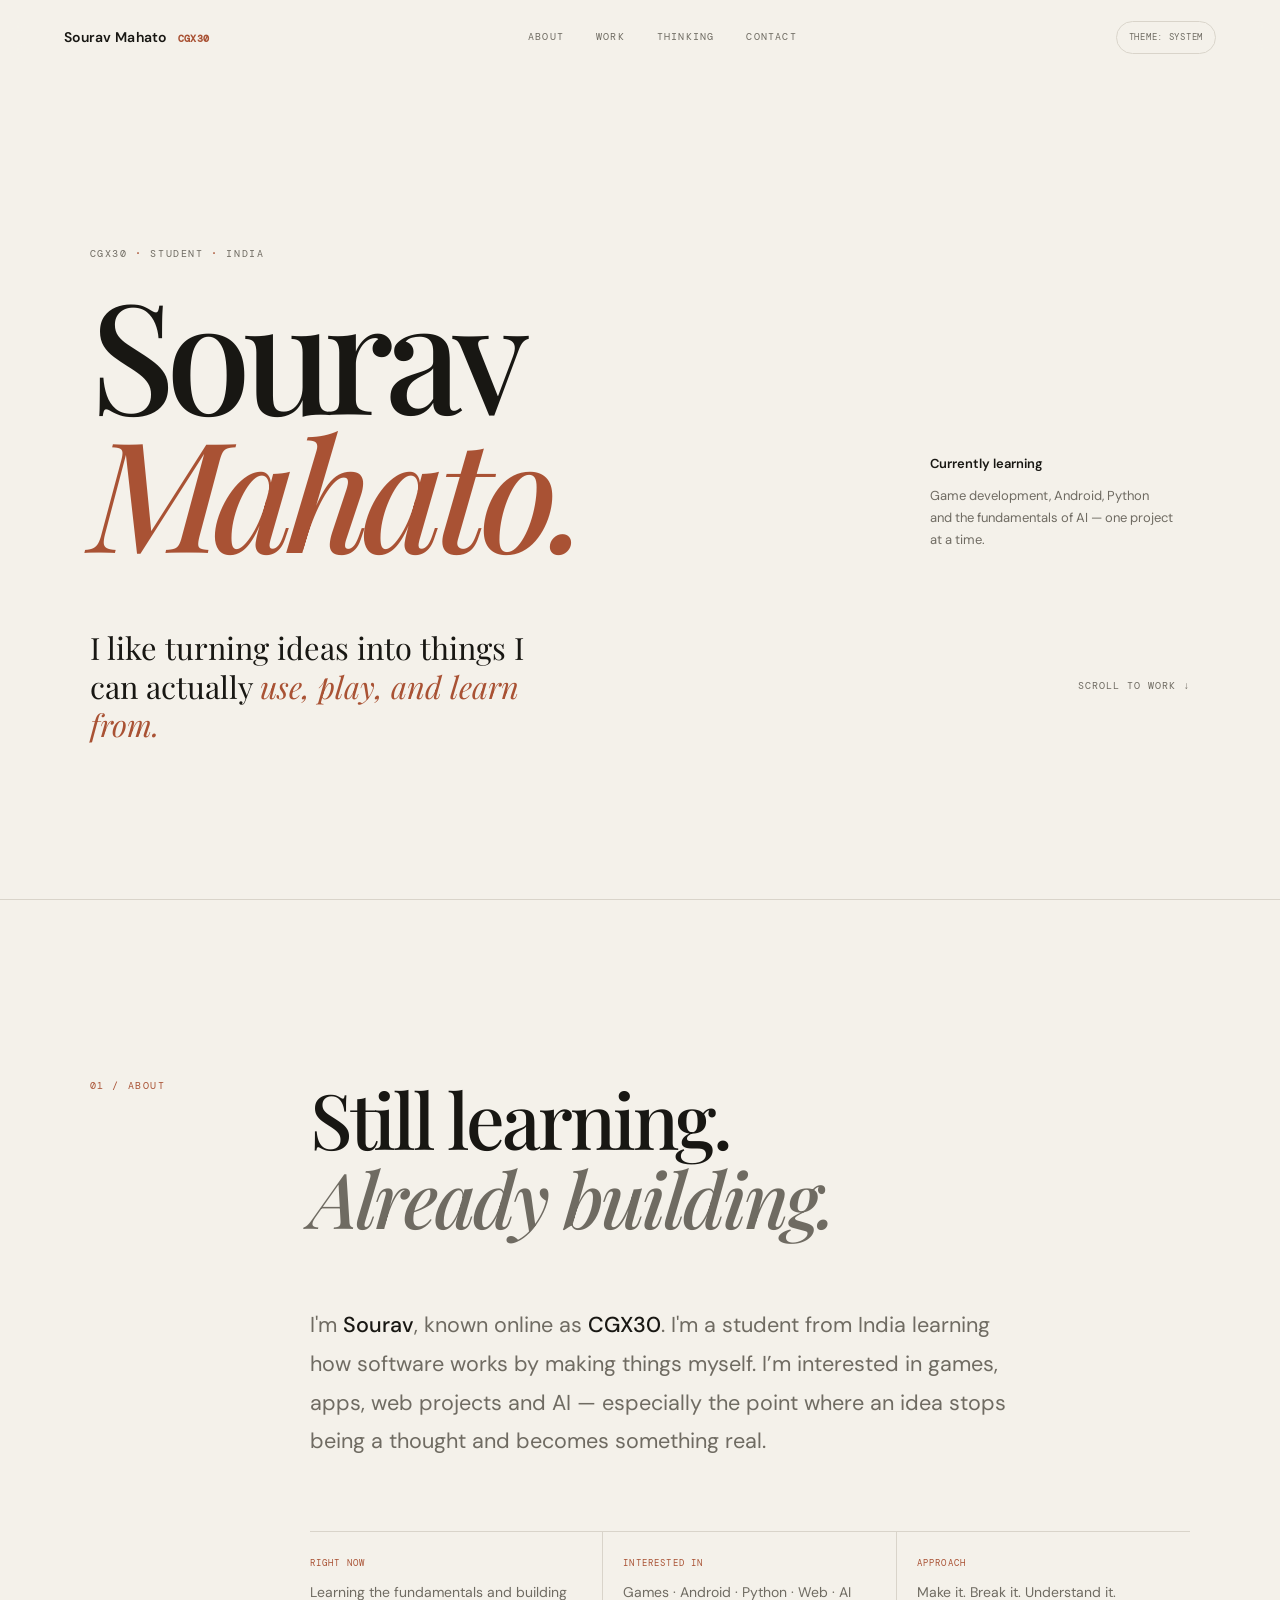
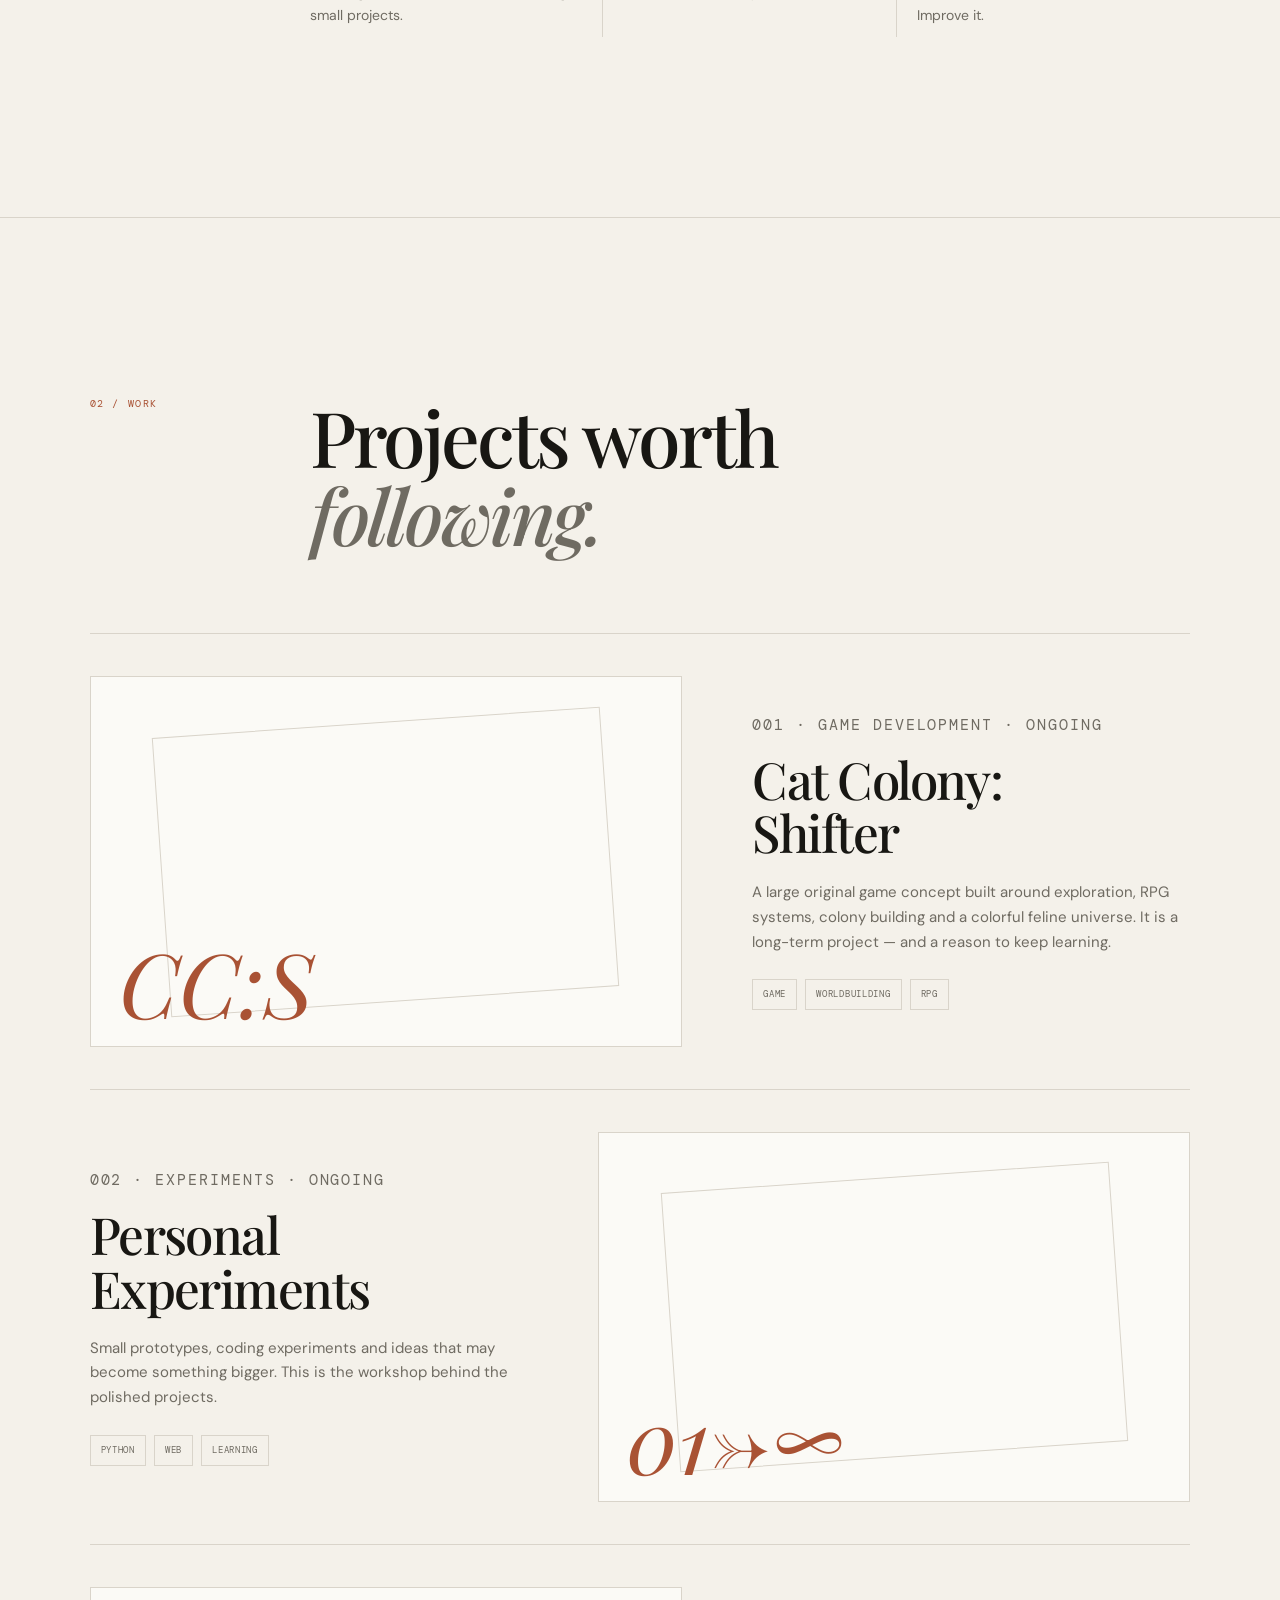
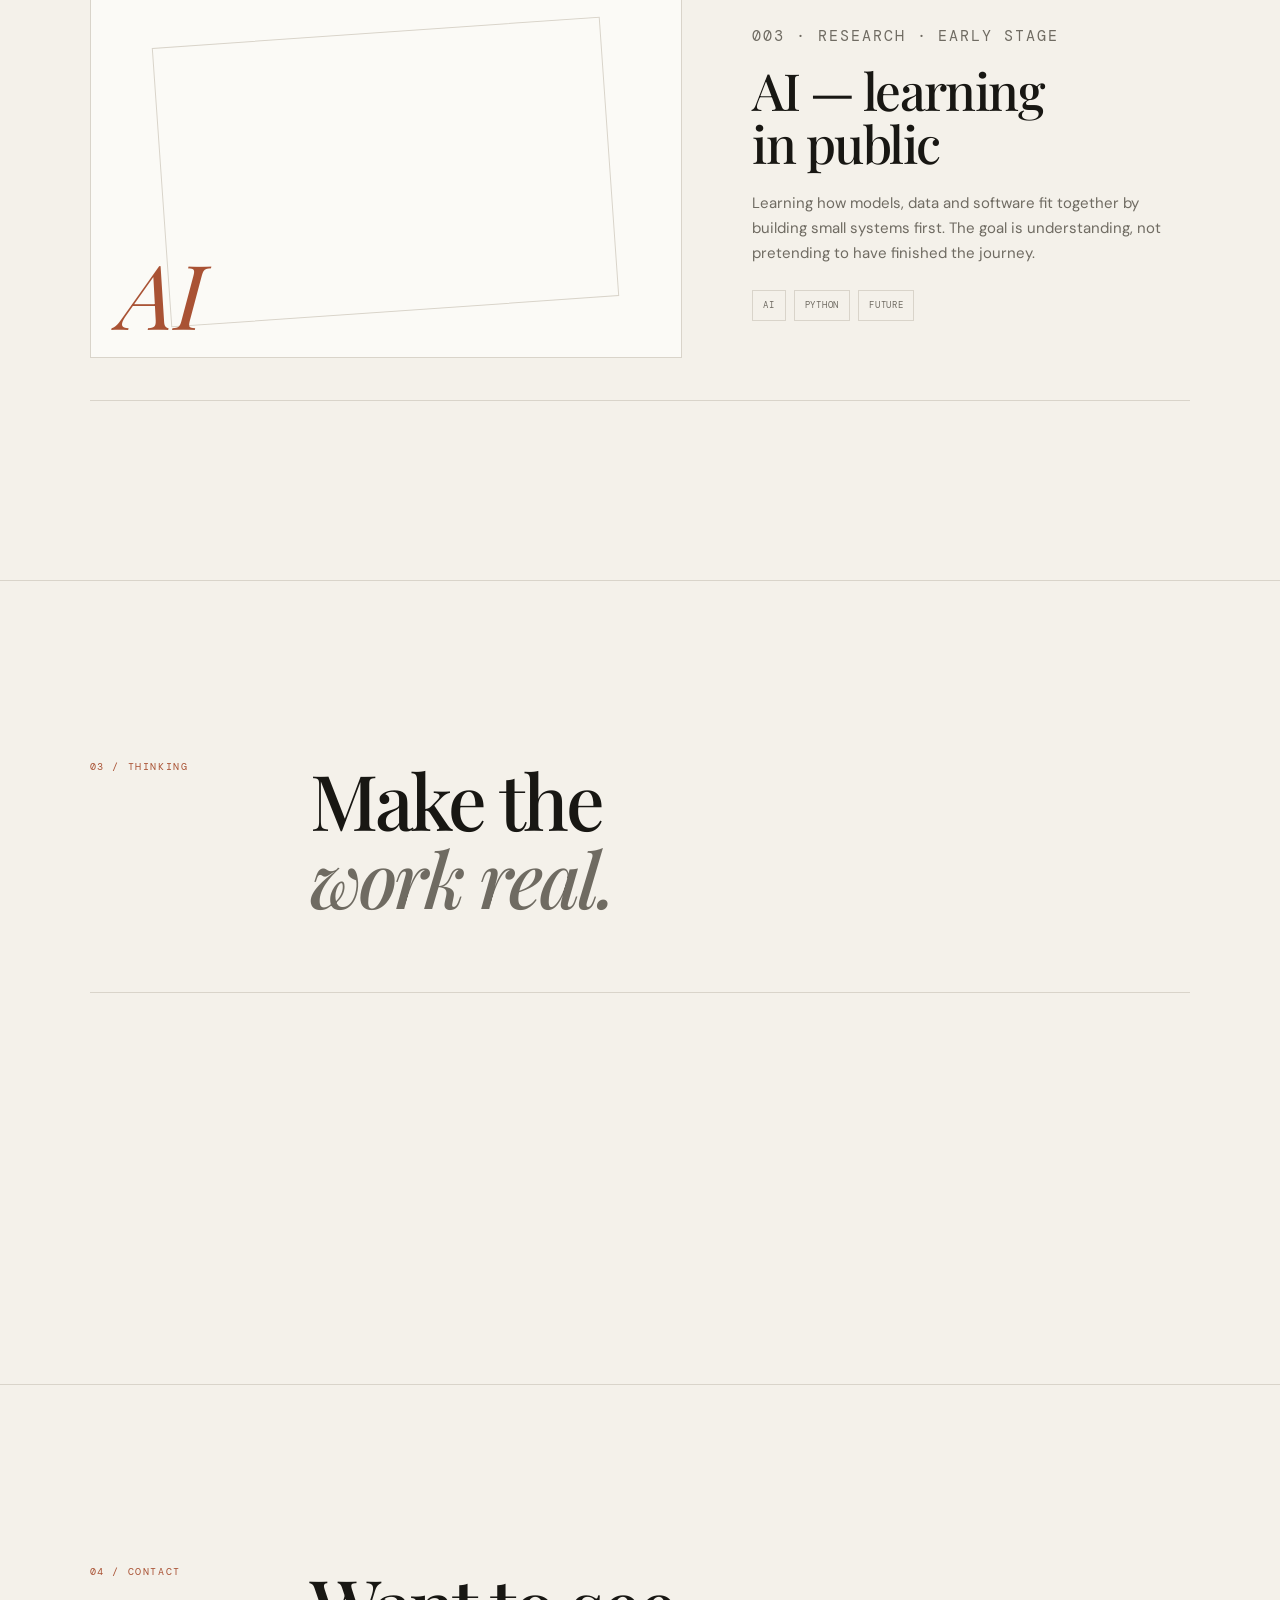
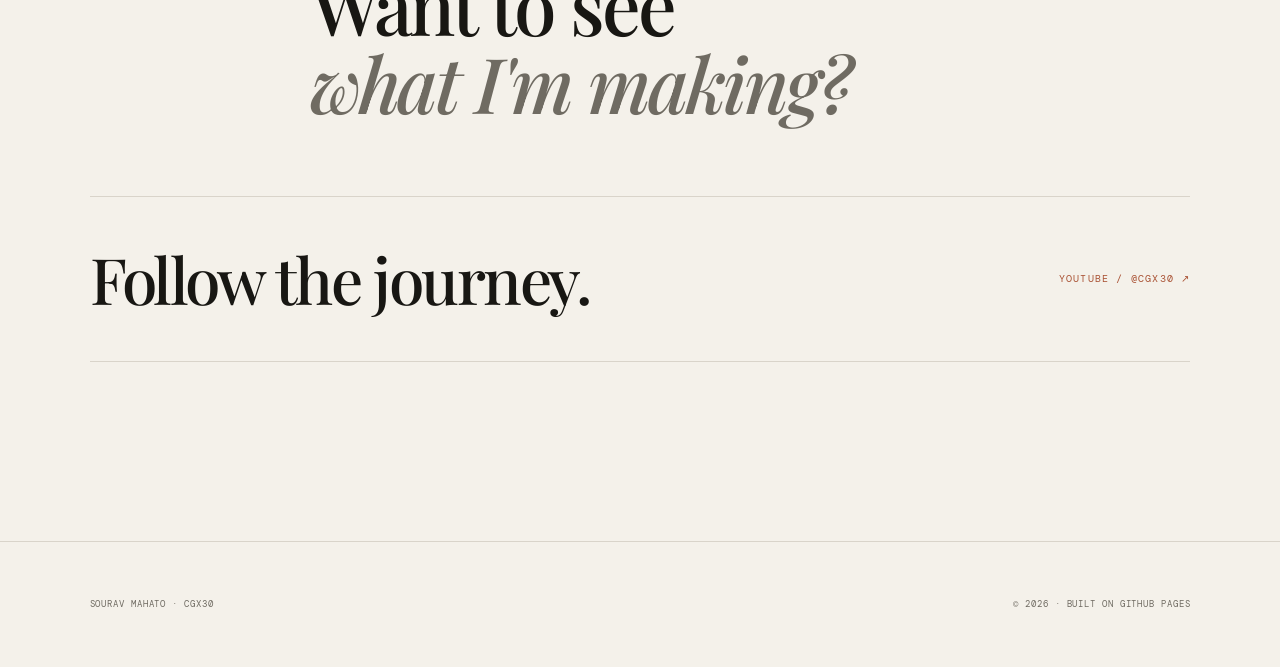
==== index.html @ 987eaf53 "Redesign portfolio with a premium editorial layout" ====
<!doctype html>
<html lang="en">
<head>
<meta charset="utf-8">
<meta name="viewport" content="width=device-width,initial-scale=1,viewport-fit=cover">
<title>Sourav Mahato — CGX30</title>
<meta name="description" content="Sourav Mahato — CGX30. Student from India building games, apps and experiments while learning software development and AI.">
<meta name="author" content="Sourav Mahato">
<meta name="robots" content="index,follow">
<link rel="canonical" href="https://souravmahato2011371.github.io/My_Portfolio/">
<meta property="og:type" content="website">
<meta property="og:title" content="Sourav Mahato — CGX30">
<meta property="og:description" content="Student from India building games, apps and experiments while learning software development and AI.">
<meta property="og:url" content="https://souravmahato2011371.github.io/My_Portfolio/">
<meta name="twitter:card" content="summary">
<meta name="twitter:title" content="Sourav Mahato — CGX30">
<meta name="twitter:description" content="Student from India building games, apps and experiments while learning software development and AI.">
<script type="application/ld+json">
{"@context":"https://schema.org","@type":"Person","name":"Sourav Mahato","alternateName":"CGX30","url":"https://souravmahato2011371.github.io/My_Portfolio/","nationality":"India","sameAs":["https://youtube.com/@cgx30"],"description":"Student from India learning software development, game development, Android and AI."}
</script>
<script>
(()=>{const p=localStorage.getItem("sm-theme")||"system";document.documentElement.dataset.pref=p;document.documentElement.dataset.theme=p==="system"?(matchMedia("(prefers-color-scheme:dark)").matches?"dark":"light"):p})()
</script>
<link rel="preconnect" href="https://fonts.googleapis.com">
<link rel="preconnect" href="https://fonts.gstatic.com" crossorigin>
<link href="https://fonts.googleapis.com/css2?family=DM+Mono:wght@400;500&family=DM+Sans:wght@400;500;600;700&family=Playfair+Display:ital,wght@0,500;0,600;1,500;1,600&display=swap" rel="stylesheet">
<style>
:root{--sans:"DM Sans",system-ui,sans-serif;--mono:"DM Mono",monospace;--serif:"Playfair Display",Georgia,serif;--ease:cubic-bezier(.22,1,.36,1)}
html[data-theme=dark]{--bg:#11110f;--surface:#181815;--ink:#f4f0e8;--muted:#aaa59b;--line:#34322d;--accent:#c96f4a;--accent-soft:rgba(201,111,74,.12);--header:rgba(17,17,15,.82);color-scheme:dark}
html[data-theme=light]{--bg:#f4f1ea;--surface:#fbfaf6;--ink:#181713;--muted:#6f6b62;--line:#d9d4ca;--accent:#a95234;--accent-soft:rgba(169,82,52,.09);--header:rgba(244,241,234,.86);color-scheme:light}
*{box-sizing:border-box;margin:0;padding:0}
html{scroll-behavior:smooth}
body{background:var(--bg);color:var(--ink);font-family:var(--sans);line-height:1.65;-webkit-font-smoothing:antialiased;overflow-x:hidden}
a{color:inherit;text-decoration:none}
::selection{background:var(--accent);color:#fff}
button{font:inherit}
:focus-visible{outline:2px solid var(--accent);outline-offset:4px}
.site-head{position:fixed;z-index:20;top:0;left:0;right:0;height:76px;display:flex;align-items:center;justify-content:space-between;padding:0 clamp(20px,5vw,72px);border-bottom:1px solid transparent;background:var(--header);backdrop-filter:blur(14px);-webkit-backdrop-filter:blur(14px)}
.wordmark{font-size:14px;font-weight:600;letter-spacing:.02em}
.wordmark span{font-family:var(--mono);font-size:10px;color:var(--accent);margin-left:8px}
.nav{display:flex;align-items:center;gap:clamp(16px,2.5vw,34px)}
.nav a{font-family:var(--mono);font-size:10px;text-transform:uppercase;letter-spacing:.12em;color:var(--muted);transition:color .25s}
.nav a:hover{color:var(--ink)}
#theme-btn{border:1px solid var(--line);background:transparent;color:var(--muted);border-radius:999px;padding:8px 12px;cursor:pointer;font-family:var(--mono);font-size:9px;letter-spacing:.08em;text-transform:uppercase;transition:.25s}
#theme-btn:hover{color:var(--ink);border-color:var(--accent)}
main{max-width:1440px;margin:auto}
.hero{min-height:100svh;padding:clamp(120px,18vh,180px) clamp(20px,7vw,100px) 70px;display:grid;grid-template-columns:minmax(0,1fr) 260px;align-content:center;gap:40px;border-bottom:1px solid var(--line)}
.kicker,.eyebrow{font-family:var(--mono);font-size:10px;line-height:1.4;letter-spacing:.16em;text-transform:uppercase;color:var(--muted)}
.kicker b{color:var(--accent);font-weight:500}
.hero h1{font-family:var(--serif);font-weight:500;font-size:clamp(4.4rem,12vw,11.5rem);line-height:.9;letter-spacing:-.055em;margin-top:22px}
.hero h1 em{font-weight:500;color:var(--accent)}
.hero-note{align-self:end;color:var(--muted);font-size:13px;line-height:1.7;max-width:27ch;padding-bottom:8px}
.hero-note strong{display:block;color:var(--ink);font-weight:600;margin-bottom:10px}
.hero-bottom{grid-column:1/-1;display:flex;align-items:center;justify-content:space-between;margin-top:30px}
.hero-statement{font-family:var(--serif);font-size:clamp(1.25rem,2.4vw,2.1rem);line-height:1.25;max-width:26ch}
.hero-statement em{color:var(--accent)}
.arrow{font-family:var(--mono);font-size:10px;letter-spacing:.1em;text-transform:uppercase;color:var(--muted)}
.section{padding:clamp(100px,14vw,190px) clamp(20px,7vw,100px);border-bottom:1px solid var(--line)}
.section-head{display:grid;grid-template-columns:180px minmax(0,1fr);gap:40px}
.eyebrow{color:var(--accent)}
.section h2{font-family:var(--serif);font-size:clamp(2.5rem,6vw,6rem);font-weight:500;line-height:1.02;letter-spacing:-.04em;max-width:12ch}
.section h2 em{color:var(--muted)}
.about-copy{margin:70px 0 0 220px;max-width:700px;font-size:clamp(1.05rem,1.7vw,1.35rem);color:var(--muted);line-height:1.8}
.about-copy b{color:var(--ink);font-weight:500}
.facts{margin:70px 0 0 220px;display:grid;grid-template-columns:repeat(3,1fr);border-top:1px solid var(--line)}
.fact{padding:24px 20px 10px 0;border-right:1px solid var(--line)}
.fact:not(:first-child){padding-left:20px}
.fact:last-child{border-right:0}
.fact small{display:block;font-family:var(--mono);font-size:9px;text-transform:uppercase;letter-spacing:.13em;color:var(--accent);margin-bottom:10px}
.fact p{font-size:14px;color:var(--muted)}
.projects{margin-top:80px}
.project{display:grid;grid-template-columns:minmax(0,1.15fr) minmax(280px,.85fr);min-height:390px;border-top:1px solid var(--line);padding:42px 0;gap:70px;align-items:center}
.project:last-child{border-bottom:1px solid var(--line)}
.project:nth-child(even){grid-template-columns:minmax(280px,.85fr) minmax(0,1.15fr)}
.project:nth-child(even) .project-art{order:2}
.project-art{aspect-ratio:16/10;background:var(--surface);border:1px solid var(--line);position:relative;overflow:hidden;display:flex;align-items:flex-end;padding:28px;transition:transform .5s var(--ease),border-color .3s}
.project:hover .project-art{transform:translateY(-5px);border-color:var(--accent)}
.project-art:before{content:"";position:absolute;inset:12%;border:1px solid var(--line);transform:rotate(-4deg);transition:transform .7s var(--ease)}
.project:hover .project-art:before{transform:rotate(0) scale(1.05)}
.project-mark{position:relative;font-family:var(--serif);font-size:clamp(3rem,7vw,7rem);line-height:.8;font-style:italic;color:var(--accent)}
.project-meta{font-family:var(--mono);font-size:9px;letter-spacing:.13em;text-transform:uppercase;color:var(--accent);margin-bottom:15px}
.project h3{font-family:var(--serif);font-size:clamp(2rem,4vw,4rem);font-weight:500;line-height:1.05;letter-spacing:-.03em;margin-bottom:20px}
.project p{max-width:45ch;color:var(--muted);font-size:15px}
.tags{display:flex;gap:8px;flex-wrap:wrap;margin-top:25px}
.tag{font-family:var(--mono);font-size:9px;letter-spacing:.08em;text-transform:uppercase;padding:7px 10px;border:1px solid var(--line);color:var(--muted)}
.thinking{margin-top:75px;display:grid;grid-template-columns:repeat(3,1fr);border-top:1px solid var(--line)}
.principle{padding:28px 30px 10px 0;border-right:1px solid var(--line)}
.principle:not(:first-child){padding-left:30px}
.principle:last-child{border-right:0}
.principle span{font-family:var(--mono);font-size:10px;color:var(--accent)}
.principle h3{font-family:var(--serif);font-size:1.7rem;font-weight:500;margin:45px 0 12px}
.principle p{color:var(--muted);font-size:14px;max-width:30ch}
.contact-box{margin-top:75px;padding:50px 0;border-top:1px solid var(--line);border-bottom:1px solid var(--line);display:flex;align-items:center;justify-content:space-between;gap:30px}
.contact-box h3{font-family:var(--serif);font-size:clamp(2rem,5vw,5rem);font-weight:500;letter-spacing:-.04em;line-height:1}
.contact-link{font-family:var(--mono);font-size:10px;text-transform:uppercase;letter-spacing:.12em;color:var(--accent);white-space:nowrap}
.footer{padding:55px clamp(20px,7vw,100px);display:flex;justify-content:space-between;gap:20px;color:var(--muted);font-family:var(--mono);font-size:9px;letter-spacing:.1em;text-transform:uppercase}
.reveal{opacity:0;transform:translateY(18px);transition:opacity .8s var(--ease),transform .8s var(--ease)}
.reveal.in{opacity:1;transform:none}
@media(max-width:800px){
.site-head{height:64px}.nav{display:none}
.hero{grid-template-columns:1fr;padding-top:120px}
.hero-note{align-self:auto}.hero-bottom{align-items:flex-start;flex-direction:column}
.section-head{grid-template-columns:1fr;gap:18px}.section h2{max-width:13ch}
.about-copy,.facts{margin-left:0}.about-copy{margin-top:45px}.facts{margin-top:50px}
.project,.project:nth-child(even){grid-template-columns:1fr;gap:30px}.project:nth-child(even) .project-art{order:0}
.thinking{grid-template-columns:1fr}.principle,.principle:not(:first-child){border-right:0;border-bottom:1px solid var(--line);padding:25px 0}
.principle:last-child{border-bottom:0}.principle h3{margin-top:25px}
.contact-box{align-items:flex-start;flex-direction:column}
}
@media(max-width:520px){.hero h1{font-size:clamp(4rem,21vw,7rem)}.facts{grid-template-columns:1fr}.fact,.fact:not(:first-child){border-right:0;border-bottom:1px solid var(--line);padding:20px 0}.fact:last-child{border-bottom:0}.section{padding-top:90px;padding-bottom:90px}}
@media(prefers-reduced-motion:reduce){html{scroll-behavior:auto}.reveal{opacity:1;transform:none;transition:none}.project-art{transition:none}}
</style>
</head>
<body>
<header class="site-head">
<a class="wordmark" href="#top">Sourav Mahato <span>CGX30</span></a>
<nav class="nav" aria-label="Primary"><a href="#about">About</a><a href="#work">Work</a><a href="#thinking">Thinking</a><a href="#contact">Contact</a></nav>
<button id="theme-btn" type="button" aria-label="Change theme">Theme: System</button>
</header>
<main id="top">
<section class="hero">
<div>
<p class="kicker">CGX30 <b>·</b> Student <b>·</b> India</p>
<h1>Sourav<br><em>Mahato.</em></h1>
</div>
<aside class="hero-note"><strong>Currently learning</strong>Game development, Android, Python and the fundamentals of AI — one project at a time.</aside>
<div class="hero-bottom">
<p class="hero-statement">I like turning ideas into things I can actually <em>use, play, and learn from.</em></p>
<a class="arrow" href="#work">Scroll to work ↓</a>
</div>
</section>

<section id="about" class="section">
<div class="section-head"><p class="eyebrow">01 / About</p><h2>Still learning.<br><em>Already building.</em></h2></div>
<p class="about-copy">I'm <b>Sourav</b>, known online as <b>CGX30</b>. I'm a student from India learning how software works by making things myself. I’m interested in games, apps, web projects and AI — especially the point where an idea stops being a thought and becomes something real.</p>
<div class="facts">
<div class="fact"><small>Right now</small><p>Learning the fundamentals and building small projects.</p></div>
<div class="fact"><small>Interested in</small><p>Games · Android · Python · Web · AI</p></div>
<div class="fact"><small>Approach</small><p>Make it. Break it. Understand it. Improve it.</p></div>
</div>
</section>

<section id="work" class="section">
<div class="section-head"><p class="eyebrow">02 / Work</p><h2>Projects worth<br><em>following.</em></h2></div>
<div class="projects">
<article class="project reveal">
<div class="project-art" aria-hidden="true"><span class="project-mark">CC:S</span></div>
<div><p class="project-meta">001 · Game development · Ongoing</p><h3>Cat Colony:<br>Shifter</h3><p>A large original game concept built around exploration, RPG systems, colony building and a colorful feline universe. It is a long-term project — and a reason to keep learning.</p><div class="tags"><span class="tag">Game</span><span class="tag">Worldbuilding</span><span class="tag">RPG</span></div></div>
</article>
<article class="project reveal">
<div class="project-art" aria-hidden="true"><span class="project-mark">01→∞</span></div>
<div><p class="project-meta">002 · Experiments · Ongoing</p><h3>Personal<br>Experiments</h3><p>Small prototypes, coding experiments and ideas that may become something bigger. This is the workshop behind the polished projects.</p><div class="tags"><span class="tag">Python</span><span class="tag">Web</span><span class="tag">Learning</span></div></div>
</article>
<article class="project reveal">
<div class="project-art" aria-hidden="true"><span class="project-mark">AI</span></div>
<div><p class="project-meta">003 · Research · Early stage</p><h3>AI — learning<br>in public</h3><p>Learning how models, data and software fit together by building small systems first. The goal is understanding, not pretending to have finished the journey.</p><div class="tags"><span class="tag">AI</span><span class="tag">Python</span><span class="tag">Future</span></div></div>
</article>
</div>
</section>

<section id="thinking" class="section">
<div class="section-head"><p class="eyebrow">03 / Thinking</p><h2>Make the<br><em>work real.</em></h2></div>
<div class="thinking">
<article class="principle reveal"><span>01</span><h3>Learn by making.</h3><p>Tutorials help. Building something that can actually fail teaches more.</p></article>
<article class="principle reveal"><span>02</span><h3>Keep the weird ideas.</h3><p>The unusual project is often the one that makes you learn a completely new skill.</p></article>
<article class="principle reveal"><span>03</span><h3>Improve in public.</h3><p>This portfolio is a snapshot of the journey, not a claim that the journey is finished.</p></article>
</div>
</section>

<section id="contact" class="section">
<div class="section-head"><p class="eyebrow">04 / Contact</p><h2>Want to see<br><em>what I'm making?</em></h2></div>
<div class="contact-box">
<h3>Follow the journey.</h3>
<a class="contact-link" href="https://youtube.com/@cgx30" target="_blank" rel="noopener noreferrer">YouTube / @cgx30 ↗</a>
</div>
</section>
</main>
<footer class="footer"><span>Sourav Mahato · CGX30</span><span>© 2026 · Built on GitHub Pages</span></footer>
<script>
"use strict";
const root=document.documentElement,themeBtn=document.getElementById("theme-btn"),mq=matchMedia("(prefers-color-scheme:dark)");
function theme(){const p=root.dataset.pref||"system",t=p==="system"?(mq.matches?"dark":"light"):p;root.dataset.theme=t;themeBtn.textContent="Theme: "+p[0].toUpperCase()+p.slice(1)}
themeBtn.addEventListener("click",()=>{const p=root.dataset.pref||"system",n={system:"light",light:"dark",dark:"system"}[p];root.dataset.pref=n;localStorage.setItem("sm-theme",n);theme()});
mq.addEventListener("change",()=>{if((root.dataset.pref||"system")==="system")theme()});theme();
const io=new IntersectionObserver(es=>es.forEach(e=>{if(e.isIntersecting){e.target.classList.add("in");io.unobserve(e.target)}}),{threshold:.12});
document.querySelectorAll(".reveal").forEach(e=>io.observe(e));
</script>
</body>
</html>
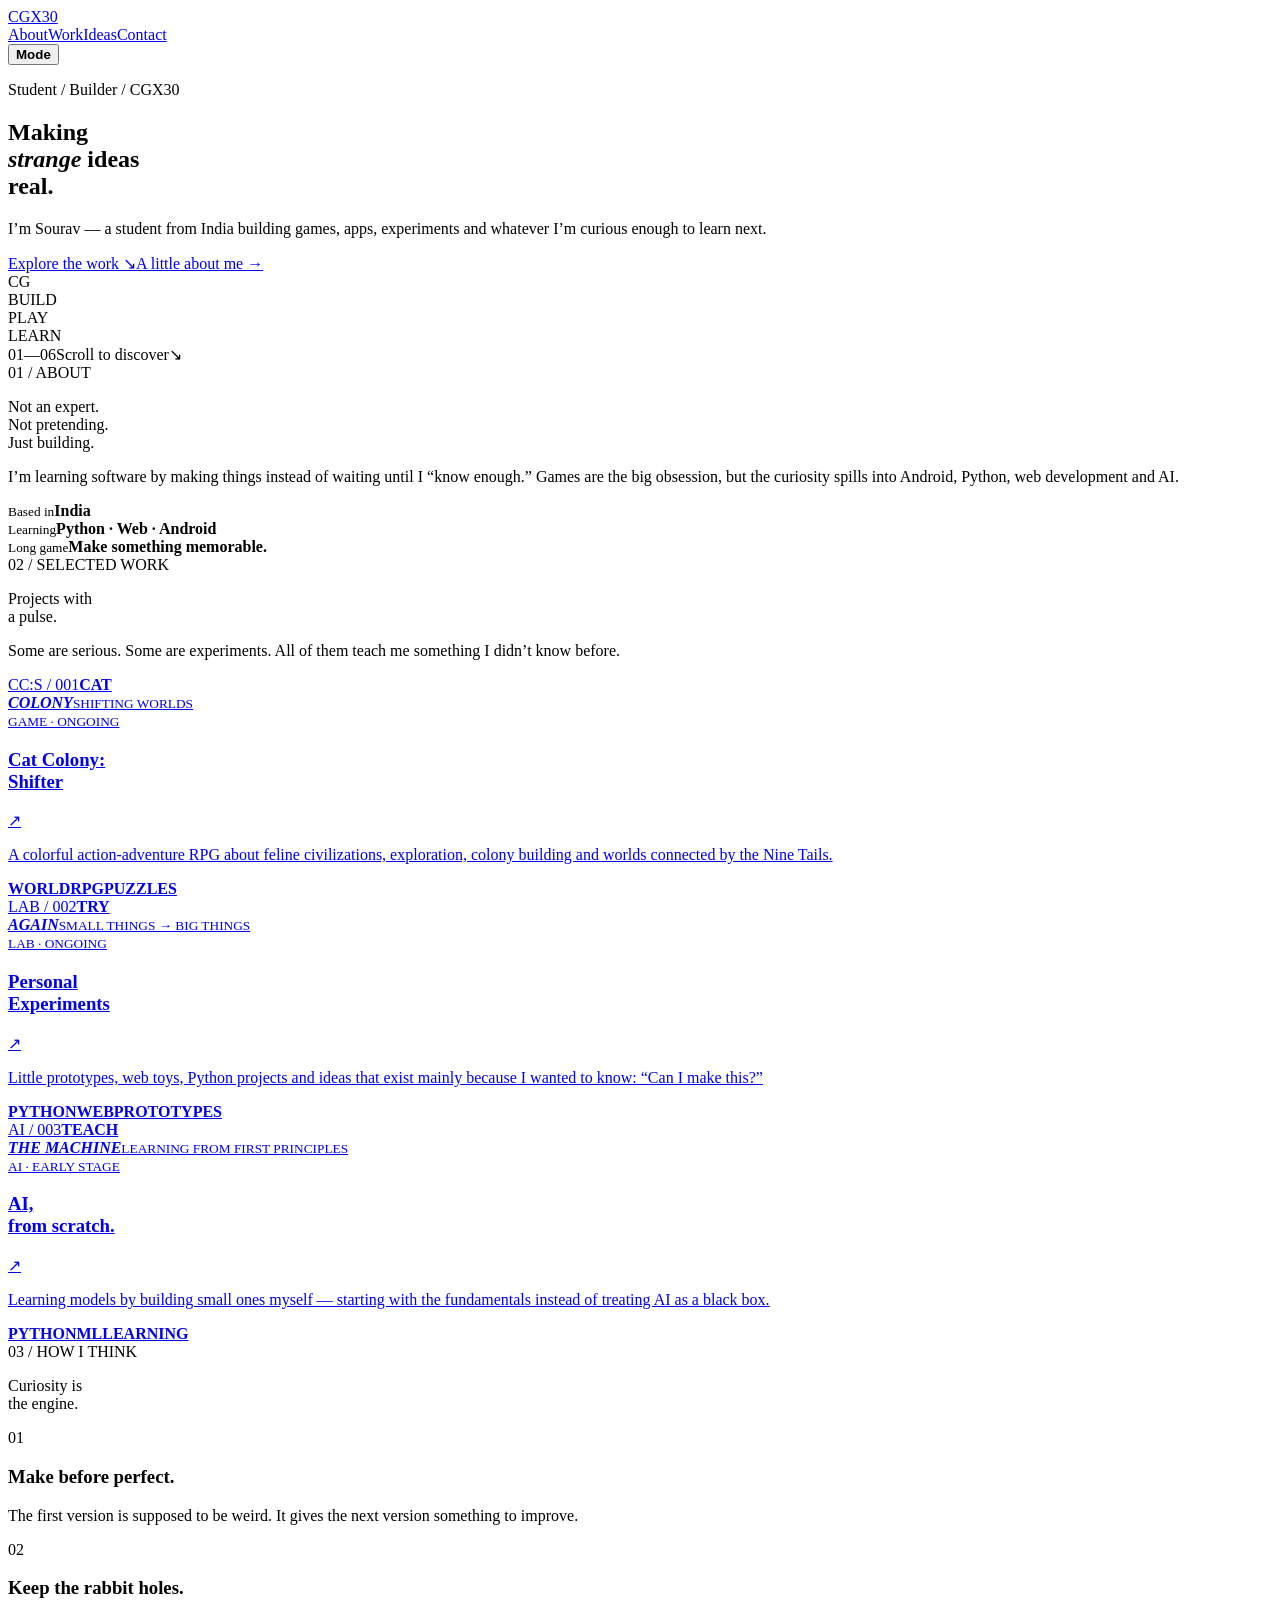
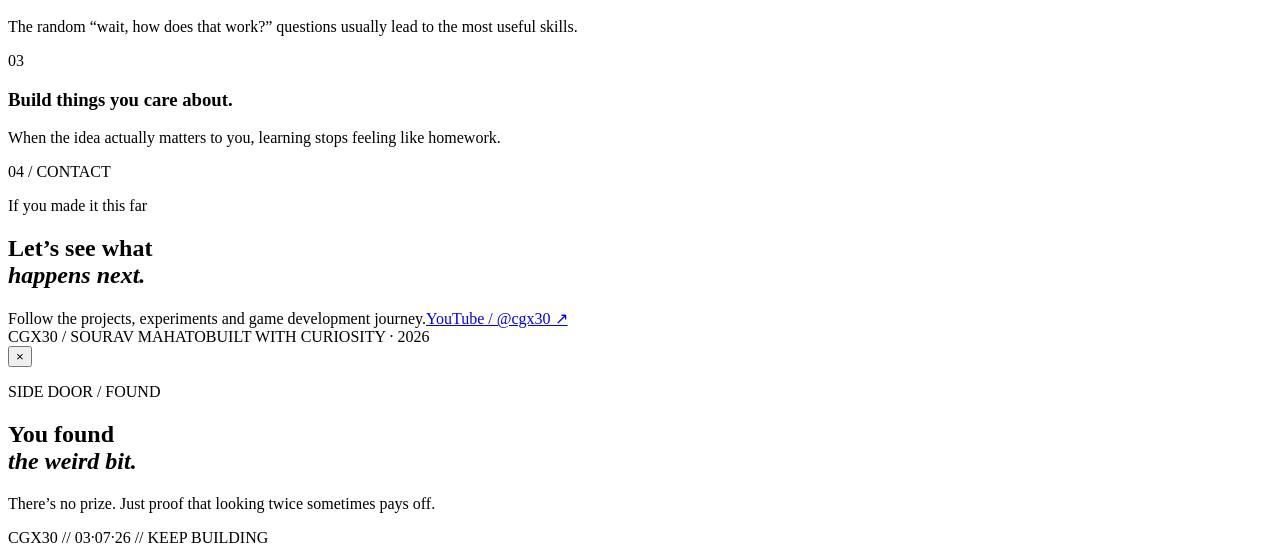
==== commit 6185e9a6: "Rebuild portfolio visual system and interactions" ====
--- a/index.html
+++ b/index.html
@@ -4,186 +4,124 @@
 <meta charset="utf-8">
 <meta name="viewport" content="width=device-width,initial-scale=1,viewport-fit=cover">
 <title>Sourav Mahato — CGX30</title>
-<meta name="description" content="Sourav Mahato — CGX30. Student from India building games, apps and experiments while learning software development and AI.">
+<meta name="description" content="Sourav Mahato — CGX30. A student building games, software and experiments from India.">
 <meta name="author" content="Sourav Mahato">
-<meta name="robots" content="index,follow">
+<meta name="theme-color" content="#090b10">
 <link rel="canonical" href="https://souravmahato2011371.github.io/My_Portfolio/">
 <meta property="og:type" content="website">
 <meta property="og:title" content="Sourav Mahato — CGX30">
-<meta property="og:description" content="Student from India building games, apps and experiments while learning software development and AI.">
+<meta property="og:description" content="Games, software and experiments by Sourav Mahato.">
 <meta property="og:url" content="https://souravmahato2011371.github.io/My_Portfolio/">
 <meta name="twitter:card" content="summary">
-<meta name="twitter:title" content="Sourav Mahato — CGX30">
-<meta name="twitter:description" content="Student from India building games, apps and experiments while learning software development and AI.">
-<script type="application/ld+json">
-{"@context":"https://schema.org","@type":"Person","name":"Sourav Mahato","alternateName":"CGX30","url":"https://souravmahato2011371.github.io/My_Portfolio/","nationality":"India","sameAs":["https://youtube.com/@cgx30"],"description":"Student from India learning software development, game development, Android and AI."}
-</script>
-<script>
-(()=>{const p=localStorage.getItem("sm-theme")||"system";document.documentElement.dataset.pref=p;document.documentElement.dataset.theme=p==="system"?(matchMedia("(prefers-color-scheme:dark)").matches?"dark":"light"):p})()
-</script>
+<link rel="icon" href="data:image/svg+xml,%3Csvg xmlns='http://www.w3.org/2000/svg' viewBox='0 0 100 100'%3E%3Crect width='100' height='100' rx='24' fill='%23090b10'/%3E%3Cpath d='M24 68 43 27l13 24 10-16 12 33' fill='none' stroke='%23d7ff4f' stroke-width='8' stroke-linecap='round' stroke-linejoin='round'/%3E%3C/svg%3E">
+<script type="application/ld+json">{"@context":"https://schema.org","@type":"Person","name":"Sourav Mahato","alternateName":"CGX30","url":"https://souravmahato2011371.github.io/My_Portfolio/","nationality":"India","sameAs":["https://youtube.com/@cgx30"]}</script>
 <link rel="preconnect" href="https://fonts.googleapis.com">
 <link rel="preconnect" href="https://fonts.gstatic.com" crossorigin>
-<link href="https://fonts.googleapis.com/css2?family=DM+Mono:wght@400;500&family=DM+Sans:wght@400;500;600;700&family=Playfair+Display:ital,wght@0,500;0,600;1,500;1,600&display=swap" rel="stylesheet">
-<style>
-:root{--sans:"DM Sans",system-ui,sans-serif;--mono:"DM Mono",monospace;--serif:"Playfair Display",Georgia,serif;--ease:cubic-bezier(.22,1,.36,1)}
-html[data-theme=dark]{--bg:#11110f;--surface:#181815;--ink:#f4f0e8;--muted:#aaa59b;--line:#34322d;--accent:#c96f4a;--accent-soft:rgba(201,111,74,.12);--header:rgba(17,17,15,.82);color-scheme:dark}
-html[data-theme=light]{--bg:#f4f1ea;--surface:#fbfaf6;--ink:#181713;--muted:#6f6b62;--line:#d9d4ca;--accent:#a95234;--accent-soft:rgba(169,82,52,.09);--header:rgba(244,241,234,.86);color-scheme:light}
-*{box-sizing:border-box;margin:0;padding:0}
-html{scroll-behavior:smooth}
-body{background:var(--bg);color:var(--ink);font-family:var(--sans);line-height:1.65;-webkit-font-smoothing:antialiased;overflow-x:hidden}
-a{color:inherit;text-decoration:none}
-::selection{background:var(--accent);color:#fff}
-button{font:inherit}
-:focus-visible{outline:2px solid var(--accent);outline-offset:4px}
-.site-head{position:fixed;z-index:20;top:0;left:0;right:0;height:76px;display:flex;align-items:center;justify-content:space-between;padding:0 clamp(20px,5vw,72px);border-bottom:1px solid transparent;background:var(--header);backdrop-filter:blur(14px);-webkit-backdrop-filter:blur(14px)}
-.wordmark{font-size:14px;font-weight:600;letter-spacing:.02em}
-.wordmark span{font-family:var(--mono);font-size:10px;color:var(--accent);margin-left:8px}
-.nav{display:flex;align-items:center;gap:clamp(16px,2.5vw,34px)}
-.nav a{font-family:var(--mono);font-size:10px;text-transform:uppercase;letter-spacing:.12em;color:var(--muted);transition:color .25s}
-.nav a:hover{color:var(--ink)}
-#theme-btn{border:1px solid var(--line);background:transparent;color:var(--muted);border-radius:999px;padding:8px 12px;cursor:pointer;font-family:var(--mono);font-size:9px;letter-spacing:.08em;text-transform:uppercase;transition:.25s}
-#theme-btn:hover{color:var(--ink);border-color:var(--accent)}
-main{max-width:1440px;margin:auto}
-.hero{min-height:100svh;padding:clamp(120px,18vh,180px) clamp(20px,7vw,100px) 70px;display:grid;grid-template-columns:minmax(0,1fr) 260px;align-content:center;gap:40px;border-bottom:1px solid var(--line)}
-.kicker,.eyebrow{font-family:var(--mono);font-size:10px;line-height:1.4;letter-spacing:.16em;text-transform:uppercase;color:var(--muted)}
-.kicker b{color:var(--accent);font-weight:500}
-.hero h1{font-family:var(--serif);font-weight:500;font-size:clamp(4.4rem,12vw,11.5rem);line-height:.9;letter-spacing:-.055em;margin-top:22px}
-.hero h1 em{font-weight:500;color:var(--accent)}
-.hero-note{align-self:end;color:var(--muted);font-size:13px;line-height:1.7;max-width:27ch;padding-bottom:8px}
-.hero-note strong{display:block;color:var(--ink);font-weight:600;margin-bottom:10px}
-.hero-bottom{grid-column:1/-1;display:flex;align-items:center;justify-content:space-between;margin-top:30px}
-.hero-statement{font-family:var(--serif);font-size:clamp(1.25rem,2.4vw,2.1rem);line-height:1.25;max-width:26ch}
-.hero-statement em{color:var(--accent)}
-.arrow{font-family:var(--mono);font-size:10px;letter-spacing:.1em;text-transform:uppercase;color:var(--muted)}
-.section{padding:clamp(100px,14vw,190px) clamp(20px,7vw,100px);border-bottom:1px solid var(--line)}
-.section-head{display:grid;grid-template-columns:180px minmax(0,1fr);gap:40px}
-.eyebrow{color:var(--accent)}
-.section h2{font-family:var(--serif);font-size:clamp(2.5rem,6vw,6rem);font-weight:500;line-height:1.02;letter-spacing:-.04em;max-width:12ch}
-.section h2 em{color:var(--muted)}
-.about-copy{margin:70px 0 0 220px;max-width:700px;font-size:clamp(1.05rem,1.7vw,1.35rem);color:var(--muted);line-height:1.8}
-.about-copy b{color:var(--ink);font-weight:500}
-.facts{margin:70px 0 0 220px;display:grid;grid-template-columns:repeat(3,1fr);border-top:1px solid var(--line)}
-.fact{padding:24px 20px 10px 0;border-right:1px solid var(--line)}
-.fact:not(:first-child){padding-left:20px}
-.fact:last-child{border-right:0}
-.fact small{display:block;font-family:var(--mono);font-size:9px;text-transform:uppercase;letter-spacing:.13em;color:var(--accent);margin-bottom:10px}
-.fact p{font-size:14px;color:var(--muted)}
-.projects{margin-top:80px}
-.project{display:grid;grid-template-columns:minmax(0,1.15fr) minmax(280px,.85fr);min-height:390px;border-top:1px solid var(--line);padding:42px 0;gap:70px;align-items:center}
-.project:last-child{border-bottom:1px solid var(--line)}
-.project:nth-child(even){grid-template-columns:minmax(280px,.85fr) minmax(0,1.15fr)}
-.project:nth-child(even) .project-art{order:2}
-.project-art{aspect-ratio:16/10;background:var(--surface);border:1px solid var(--line);position:relative;overflow:hidden;display:flex;align-items:flex-end;padding:28px;transition:transform .5s var(--ease),border-color .3s}
-.project:hover .project-art{transform:translateY(-5px);border-color:var(--accent)}
-.project-art:before{content:"";position:absolute;inset:12%;border:1px solid var(--line);transform:rotate(-4deg);transition:transform .7s var(--ease)}
-.project:hover .project-art:before{transform:rotate(0) scale(1.05)}
-.project-mark{position:relative;font-family:var(--serif);font-size:clamp(3rem,7vw,7rem);line-height:.8;font-style:italic;color:var(--accent)}
-.project-meta{font-family:var(--mono);font-size:9px;letter-spacing:.13em;text-transform:uppercase;color:var(--accent);margin-bottom:15px}
-.project h3{font-family:var(--serif);font-size:clamp(2rem,4vw,4rem);font-weight:500;line-height:1.05;letter-spacing:-.03em;margin-bottom:20px}
-.project p{max-width:45ch;color:var(--muted);font-size:15px}
-.tags{display:flex;gap:8px;flex-wrap:wrap;margin-top:25px}
-.tag{font-family:var(--mono);font-size:9px;letter-spacing:.08em;text-transform:uppercase;padding:7px 10px;border:1px solid var(--line);color:var(--muted)}
-.thinking{margin-top:75px;display:grid;grid-template-columns:repeat(3,1fr);border-top:1px solid var(--line)}
-.principle{padding:28px 30px 10px 0;border-right:1px solid var(--line)}
-.principle:not(:first-child){padding-left:30px}
-.principle:last-child{border-right:0}
-.principle span{font-family:var(--mono);font-size:10px;color:var(--accent)}
-.principle h3{font-family:var(--serif);font-size:1.7rem;font-weight:500;margin:45px 0 12px}
-.principle p{color:var(--muted);font-size:14px;max-width:30ch}
-.contact-box{margin-top:75px;padding:50px 0;border-top:1px solid var(--line);border-bottom:1px solid var(--line);display:flex;align-items:center;justify-content:space-between;gap:30px}
-.contact-box h3{font-family:var(--serif);font-size:clamp(2rem,5vw,5rem);font-weight:500;letter-spacing:-.04em;line-height:1}
-.contact-link{font-family:var(--mono);font-size:10px;text-transform:uppercase;letter-spacing:.12em;color:var(--accent);white-space:nowrap}
-.footer{padding:55px clamp(20px,7vw,100px);display:flex;justify-content:space-between;gap:20px;color:var(--muted);font-family:var(--mono);font-size:9px;letter-spacing:.1em;text-transform:uppercase}
-.reveal{opacity:0;transform:translateY(18px);transition:opacity .8s var(--ease),transform .8s var(--ease)}
-.reveal.in{opacity:1;transform:none}
-@media(max-width:800px){
-.site-head{height:64px}.nav{display:none}
-.hero{grid-template-columns:1fr;padding-top:120px}
-.hero-note{align-self:auto}.hero-bottom{align-items:flex-start;flex-direction:column}
-.section-head{grid-template-columns:1fr;gap:18px}.section h2{max-width:13ch}
-.about-copy,.facts{margin-left:0}.about-copy{margin-top:45px}.facts{margin-top:50px}
-.project,.project:nth-child(even){grid-template-columns:1fr;gap:30px}.project:nth-child(even) .project-art{order:0}
-.thinking{grid-template-columns:1fr}.principle,.principle:not(:first-child){border-right:0;border-bottom:1px solid var(--line);padding:25px 0}
-.principle:last-child{border-bottom:0}.principle h3{margin-top:25px}
-.contact-box{align-items:flex-start;flex-direction:column}
-}
-@media(max-width:520px){.hero h1{font-size:clamp(4rem,21vw,7rem)}.facts{grid-template-columns:1fr}.fact,.fact:not(:first-child){border-right:0;border-bottom:1px solid var(--line);padding:20px 0}.fact:last-child{border-bottom:0}.section{padding-top:90px;padding-bottom:90px}}
-@media(prefers-reduced-motion:reduce){html{scroll-behavior:auto}.reveal{opacity:1;transform:none;transition:none}.project-art{transition:none}}
-</style>
+<link href="https://fonts.googleapis.com/css2?family=DM+Mono:wght@400;500&family=Manrope:wght@400;500;600;700;800&family=Space+Grotesk:wght@500;600;700&display=swap" rel="stylesheet">
+<link rel="stylesheet" href="styles.css">
 </head>
 <body>
-<header class="site-head">
-<a class="wordmark" href="#top">Sourav Mahato <span>CGX30</span></a>
-<nav class="nav" aria-label="Primary"><a href="#about">About</a><a href="#work">Work</a><a href="#thinking">Thinking</a><a href="#contact">Contact</a></nav>
-<button id="theme-btn" type="button" aria-label="Change theme">Theme: System</button>
+<div class="noise" aria-hidden="true"></div>
+<div class="spotlight" aria-hidden="true"></div>
+<div class="progress" aria-hidden="true"><i></i></div>
+
+<header class="topbar">
+  <a class="brand secret-trigger" href="#top" aria-label="Sourav Mahato home">
+    <span class="brand-mark"><i></i><i></i><i></i></span><span>CGX30</span>
+  </a>
+  <nav aria-label="Primary navigation">
+    <a href="#about">About</a><a href="#work">Work</a><a href="#ideas">Ideas</a><a href="#contact">Contact</a>
+  </nav>
+  <button class="theme" id="theme" type="button" aria-label="Toggle color theme"><span></span><b>Mode</b></button>
 </header>
+
 <main id="top">
 <section class="hero">
-<div>
-<p class="kicker">CGX30 <b>·</b> Student <b>·</b> India</p>
-<h1>Sourav<br><em>Mahato.</em></h1>
-</div>
-<aside class="hero-note"><strong>Currently learning</strong>Game development, Android, Python and the fundamentals of AI — one project at a time.</aside>
-<div class="hero-bottom">
-<p class="hero-statement">I like turning ideas into things I can actually <em>use, play, and learn from.</em></p>
-<a class="arrow" href="#work">Scroll to work ↓</a>
-</div>
+  <div class="hero-grid" aria-hidden="true"></div>
+  <div class="hero-copy">
+    <p class="eyebrow"><span class="pulse"></span> Student / Builder / CGX30</p>
+    <h1><span>Making</span><br><em>strange</em> <span>ideas</span><br><span>real.</span></h1>
+    <p class="lede">I’m Sourav — a student from India building games, apps, experiments and whatever I’m curious enough to learn next.</p>
+    <div class="hero-actions"><a class="btn primary magnetic" href="#work">Explore the work <span>↘</span></a><a class="text-link" href="#about">A little about me <span>→</span></a></div>
+  </div>
+  <div class="hero-orbit" aria-hidden="true">
+    <div class="orbit o1"></div><div class="orbit o2"></div><div class="orbit o3"></div>
+    <div class="core"><span>CG</span></div>
+    <div class="orbit-label l1">BUILD</div><div class="orbit-label l2">PLAY</div><div class="orbit-label l3">LEARN</div>
+  </div>
+  <div class="hero-meta"><span>01—06</span><span>Scroll to discover</span><span>↘</span></div>
 </section>
 
-<section id="about" class="section">
-<div class="section-head"><p class="eyebrow">01 / About</p><h2>Still learning.<br><em>Already building.</em></h2></div>
-<p class="about-copy">I'm <b>Sourav</b>, known online as <b>CGX30</b>. I'm a student from India learning how software works by making things myself. I’m interested in games, apps, web projects and AI — especially the point where an idea stops being a thought and becomes something real.</p>
-<div class="facts">
-<div class="fact"><small>Right now</small><p>Learning the fundamentals and building small projects.</p></div>
-<div class="fact"><small>Interested in</small><p>Games · Android · Python · Web · AI</p></div>
-<div class="fact"><small>Approach</small><p>Make it. Break it. Understand it. Improve it.</p></div>
-</div>
+<section id="about" class="section about">
+  <div class="section-label">01 / ABOUT</div>
+  <div class="section-content">
+    <p class="display reveal">Not an expert.<br><span>Not pretending.</span><br>Just building.</p>
+    <div class="split">
+      <p class="body-copy reveal">I’m learning software by making things instead of waiting until I “know enough.” Games are the big obsession, but the curiosity spills into Android, Python, web development and AI.</p>
+      <div class="stats reveal">
+        <div><small>Based in</small><strong>India</strong></div>
+        <div><small>Learning</small><strong>Python · Web · Android</strong></div>
+        <div><small>Long game</small><strong>Make something memorable.</strong></div>
+      </div>
+    </div>
+  </div>
 </section>
 
-<section id="work" class="section">
-<div class="section-head"><p class="eyebrow">02 / Work</p><h2>Projects worth<br><em>following.</em></h2></div>
-<div class="projects">
-<article class="project reveal">
-<div class="project-art" aria-hidden="true"><span class="project-mark">CC:S</span></div>
-<div><p class="project-meta">001 · Game development · Ongoing</p><h3>Cat Colony:<br>Shifter</h3><p>A large original game concept built around exploration, RPG systems, colony building and a colorful feline universe. It is a long-term project — and a reason to keep learning.</p><div class="tags"><span class="tag">Game</span><span class="tag">Worldbuilding</span><span class="tag">RPG</span></div></div>
-</article>
-<article class="project reveal">
-<div class="project-art" aria-hidden="true"><span class="project-mark">01→∞</span></div>
-<div><p class="project-meta">002 · Experiments · Ongoing</p><h3>Personal<br>Experiments</h3><p>Small prototypes, coding experiments and ideas that may become something bigger. This is the workshop behind the polished projects.</p><div class="tags"><span class="tag">Python</span><span class="tag">Web</span><span class="tag">Learning</span></div></div>
-</article>
-<article class="project reveal">
-<div class="project-art" aria-hidden="true"><span class="project-mark">AI</span></div>
-<div><p class="project-meta">003 · Research · Early stage</p><h3>AI — learning<br>in public</h3><p>Learning how models, data and software fit together by building small systems first. The goal is understanding, not pretending to have finished the journey.</p><div class="tags"><span class="tag">AI</span><span class="tag">Python</span><span class="tag">Future</span></div></div>
-</article>
-</div>
+<section id="work" class="section work">
+  <div class="section-label">02 / SELECTED WORK</div>
+  <div class="section-content">
+    <div class="work-intro"><p class="display reveal">Projects with<br><span>a pulse.</span></p><p class="body-copy reveal">Some are serious. Some are experiments. All of them teach me something I didn’t know before.</p></div>
+    <div class="project-list">
+      <a class="project-card magnetic-card reveal" href="#cat-colony">
+        <div class="project-visual cat"><div class="scan"></div><span class="visual-code">CC:S / 001</span><strong>CAT<br><i>COLONY</i></strong><small>SHIFTING WORLDS</small></div>
+        <div class="project-info"><div><small>GAME · ONGOING</small><h3>Cat Colony:<br>Shifter</h3></div><span class="round-arrow">↗</span><p>A colorful action-adventure RPG about feline civilizations, exploration, colony building and worlds connected by the Nine Tails.</p><div class="tags"><b>WORLD</b><b>RPG</b><b>PUZZLES</b></div></div>
+      </a>
+      <a class="project-card magnetic-card reveal" href="#experiments">
+        <div class="project-visual lab"><div class="gridlines"></div><span class="visual-code">LAB / 002</span><strong>TRY<br><i>AGAIN</i></strong><small>SMALL THINGS → BIG THINGS</small></div>
+        <div class="project-info"><div><small>LAB · ONGOING</small><h3>Personal<br>Experiments</h3></div><span class="round-arrow">↗</span><p>Little prototypes, web toys, Python projects and ideas that exist mainly because I wanted to know: “Can I make this?”</p><div class="tags"><b>PYTHON</b><b>WEB</b><b>PROTOTYPES</b></div></div>
+      </a>
+      <a class="project-card magnetic-card reveal" href="#ai">
+        <div class="project-visual ai"><div class="neural"></div><span class="visual-code">AI / 003</span><strong>TEACH<br><i>THE MACHINE</i></strong><small>LEARNING FROM FIRST PRINCIPLES</small></div>
+        <div class="project-info"><div><small>AI · EARLY STAGE</small><h3>AI,<br>from scratch.</h3></div><span class="round-arrow">↗</span><p>Learning models by building small ones myself — starting with the fundamentals instead of treating AI as a black box.</p><div class="tags"><b>PYTHON</b><b>ML</b><b>LEARNING</b></div></div>
+      </a>
+    </div>
+  </div>
 </section>
 
-<section id="thinking" class="section">
-<div class="section-head"><p class="eyebrow">03 / Thinking</p><h2>Make the<br><em>work real.</em></h2></div>
-<div class="thinking">
-<article class="principle reveal"><span>01</span><h3>Learn by making.</h3><p>Tutorials help. Building something that can actually fail teaches more.</p></article>
-<article class="principle reveal"><span>02</span><h3>Keep the weird ideas.</h3><p>The unusual project is often the one that makes you learn a completely new skill.</p></article>
-<article class="principle reveal"><span>03</span><h3>Improve in public.</h3><p>This portfolio is a snapshot of the journey, not a claim that the journey is finished.</p></article>
-</div>
+<section id="ideas" class="section ideas">
+  <div class="section-label">03 / HOW I THINK</div>
+  <div class="section-content">
+    <p class="display reveal">Curiosity is<br><span>the engine.</span></p>
+    <div class="idea-grid">
+      <article class="idea reveal"><span>01</span><h3>Make before perfect.</h3><p>The first version is supposed to be weird. It gives the next version something to improve.</p></article>
+      <article class="idea reveal"><span>02</span><h3>Keep the rabbit holes.</h3><p>The random “wait, how does that work?” questions usually lead to the most useful skills.</p></article>
+      <article class="idea reveal"><span>03</span><h3>Build things you care about.</h3><p>When the idea actually matters to you, learning stops feeling like homework.</p></article>
+    </div>
+  </div>
 </section>
 
-<section id="contact" class="section">
-<div class="section-head"><p class="eyebrow">04 / Contact</p><h2>Want to see<br><em>what I'm making?</em></h2></div>
-<div class="contact-box">
-<h3>Follow the journey.</h3>
-<a class="contact-link" href="https://youtube.com/@cgx30" target="_blank" rel="noopener noreferrer">YouTube / @cgx30 ↗</a>
-</div>
+<section id="contact" class="section contact">
+  <div class="section-label">04 / CONTACT</div>
+  <div class="section-content">
+    <p class="eyebrow reveal">If you made it this far</p>
+    <h2 class="contact-title reveal">Let’s see what<br><em>happens next.</em></h2>
+    <div class="contact-row reveal"><span>Follow the projects, experiments and game development journey.</span><a class="btn primary magnetic" href="https://youtube.com/@cgx30" target="_blank" rel="noopener noreferrer">YouTube / @cgx30 ↗</a></div>
+  </div>
 </section>
 </main>
-<footer class="footer"><span>Sourav Mahato · CGX30</span><span>© 2026 · Built on GitHub Pages</span></footer>
-<script>
-"use strict";
-const root=document.documentElement,themeBtn=document.getElementById("theme-btn"),mq=matchMedia("(prefers-color-scheme:dark)");
-function theme(){const p=root.dataset.pref||"system",t=p==="system"?(mq.matches?"dark":"light"):p;root.dataset.theme=t;themeBtn.textContent="Theme: "+p[0].toUpperCase()+p.slice(1)}
-themeBtn.addEventListener("click",()=>{const p=root.dataset.pref||"system",n={system:"light",light:"dark",dark:"system"}[p];root.dataset.pref=n;localStorage.setItem("sm-theme",n);theme()});
-mq.addEventListener("change",()=>{if((root.dataset.pref||"system")==="system")theme()});theme();
-const io=new IntersectionObserver(es=>es.forEach(e=>{if(e.isIntersecting){e.target.classList.add("in");io.unobserve(e.target)}}),{threshold:.12});
-document.querySelectorAll(".reveal").forEach(e=>io.observe(e));
-</script>
+
+<footer><span>CGX30 / SOURAV MAHATO</span><span>BUILT WITH CURIOSITY · 2026</span></footer>
+
+<div class="secret" id="secret" aria-hidden="true">
+  <button class="secret-close" id="secretClose" aria-label="Close secret">×</button>
+  <div class="secret-stars"></div>
+  <div class="secret-panel">
+    <p class="eyebrow">SIDE DOOR / FOUND</p>
+    <h2>You found<br><em>the weird bit.</em></h2>
+    <p>There’s no prize. Just proof that looking twice sometimes pays off.</p>
+    <span class="secret-code">CGX30 // 03·07·26 // KEEP BUILDING</span>
+  </div>
+</div>
+<script src="script.js"></script>
 </body>
 </html>
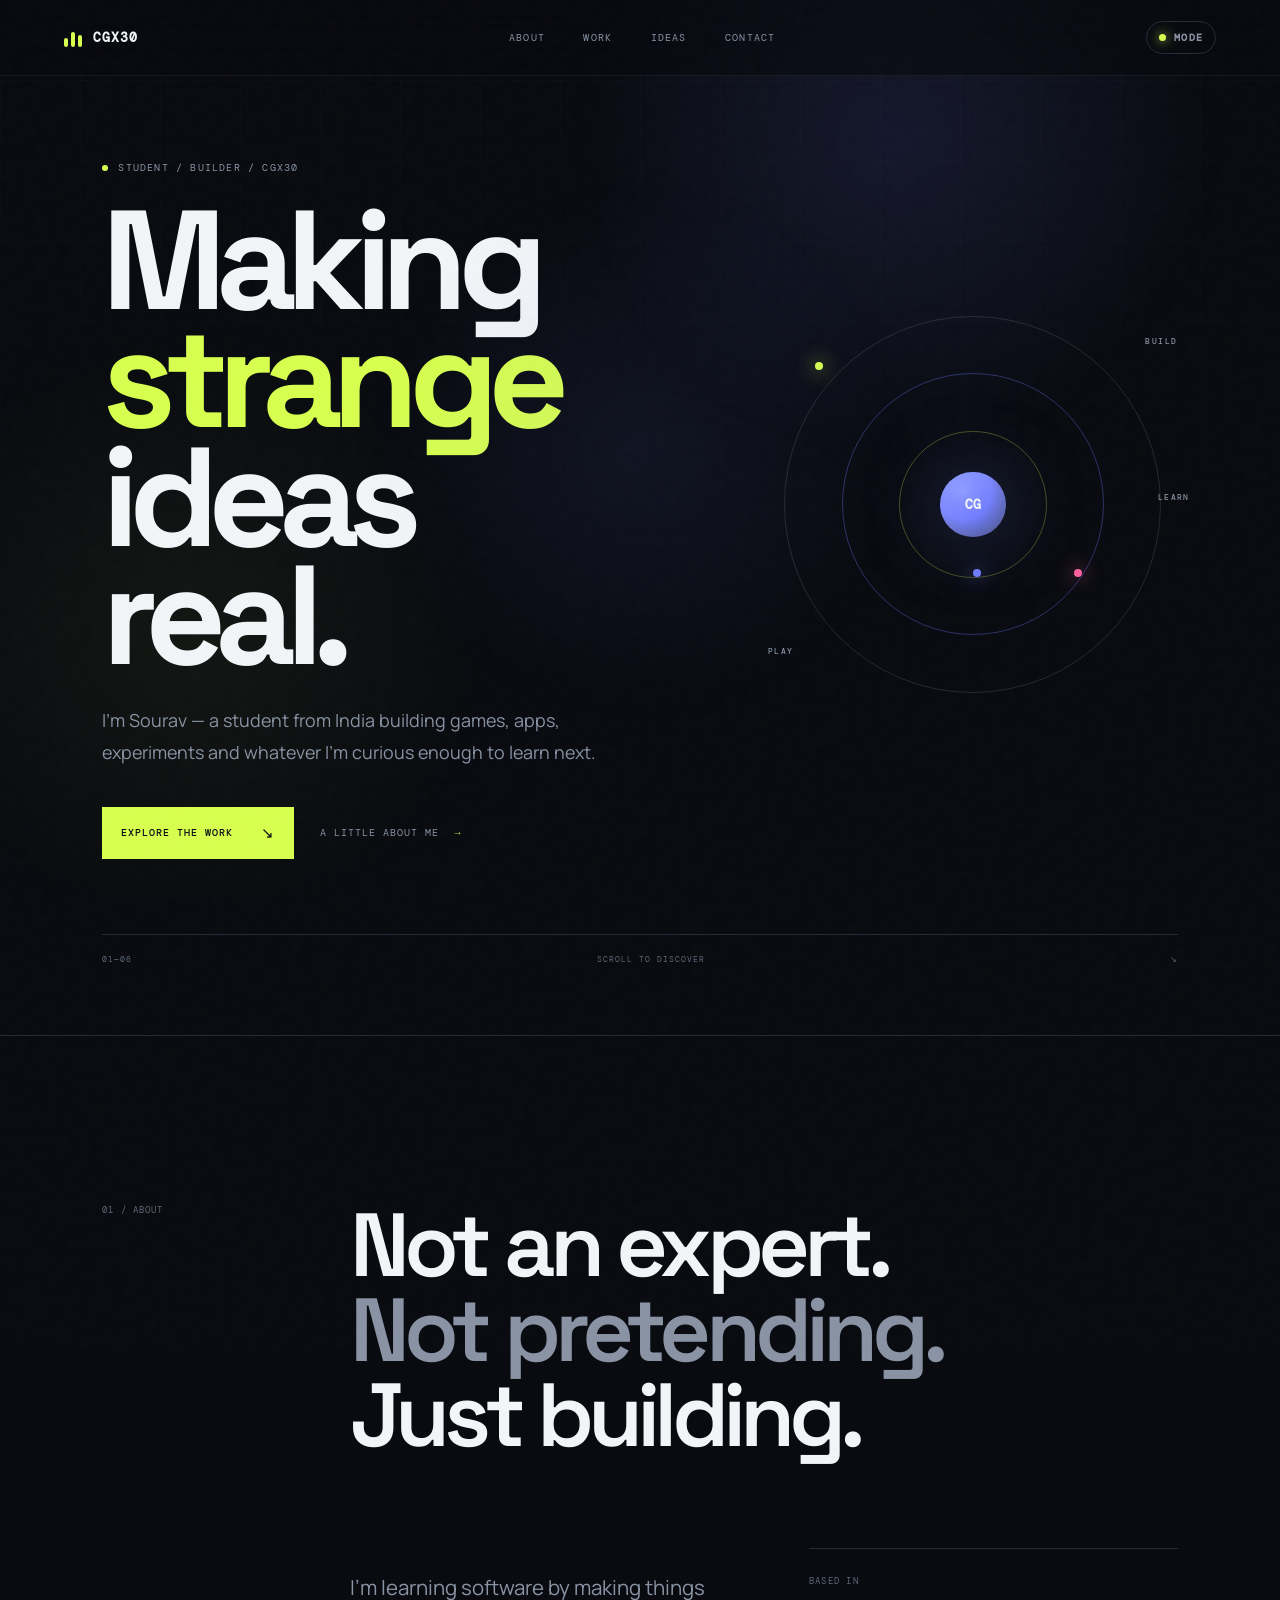
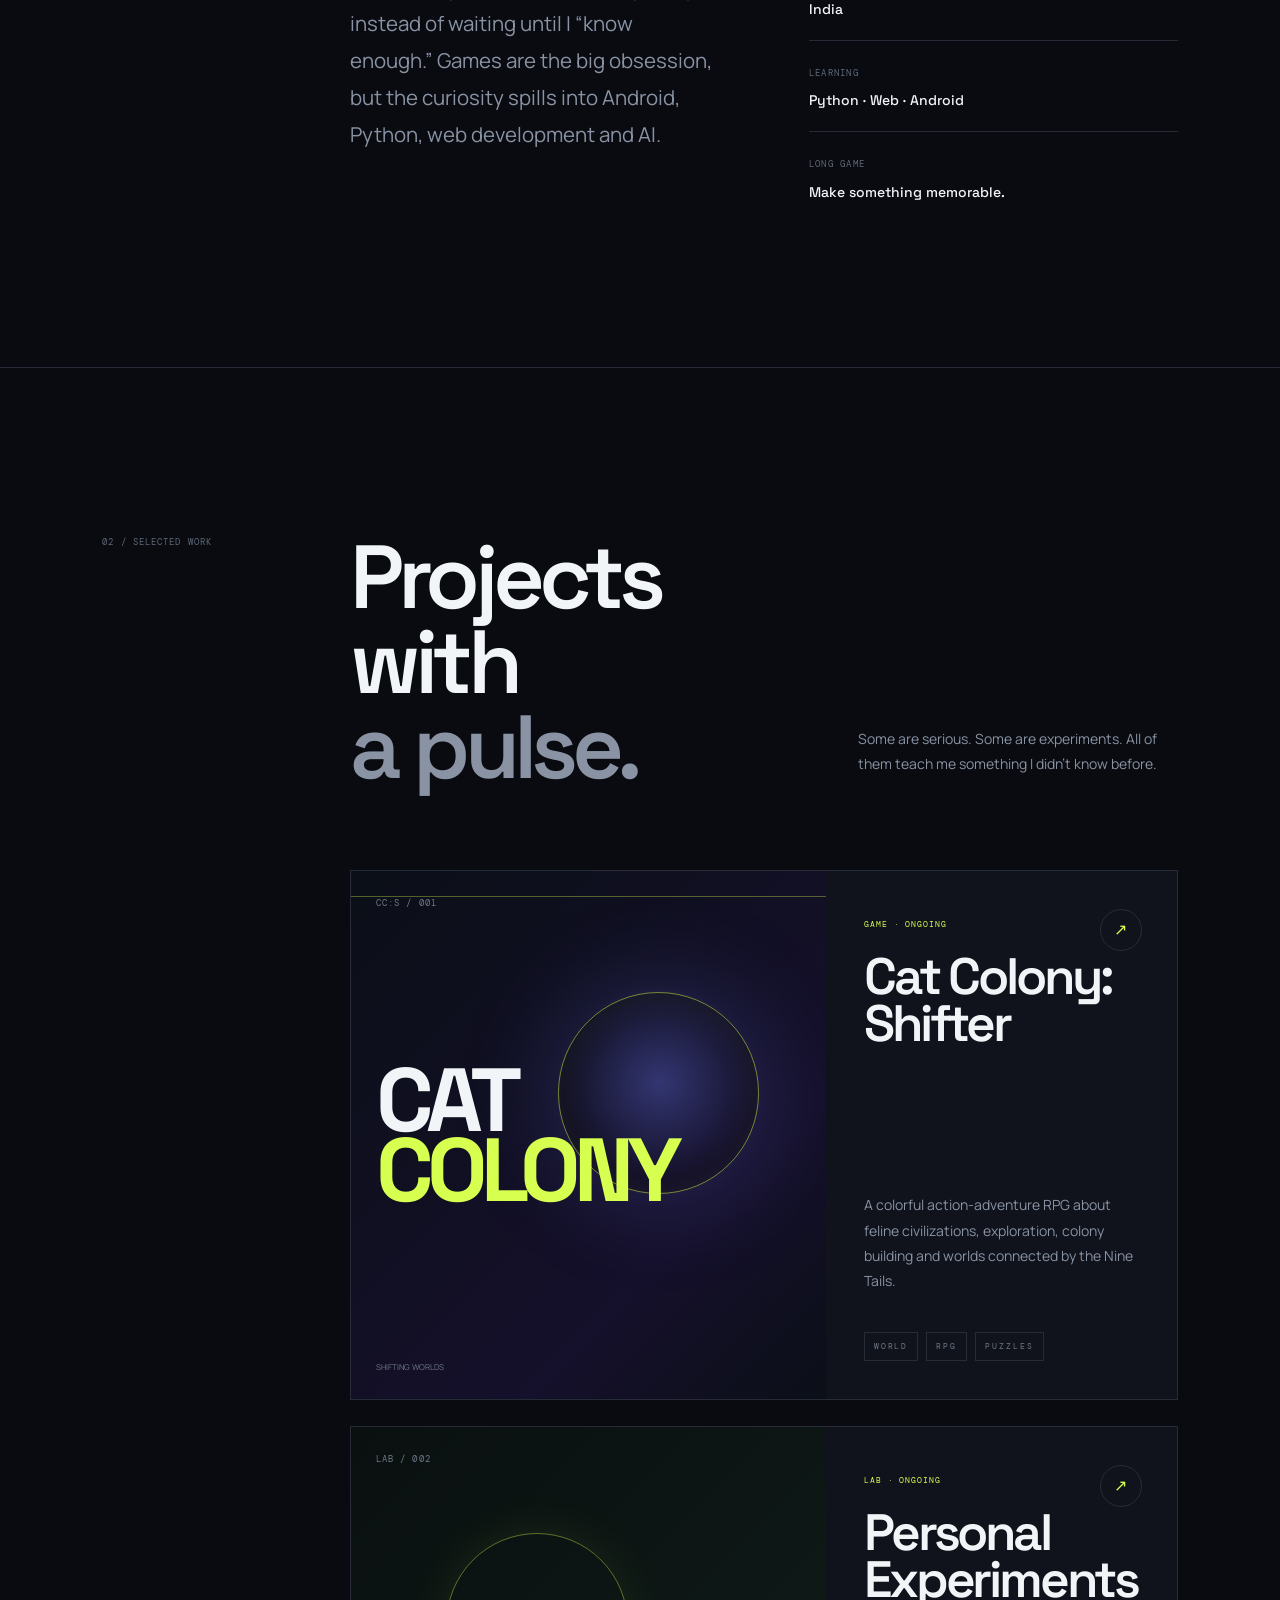
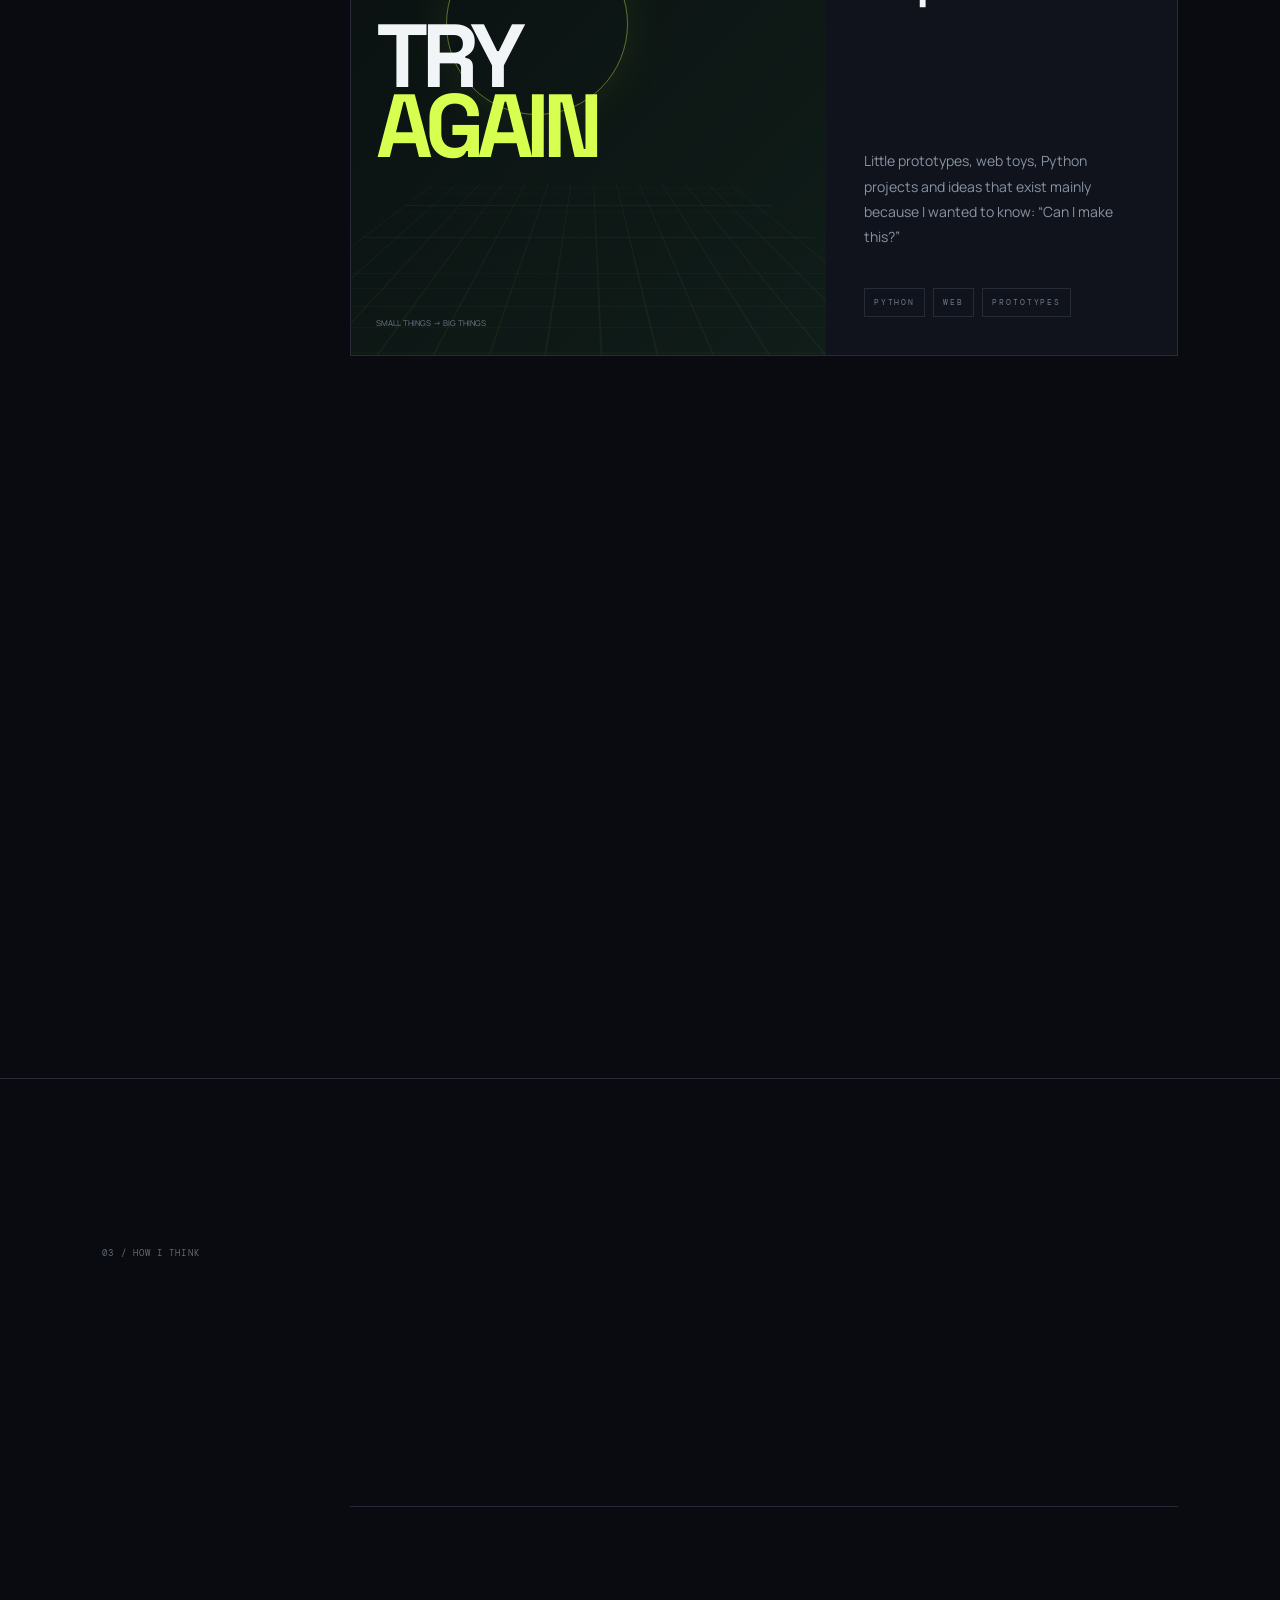
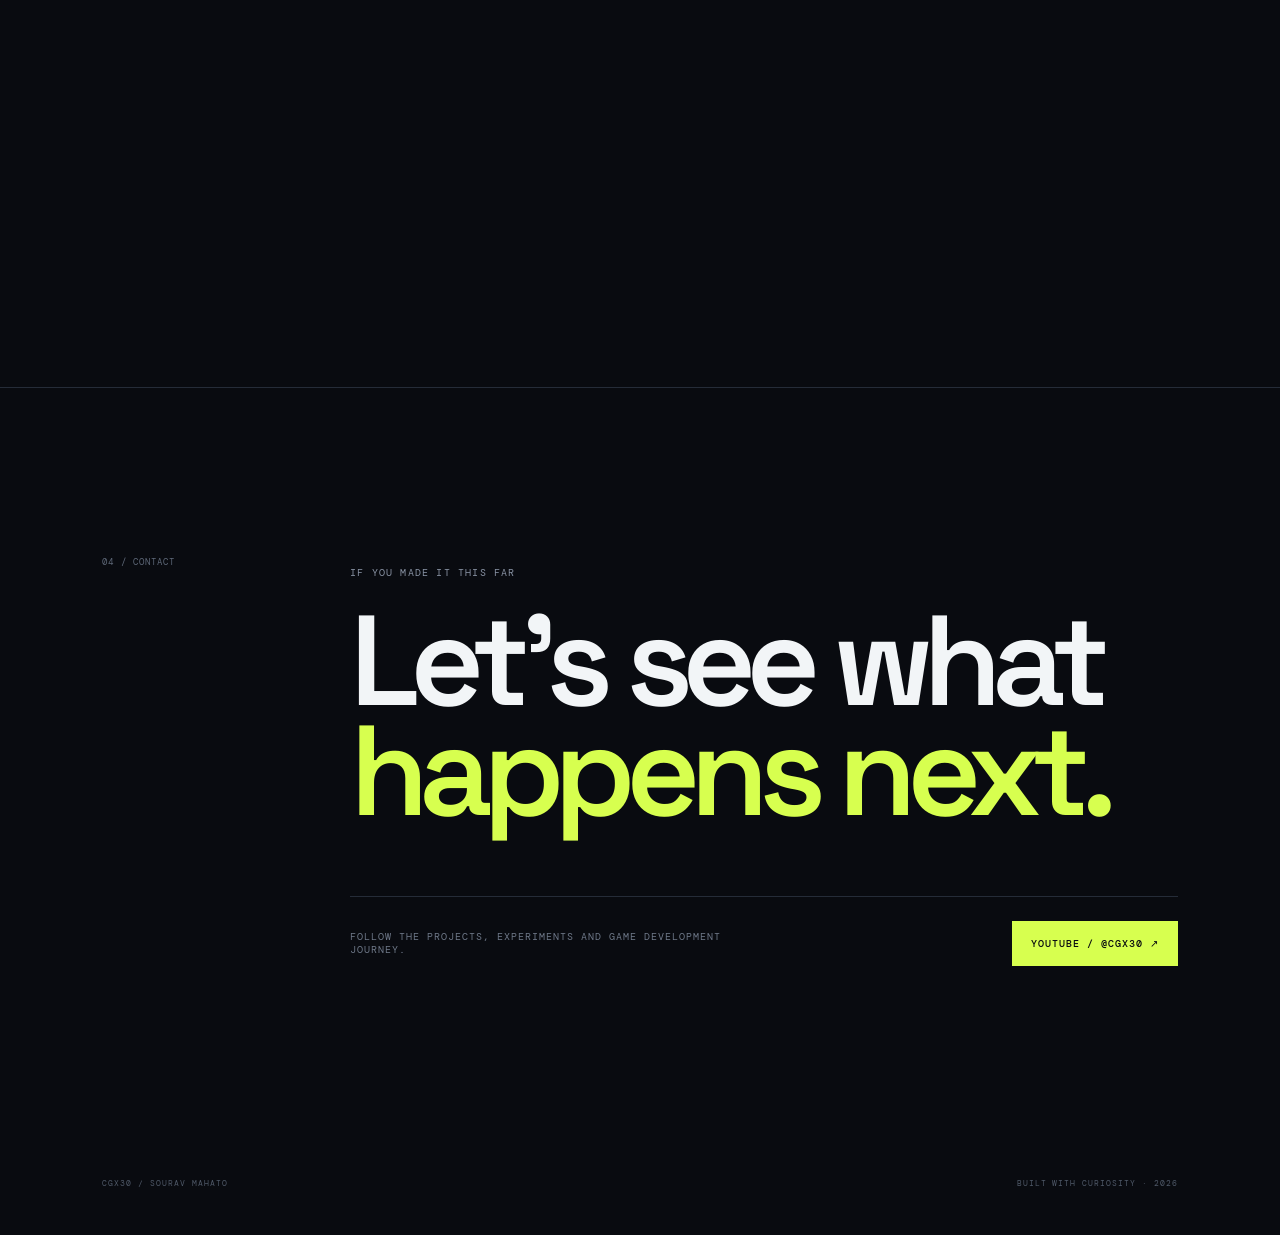
==== commit bda58017: "Polish theme fallback and project anchors" ====
--- a/index.html
+++ b/index.html
@@ -72,15 +72,15 @@
   <div class="section-content">
     <div class="work-intro"><p class="display reveal">Projects with<br><span>a pulse.</span></p><p class="body-copy reveal">Some are serious. Some are experiments. All of them teach me something I didn’t know before.</p></div>
     <div class="project-list">
-      <a class="project-card magnetic-card reveal" href="#cat-colony">
+      <a id="cat-colony" class="project-card magnetic-card reveal" href="#cat-colony">
         <div class="project-visual cat"><div class="scan"></div><span class="visual-code">CC:S / 001</span><strong>CAT<br><i>COLONY</i></strong><small>SHIFTING WORLDS</small></div>
         <div class="project-info"><div><small>GAME · ONGOING</small><h3>Cat Colony:<br>Shifter</h3></div><span class="round-arrow">↗</span><p>A colorful action-adventure RPG about feline civilizations, exploration, colony building and worlds connected by the Nine Tails.</p><div class="tags"><b>WORLD</b><b>RPG</b><b>PUZZLES</b></div></div>
       </a>
-      <a class="project-card magnetic-card reveal" href="#experiments">
+      <a id="experiments" class="project-card magnetic-card reveal" href="#experiments">
         <div class="project-visual lab"><div class="gridlines"></div><span class="visual-code">LAB / 002</span><strong>TRY<br><i>AGAIN</i></strong><small>SMALL THINGS → BIG THINGS</small></div>
         <div class="project-info"><div><small>LAB · ONGOING</small><h3>Personal<br>Experiments</h3></div><span class="round-arrow">↗</span><p>Little prototypes, web toys, Python projects and ideas that exist mainly because I wanted to know: “Can I make this?”</p><div class="tags"><b>PYTHON</b><b>WEB</b><b>PROTOTYPES</b></div></div>
       </a>
-      <a class="project-card magnetic-card reveal" href="#ai">
+      <a id="ai" class="project-card magnetic-card reveal" href="#ai">
         <div class="project-visual ai"><div class="neural"></div><span class="visual-code">AI / 003</span><strong>TEACH<br><i>THE MACHINE</i></strong><small>LEARNING FROM FIRST PRINCIPLES</small></div>
         <div class="project-info"><div><small>AI · EARLY STAGE</small><h3>AI,<br>from scratch.</h3></div><span class="round-arrow">↗</span><p>Learning models by building small ones myself — starting with the fundamentals instead of treating AI as a black box.</p><div class="tags"><b>PYTHON</b><b>ML</b><b>LEARNING</b></div></div>
       </a>
--- a/styles.css
+++ b/styles.css
@@ -0,0 +1,18 @@
+html.light{--bg:#f4f6f2;--surface:#ffffff;--surface2:#edf1eb;--ink:#111510;--muted:#566158;--line:#d7ddd6;--blue:#4d5ee8;--lime:#789900;--pink:#d83f78}html.light .topbar{background:rgba(244,246,242,.72);border-bottom-color:rgba(17,21,16,.08)}html.light body:before{background:radial-gradient(circle at 70% 15%,rgba(77,94,232,.10),transparent 28%),radial-gradient(circle at 15% 70%,rgba(120,153,0,.06),transparent 25%)}
+:root{--bg:#090b10;--surface:#10131b;--surface2:#151a25;--ink:#f2f5f7;--muted:#8993a4;--line:#252c38;--blue:#6f7cff;--lime:#d7ff4f;--pink:#ff5f9e;--mono:"DM Mono",monospace;--sans:"Manrope",system-ui,sans-serif;--display:"Space Grotesk",system-ui,sans-serif;--ease:cubic-bezier(.2,.8,.2,1)}
+*{box-sizing:border-box}html{scroll-behavior:smooth}body{margin:0;background:var(--bg);color:var(--ink);font-family:var(--sans);line-height:1.6;overflow-x:hidden}body:before{content:"";position:fixed;inset:0;z-index:-3;background:radial-gradient(circle at 70% 15%,rgba(111,124,255,.12),transparent 28%),radial-gradient(circle at 15% 70%,rgba(215,255,79,.05),transparent 25%)}a{color:inherit;text-decoration:none}button{font:inherit}::selection{background:var(--lime);color:#090b10}:focus-visible{outline:2px solid var(--lime);outline-offset:5px}
+.noise{position:fixed;inset:-50%;z-index:50;pointer-events:none;opacity:.035;background-image:url("data:image/svg+xml,%3Csvg viewBox='0 0 180 180' xmlns='http://www.w3.org/2000/svg'%3E%3Cfilter id='n'%3E%3CfeTurbulence type='fractalNoise' baseFrequency='.9' numOctaves='4' stitchTiles='stitch'/%3E%3C/filter%3E%3Crect width='100%25' height='100%25' filter='url(%23n)' opacity='.5'/%3E%3C/svg%3E");animation:noise .18s steps(2) infinite}.spotlight{position:fixed;inset:0;z-index:1;pointer-events:none;background:radial-gradient(500px circle at var(--mx,50%) var(--my,50%),rgba(111,124,255,.08),transparent 55%)}.progress{position:fixed;top:0;left:0;width:100%;height:2px;z-index:100;background:transparent}.progress i{display:block;height:100%;width:100%;transform:scaleX(0);transform-origin:left;background:linear-gradient(90deg,var(--lime),var(--blue),var(--pink))}
+.topbar{height:76px;position:fixed;top:0;left:0;right:0;z-index:40;display:flex;align-items:center;justify-content:space-between;padding:0 clamp(20px,5vw,76px);border-bottom:1px solid rgba(255,255,255,.06);background:rgba(9,11,16,.62);backdrop-filter:blur(18px);-webkit-backdrop-filter:blur(18px)}.brand{display:flex;align-items:center;gap:11px;font:700 13px var(--mono);letter-spacing:.08em}.brand-mark{display:flex;gap:3px;height:18px;align-items:flex-end}.brand-mark i{display:block;width:4px;background:var(--lime);border-radius:2px}.brand-mark i:nth-child(1){height:9px}.brand-mark i:nth-child(2){height:15px}.brand-mark i:nth-child(3){height:12px}.topbar nav{display:flex;gap:clamp(18px,3vw,42px)}.topbar nav a,.theme{font:400 10px var(--mono);text-transform:uppercase;letter-spacing:.12em;color:var(--muted);transition:.25s}.topbar nav a:hover{color:var(--ink)}.theme{border:1px solid var(--line);background:transparent;border-radius:100px;padding:9px 12px;cursor:pointer;display:flex;align-items:center;gap:8px}.theme span{width:7px;height:7px;border-radius:50%;background:var(--lime);box-shadow:0 0 12px var(--lime)}.theme:hover{border-color:var(--lime);color:var(--ink)}
+main{max-width:1600px;margin:auto}.hero{min-height:100svh;position:relative;padding:150px clamp(20px,8vw,130px) 70px;display:grid;grid-template-columns:minmax(0,1fr) minmax(280px,420px);align-items:center;gap:40px;overflow:hidden}.hero-grid{position:absolute;inset:0;opacity:.5;background-image:linear-gradient(rgba(255,255,255,.035) 1px,transparent 1px),linear-gradient(90deg,rgba(255,255,255,.035) 1px,transparent 1px);background-size:80px 80px;mask-image:linear-gradient(to bottom,black,transparent 80%);animation:gridshift 18s linear infinite}.eyebrow,.section-label,.visual-code,.project-info small,.tags,.hero-meta,footer,.secret-code{font-family:var(--mono);text-transform:uppercase;letter-spacing:.12em}.eyebrow{font-size:10px;color:var(--muted);display:flex;align-items:center;gap:10px}.pulse{width:6px;height:6px;border-radius:50%;background:var(--lime);box-shadow:0 0 0 0 rgba(215,255,79,.5);animation:pulse 2s infinite}.hero h1{font:700 clamp(4.5rem,11vw,10.8rem)/.84 var(--display);letter-spacing:-.075em;margin:25px 0 30px;max-width:900px}.hero h1 em,.display span,.contact-title em{font-style:normal;color:var(--lime)}.lede{font-size:clamp(1rem,1.4vw,1.2rem);color:var(--muted);max-width:560px;line-height:1.8}.hero-actions{display:flex;align-items:center;gap:26px;margin-top:38px}.btn{display:inline-flex;align-items:center;gap:28px;padding:15px 18px;border:1px solid var(--line);font:500 10px var(--mono);text-transform:uppercase;letter-spacing:.1em;transition:transform .4s var(--ease),border-color .3s,background .3s}.btn.primary{background:var(--lime);color:#090b10;border-color:var(--lime)}.btn.primary:hover{background:#e4ff7b}.btn span{font-size:15px}.text-link{font:400 10px var(--mono);text-transform:uppercase;letter-spacing:.1em;color:var(--muted)}.text-link span{color:var(--lime);margin-left:8px;transition:transform .3s;display:inline-block}.text-link:hover span{transform:translateX(5px)}
+.hero-orbit{width:min(32vw,420px);aspect-ratio:1;position:relative;justify-self:end;animation:float 7s ease-in-out infinite}.orbit{position:absolute;border:1px solid rgba(255,255,255,.12);border-radius:50%;inset:4%;animation:spin 22s linear infinite}.o2{inset:18%;border-color:rgba(111,124,255,.35);animation-duration:14s;animation-direction:reverse}.o3{inset:32%;border-color:rgba(215,255,79,.28);animation-duration:9s}.core{position:absolute;inset:42%;border-radius:50%;display:grid;place-items:center;background:radial-gradient(circle at 35% 30%,#8c98ff,var(--blue) 45%,#28305d);box-shadow:0 0 80px rgba(111,124,255,.35),inset 0 0 30px rgba(255,255,255,.2);font:700 13px var(--mono)}.orbit:after{content:"";position:absolute;width:8px;height:8px;border-radius:50%;background:var(--lime);top:12%;left:8%;box-shadow:0 0 20px var(--lime)}.o2:after{background:var(--pink);left:auto;right:8%;top:75%;box-shadow:0 0 20px var(--pink)}.o3:after{background:var(--blue);top:auto;bottom:0;left:50%;box-shadow:0 0 20px var(--blue)}.orbit-label{position:absolute;font:500 8px var(--mono);color:var(--muted);letter-spacing:.18em}.l1{top:9%;right:0}.l2{bottom:13%;left:0}.l3{top:47%;right:-3%}.hero-meta{grid-column:1/-1;display:flex;justify-content:space-between;color:#5e6878;font-size:8px;border-top:1px solid var(--line);padding-top:18px;margin-top:35px}
+.section{display:grid;grid-template-columns:clamp(120px,17vw,250px) minmax(0,1fr);gap:30px;padding:clamp(100px,13vw,190px) clamp(20px,8vw,130px);border-top:1px solid var(--line)}.section-label{font-size:9px;color:#5e6878}.section-content{min-width:0}.display{font:600 clamp(3rem,7vw,7rem)/.95 var(--display);letter-spacing:-.065em;margin:0;max-width:900px}.display span{color:var(--muted)}.split{display:grid;grid-template-columns:1fr 1fr;gap:90px;margin-top:90px}.body-copy{font-size:clamp(1.05rem,1.6vw,1.35rem);line-height:1.8;color:var(--muted);max-width:620px}.stats{display:grid;gap:22px}.stats div{padding-top:17px;border-top:1px solid var(--line)}.stats small{font:9px var(--mono);color:#5e6878;text-transform:uppercase;letter-spacing:.14em}.stats strong{display:block;font:500 14px var(--display);margin-top:8px}
+.work-intro{display:flex;align-items:flex-end;justify-content:space-between;gap:40px;margin-bottom:80px}.work-intro .body-copy{max-width:320px;font-size:14px}.project-list{display:grid;gap:26px}.project-card{display:grid;grid-template-columns:1.15fr .85fr;min-height:530px;border:1px solid var(--line);background:var(--surface);overflow:hidden;transition:border-color .4s,transform .5s var(--ease)}.project-card:hover{border-color:#46516a}.project-visual{position:relative;overflow:hidden;min-height:400px;background:#0b0f17;display:flex;flex-direction:column;justify-content:space-between;padding:25px}.project-visual:after{content:"";position:absolute;inset:0;background:linear-gradient(125deg,transparent 40%,rgba(255,255,255,.04) 50%,transparent 60%);transform:translateX(-100%);transition:transform .8s}.project-card:hover .project-visual:after{transform:translateX(100%)}.visual-code{font-size:9px;color:#6e7888;position:relative;z-index:2}.project-visual strong{font:700 clamp(3.5rem,7vw,8rem)/.78 var(--display);letter-spacing:-.08em;position:relative;z-index:2}.project-visual strong i{font-style:normal;color:var(--lime)}.project-visual small{font-size:8px;color:#6e7888;position:relative;z-index:2}.cat{background:radial-gradient(circle at 65% 40%,rgba(111,124,255,.35),transparent 22%),linear-gradient(135deg,#0b0f17,#15102b 70%,#0b0f17)}.cat:before{content:"";position:absolute;width:42%;aspect-ratio:1;border:1px solid rgba(215,255,79,.5);border-radius:50%;right:14%;top:23%;box-shadow:0 0 100px rgba(111,124,255,.25),inset 0 0 40px rgba(215,255,79,.05)}.cat .scan{position:absolute;left:0;right:0;height:1px;background:var(--lime);opacity:.35;animation:scan 4s ease-in-out infinite}.lab{background:linear-gradient(135deg,#0a1010,#101d19)}.gridlines{position:absolute;inset:0;background-image:linear-gradient(rgba(215,255,79,.09) 1px,transparent 1px),linear-gradient(90deg,rgba(215,255,79,.09) 1px,transparent 1px);background-size:35px 35px;transform:perspective(500px) rotateX(60deg) scale(1.6);transform-origin:bottom;opacity:.5}.lab:before{content:"";position:absolute;width:180px;height:180px;border-radius:50%;border:1px solid rgba(215,255,79,.4);left:20%;top:20%;box-shadow:0 0 50px rgba(215,255,79,.08)}.ai{background:radial-gradient(circle at 50% 50%,rgba(255,95,158,.18),transparent 25%),#0e0c16}.neural{position:absolute;inset:10%;background-image:radial-gradient(circle,#ff5f9e 1px,transparent 2px);background-size:32px 32px;mask-image:radial-gradient(circle,black,transparent 70%);animation:neural 8s linear infinite}.ai:before,.ai:after{content:"";position:absolute;width:160px;height:160px;border:1px solid rgba(255,95,158,.35);border-radius:50%;left:50%;top:50%;transform:translate(-50%,-50%)}.ai:after{width:280px;height:280px;border-color:rgba(111,124,255,.22);transform:translate(-50%,-50%) rotate(45deg) scaleY(.5)}.project-info{padding:38px;display:flex;flex-direction:column;position:relative}.project-info small{font-size:8px;color:var(--lime)}.project-info h3{font:600 clamp(2.2rem,4vw,4.2rem)/.92 var(--display);letter-spacing:-.06em;margin:18px 0 30px}.round-arrow{position:absolute;right:35px;top:38px;width:42px;height:42px;border:1px solid var(--line);border-radius:50%;display:grid;place-items:center;color:var(--lime);transition:.4s}.project-card:hover .round-arrow{transform:rotate(45deg);background:var(--lime);color:#090b10}.project-info p{color:var(--muted);font-size:14px;line-height:1.8;max-width:430px;margin-top:auto}.tags{display:flex;gap:8px;flex-wrap:wrap;margin-top:25px}.tags b{font-size:8px;font-weight:400;color:#6e7888;border:1px solid var(--line);padding:7px 9px}
+.idea-grid{display:grid;grid-template-columns:repeat(3,1fr);margin-top:90px;border-top:1px solid var(--line)}.idea{padding:28px 30px 0 0;border-right:1px solid var(--line)}.idea:not(:first-child){padding-left:30px}.idea:last-child{border-right:0}.idea>span{font:10px var(--mono);color:var(--lime)}.idea h3{font:600 clamp(1.6rem,2.5vw,2.4rem)/1 var(--display);letter-spacing:-.04em;margin:65px 0 18px}.idea p{color:var(--muted);font-size:14px;max-width:30ch}
+.contact-title{font:600 clamp(4rem,10vw,10rem)/.86 var(--display);letter-spacing:-.08em;margin:25px 0 70px}.contact-row{display:flex;align-items:center;justify-content:space-between;gap:30px;border-top:1px solid var(--line);padding-top:24px}.contact-row>span{font:10px var(--mono);color:#6e7888;text-transform:uppercase;letter-spacing:.1em;max-width:430px}
+footer{display:flex;justify-content:space-between;padding:45px clamp(20px,8vw,130px);color:#4f5968;font-size:8px}
+.reveal{opacity:0;transform:translateY(28px);transition:opacity .9s var(--ease),transform .9s var(--ease)}.reveal.in{opacity:1;transform:none}.reveal:nth-child(2){transition-delay:.08s}.reveal:nth-child(3){transition-delay:.16s}
+.secret{position:fixed;inset:0;z-index:200;background:rgba(5,7,11,.96);display:grid;place-items:center;opacity:0;pointer-events:none;transition:opacity .45s}.secret.open{opacity:1;pointer-events:auto}.secret-panel{position:relative;z-index:2;width:min(600px,calc(100% - 40px));padding:45px;border:1px solid #303949;background:#0d1119;box-shadow:0 30px 100px rgba(0,0,0,.6)}.secret-panel h2{font:600 clamp(3rem,8vw,6rem)/.9 var(--display);letter-spacing:-.07em;margin:20px 0}.secret-panel h2 em{font-style:normal;color:var(--lime)}.secret-panel>p:not(.eyebrow){color:var(--muted);max-width:400px}.secret-code{display:block;color:#5e6878;font-size:8px;margin-top:45px}.secret-close{position:absolute;z-index:3;right:28px;top:22px;border:0;background:transparent;color:#8993a4;font-size:30px;cursor:pointer}.secret-stars{position:absolute;inset:0;background-image:radial-gradient(circle,rgba(255,255,255,.65) 1px,transparent 1.5px);background-size:73px 61px;opacity:.18;animation:stars 12s linear infinite}
+@keyframes pulse{70%{box-shadow:0 0 0 8px transparent}100%{box-shadow:0 0 0 0 transparent}}@keyframes float{50%{transform:translateY(-14px) rotate(2deg)}}@keyframes spin{to{transform:rotate(360deg)}}@keyframes gridshift{to{background-position:80px 80px}}@keyframes scan{0%,100%{top:10%}50%{top:90%}}@keyframes neural{to{transform:translate(18px,-18px)}}@keyframes stars{to{background-position:73px 61px}}@keyframes noise{0%{transform:translate(0)}25%{transform:translate(2%,-1%)}50%{transform:translate(-1%,2%)}75%{transform:translate(1%,1%)}100%{transform:translate(-2%,-2%)}}
+@media(max-width:900px){.topbar nav{display:none}.hero{grid-template-columns:1fr;padding-top:130px}.hero-orbit{position:absolute;width:310px;right:-90px;top:150px;opacity:.65}.hero-copy{position:relative;z-index:2}.hero-meta{margin-top:70px}.section{grid-template-columns:1fr;gap:22px}.split{grid-template-columns:1fr;gap:55px}.project-card{grid-template-columns:1fr}.project-visual{min-height:360px}.project-info{min-height:390px}.work-intro{display:block}.work-intro .body-copy{margin-top:30px}.idea-grid{grid-template-columns:1fr}.idea,.idea:not(:first-child){border-right:0;border-bottom:1px solid var(--line);padding:28px 0}.idea:last-child{border-bottom:0}.idea h3{margin-top:30px}}
+@media(max-width:600px){.topbar{height:64px}.hero{padding-top:110px}.hero h1{font-size:clamp(4rem,20vw,7rem)}.hero-orbit{width:230px;right:-100px;top:160px;opacity:.38}.hero-actions{flex-direction:column;align-items:flex-start}.hero-meta span:nth-child(2){display:none}.section{padding-top:95px;padding-bottom:95px}.display{font-size:clamp(3rem,15vw,5rem)}.project-visual{min-height:300px}.project-visual strong{font-size:clamp(3.2rem,17vw,6rem)}.project-info{padding:28px;min-height:430px}.contact-title{font-size:clamp(4rem,19vw,7rem)}.contact-row{align-items:flex-start;flex-direction:column}footer{flex-direction:column;gap:12px}.secret-panel{padding:30px}}
+@media(prefers-reduced-motion:reduce){*,*:before,*:after{animation-duration:.001ms!important;animation-iteration-count:1!important;scroll-behavior:auto!important;transition-duration:.001ms!important}.reveal{opacity:1;transform:none}}
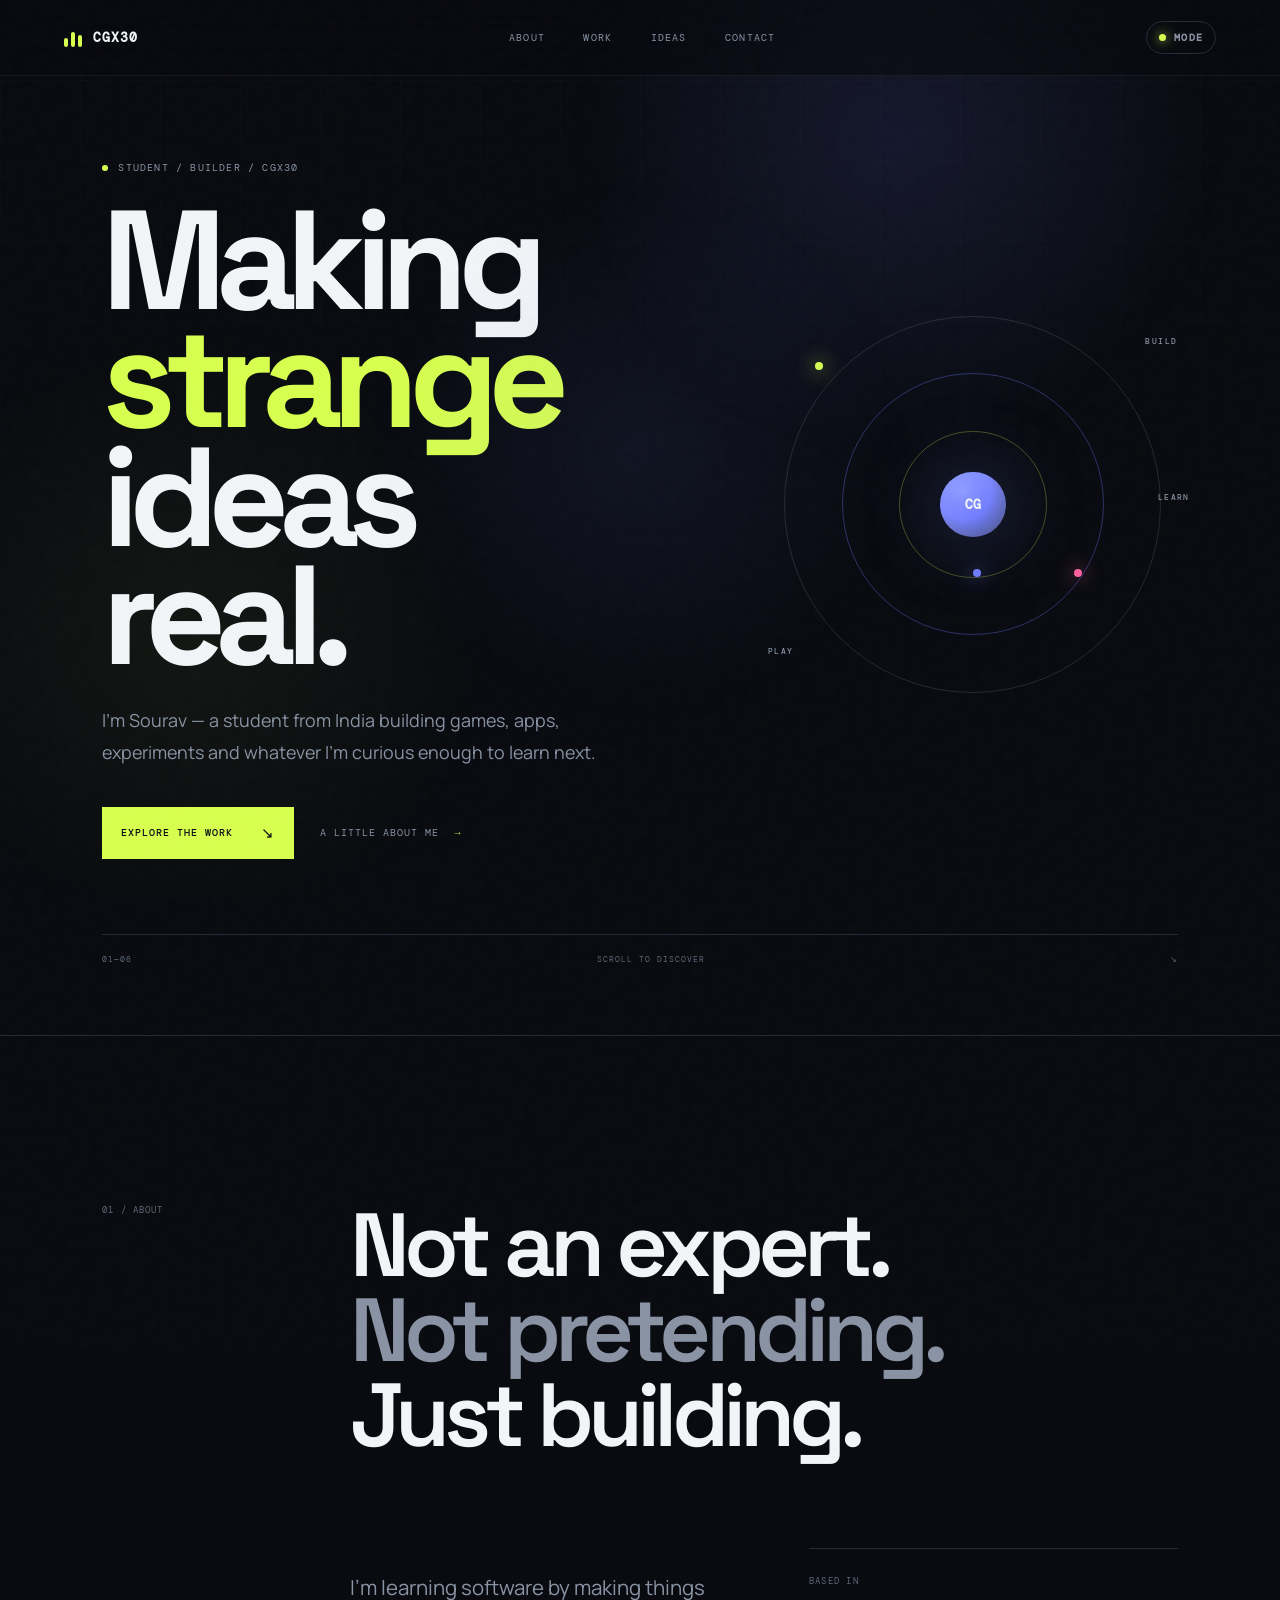
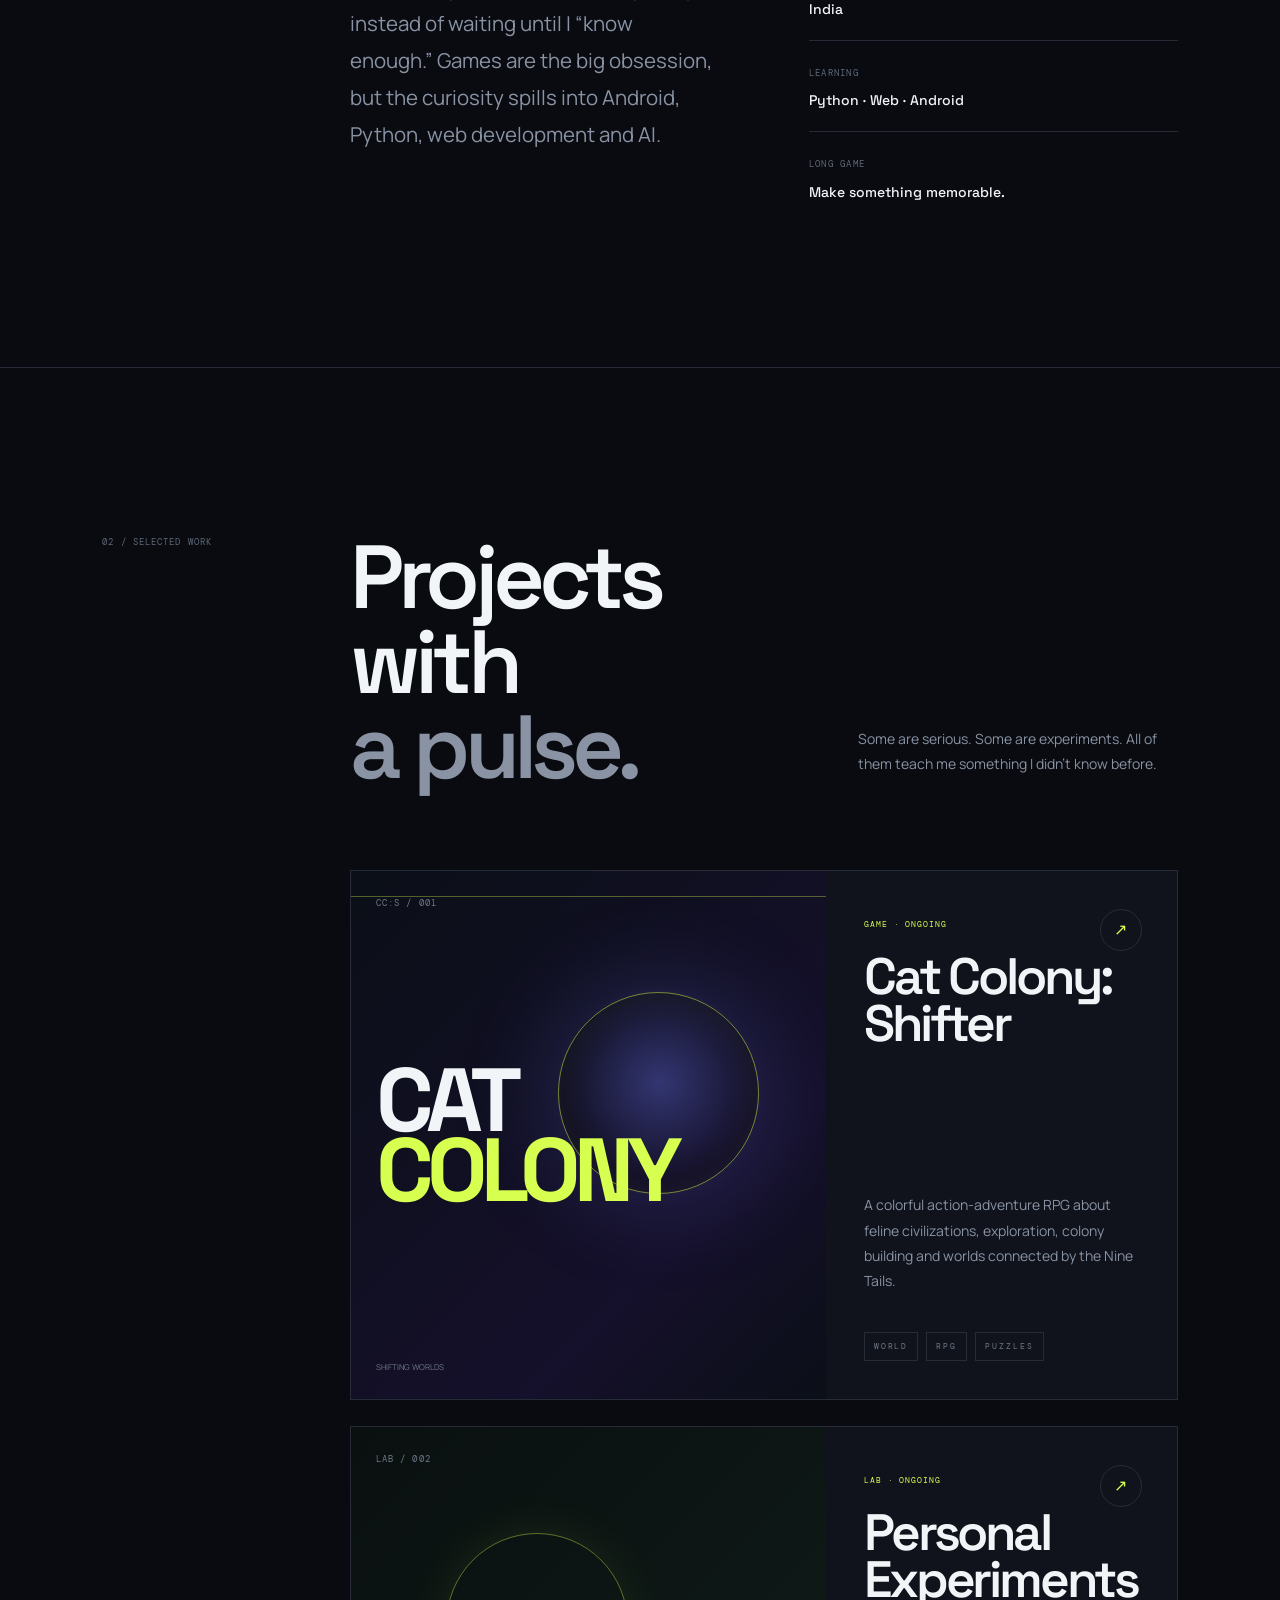
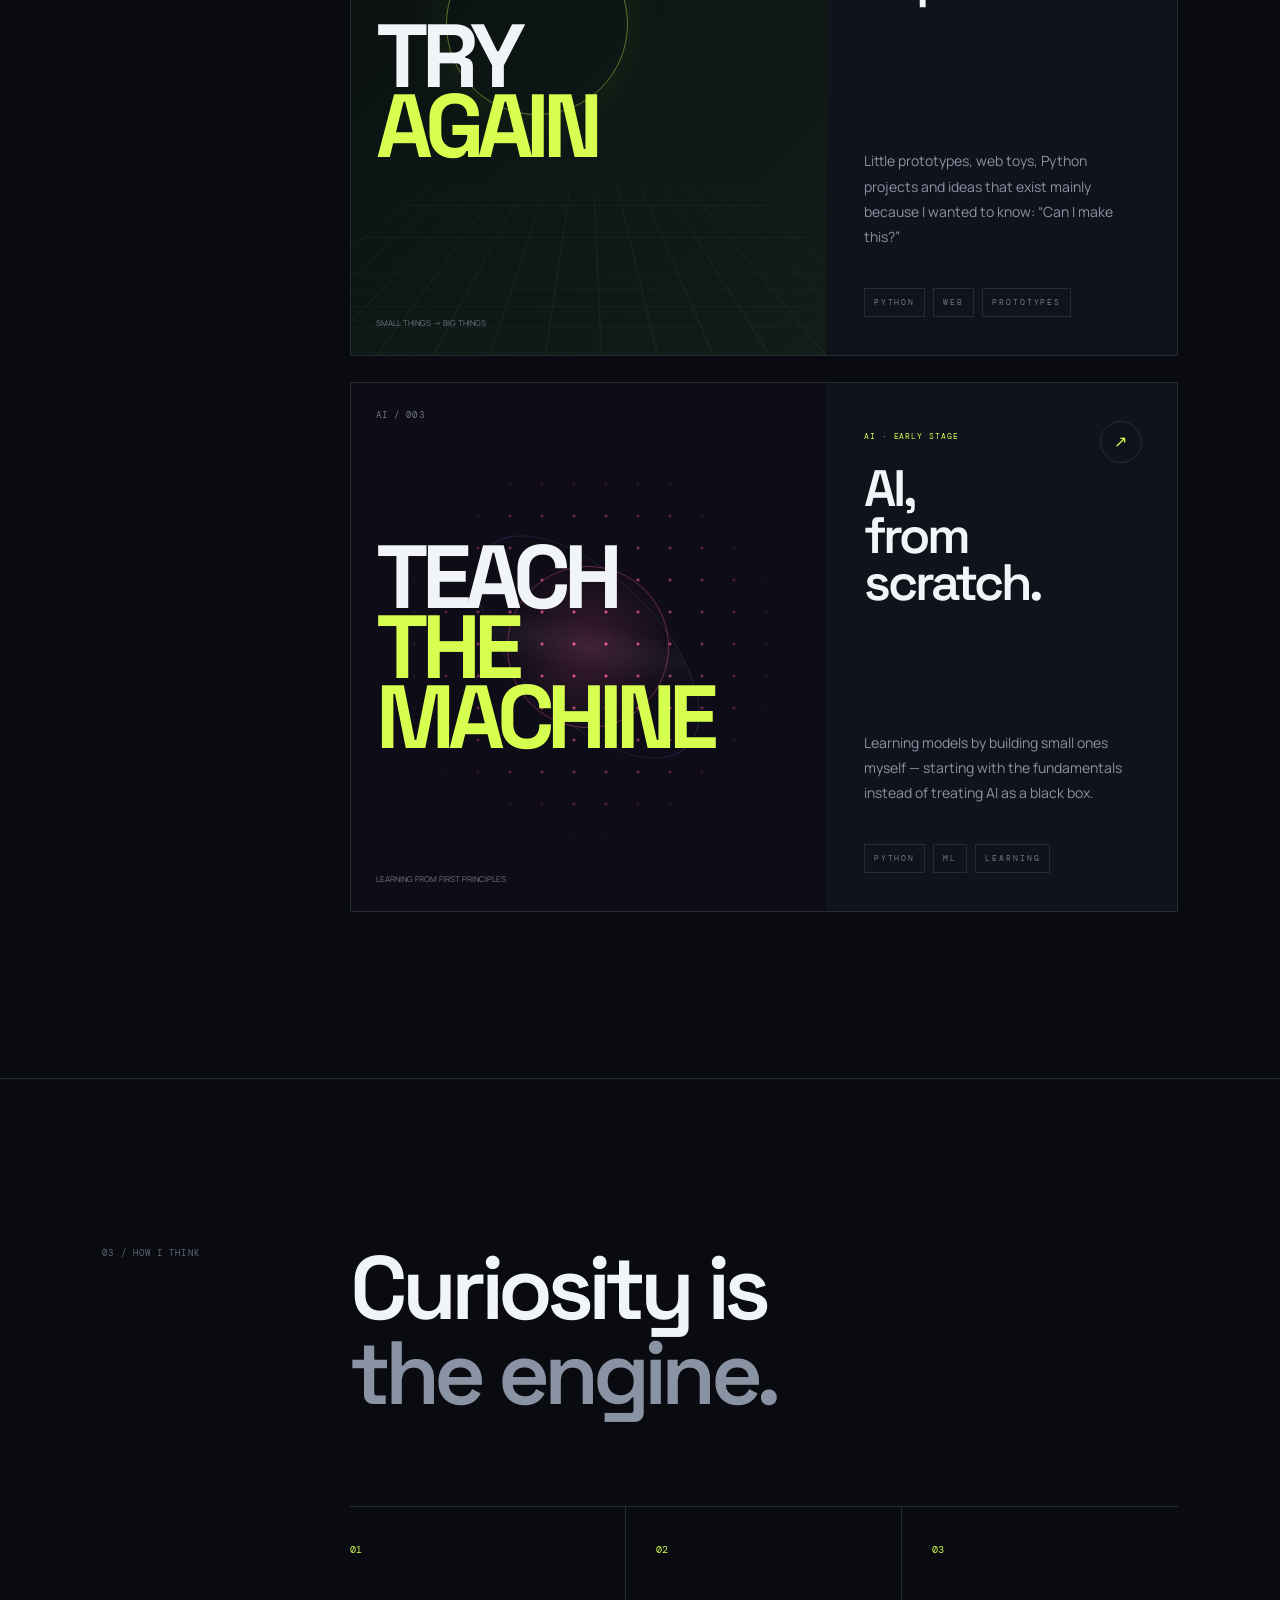
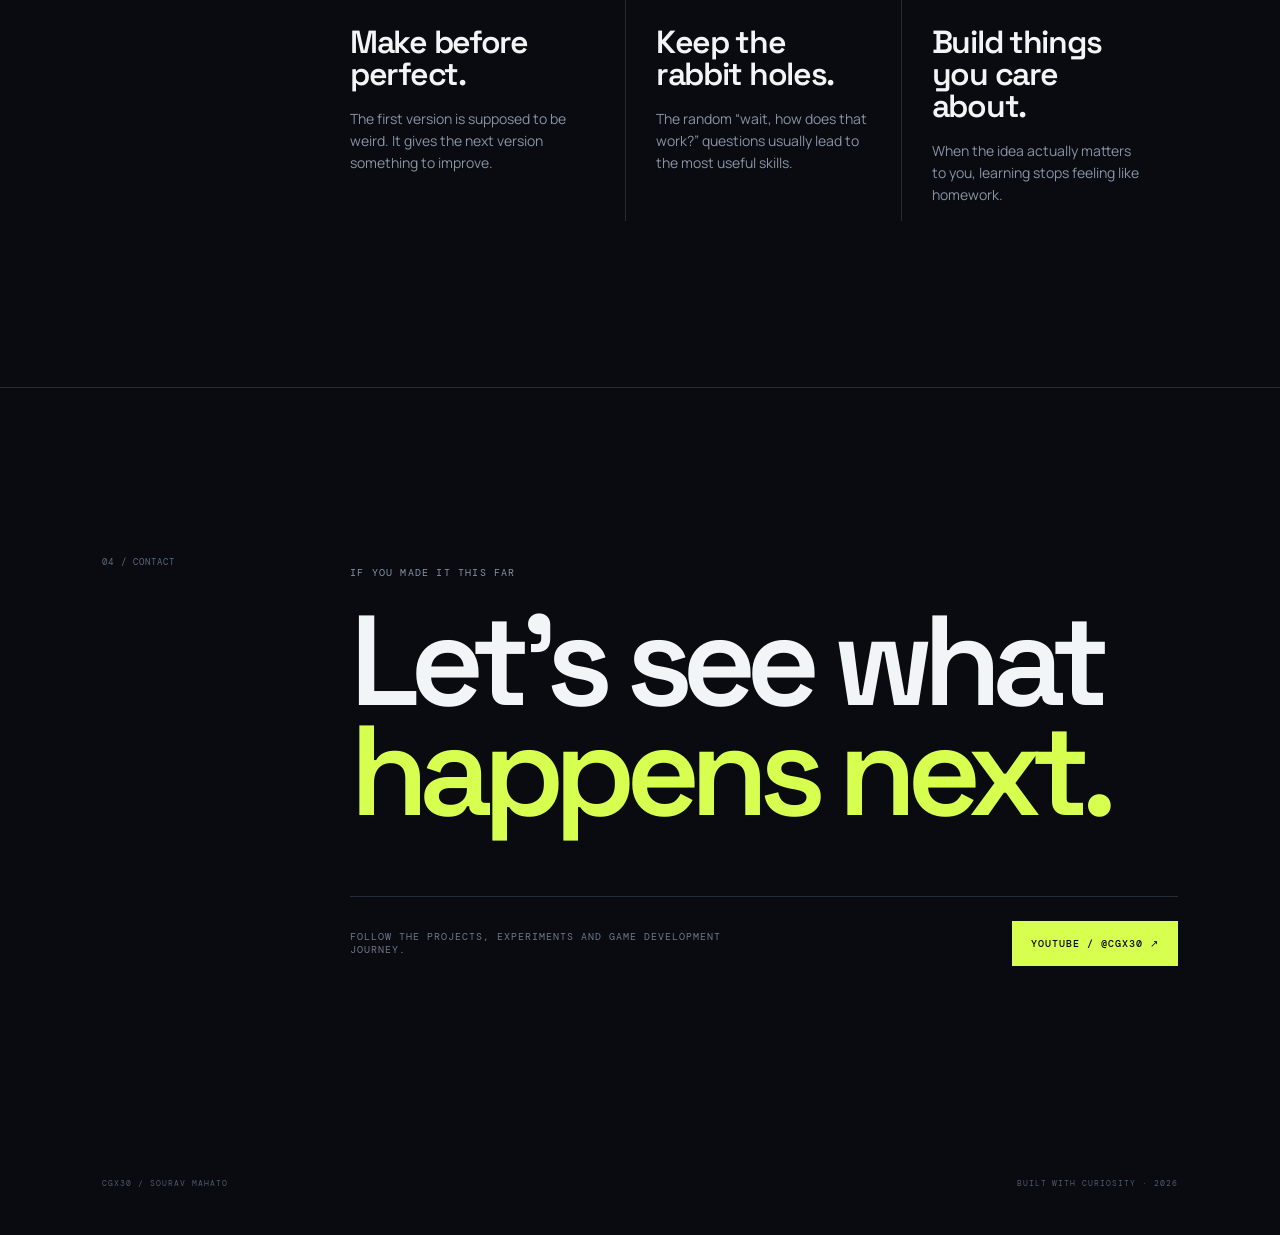
==== commit e091bce3: "Remove easter egg and fix orbit point markup" ====
--- a/index.html
+++ b/index.html
@@ -26,7 +26,7 @@
 <div class="progress" aria-hidden="true"><i></i></div>
 
 <header class="topbar">
-  <a class="brand secret-trigger" href="#top" aria-label="Sourav Mahato home">
+  <a class="brand" href="#top" aria-label="Sourav Mahato home">
     <span class="brand-mark"><i></i><i></i><i></i></span><span>CGX30</span>
   </a>
   <nav aria-label="Primary navigation">
@@ -45,7 +45,7 @@
     <div class="hero-actions"><a class="btn primary magnetic" href="#work">Explore the work <span>↘</span></a><a class="text-link" href="#about">A little about me <span>→</span></a></div>
   </div>
   <div class="hero-orbit" aria-hidden="true">
-    <div class="orbit o1"></div><div class="orbit o2"></div><div class="orbit o3"></div>
+    <div class="orbit o1"><i class="orbit-dot"></i></div><div class="orbit o2"><i class="orbit-dot"></i></div><div class="orbit o3"><i class="orbit-dot"></i></div>
     <div class="core"><span>CG</span></div>
     <div class="orbit-label l1">BUILD</div><div class="orbit-label l2">PLAY</div><div class="orbit-label l3">LEARN</div>
   </div>
@@ -112,16 +112,6 @@
 
 <footer><span>CGX30 / SOURAV MAHATO</span><span>BUILT WITH CURIOSITY · 2026</span></footer>
 
-<div class="secret" id="secret" aria-hidden="true">
-  <button class="secret-close" id="secretClose" aria-label="Close secret">×</button>
-  <div class="secret-stars"></div>
-  <div class="secret-panel">
-    <p class="eyebrow">SIDE DOOR / FOUND</p>
-    <h2>You found<br><em>the weird bit.</em></h2>
-    <p>There’s no prize. Just proof that looking twice sometimes pays off.</p>
-    <span class="secret-code">CGX30 // 03·07·26 // KEEP BUILDING</span>
-  </div>
-</div>
 <script src="script.js"></script>
 </body>
 </html>
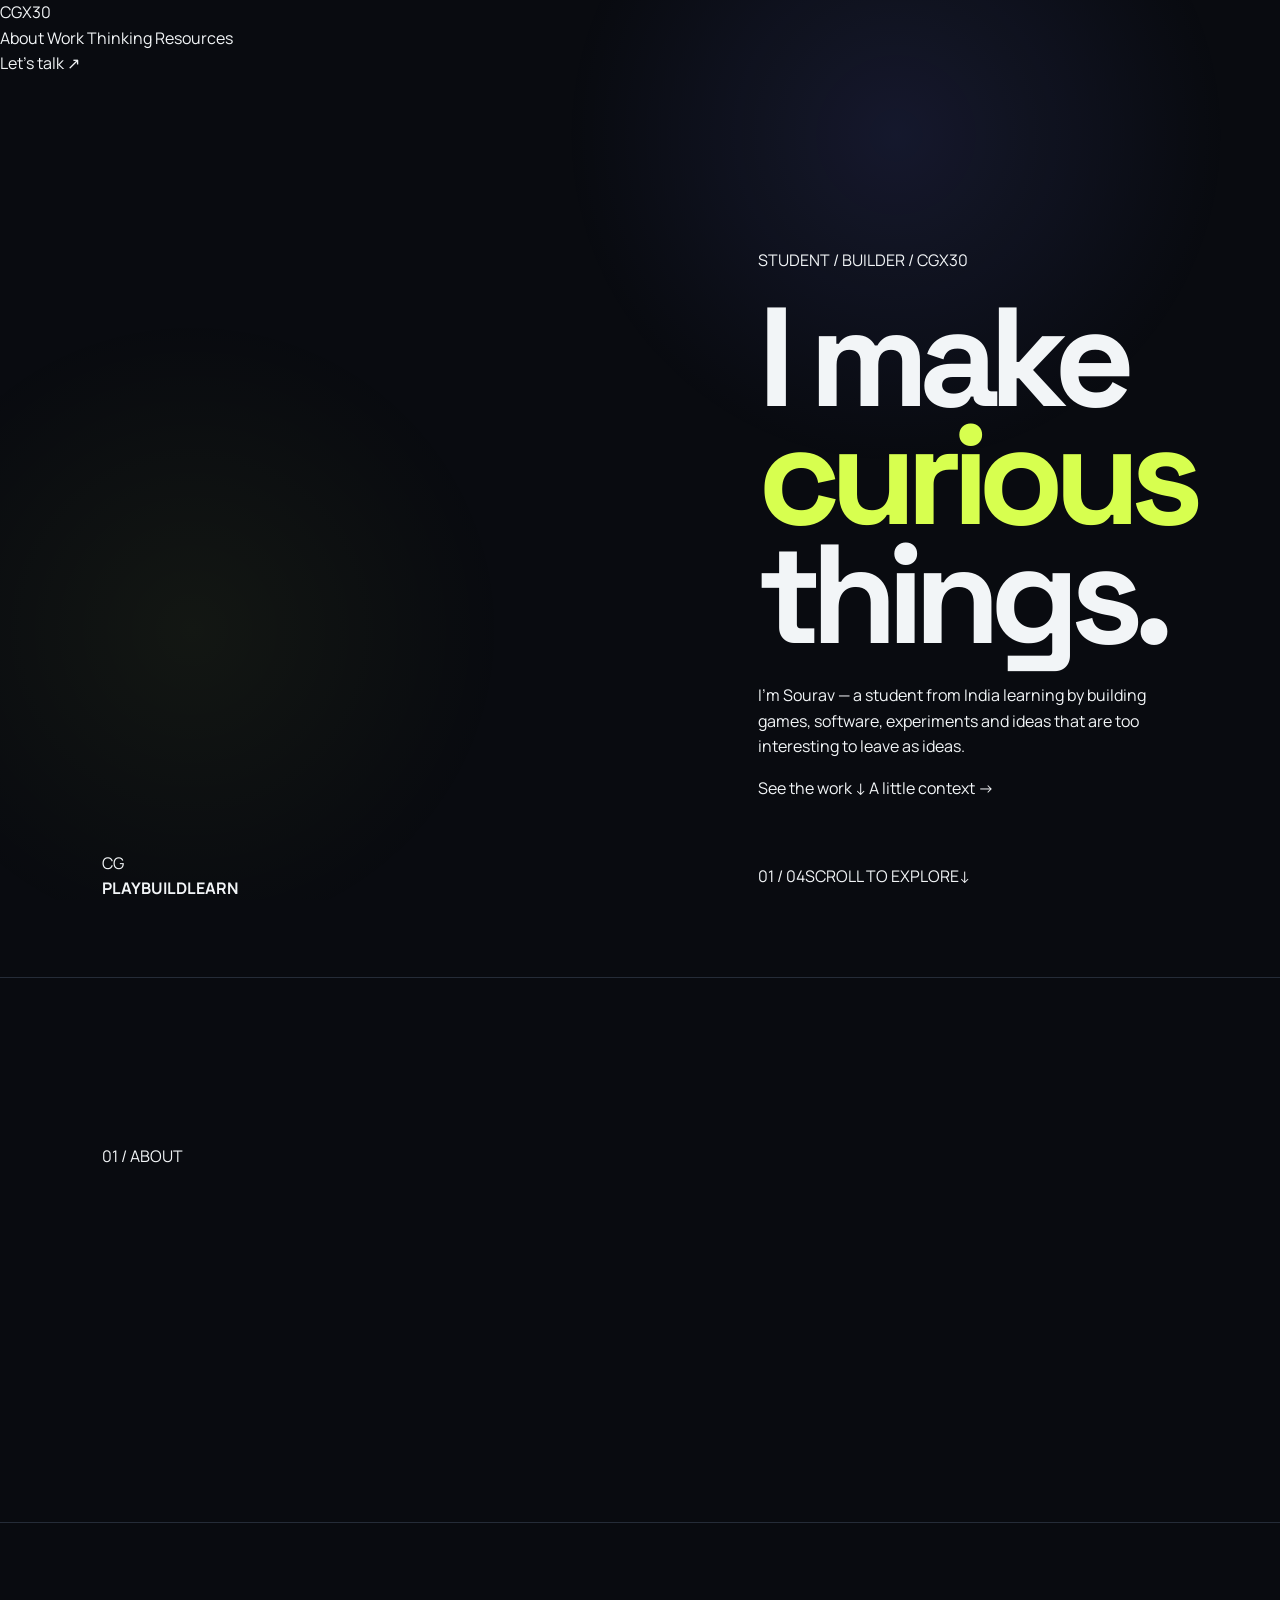
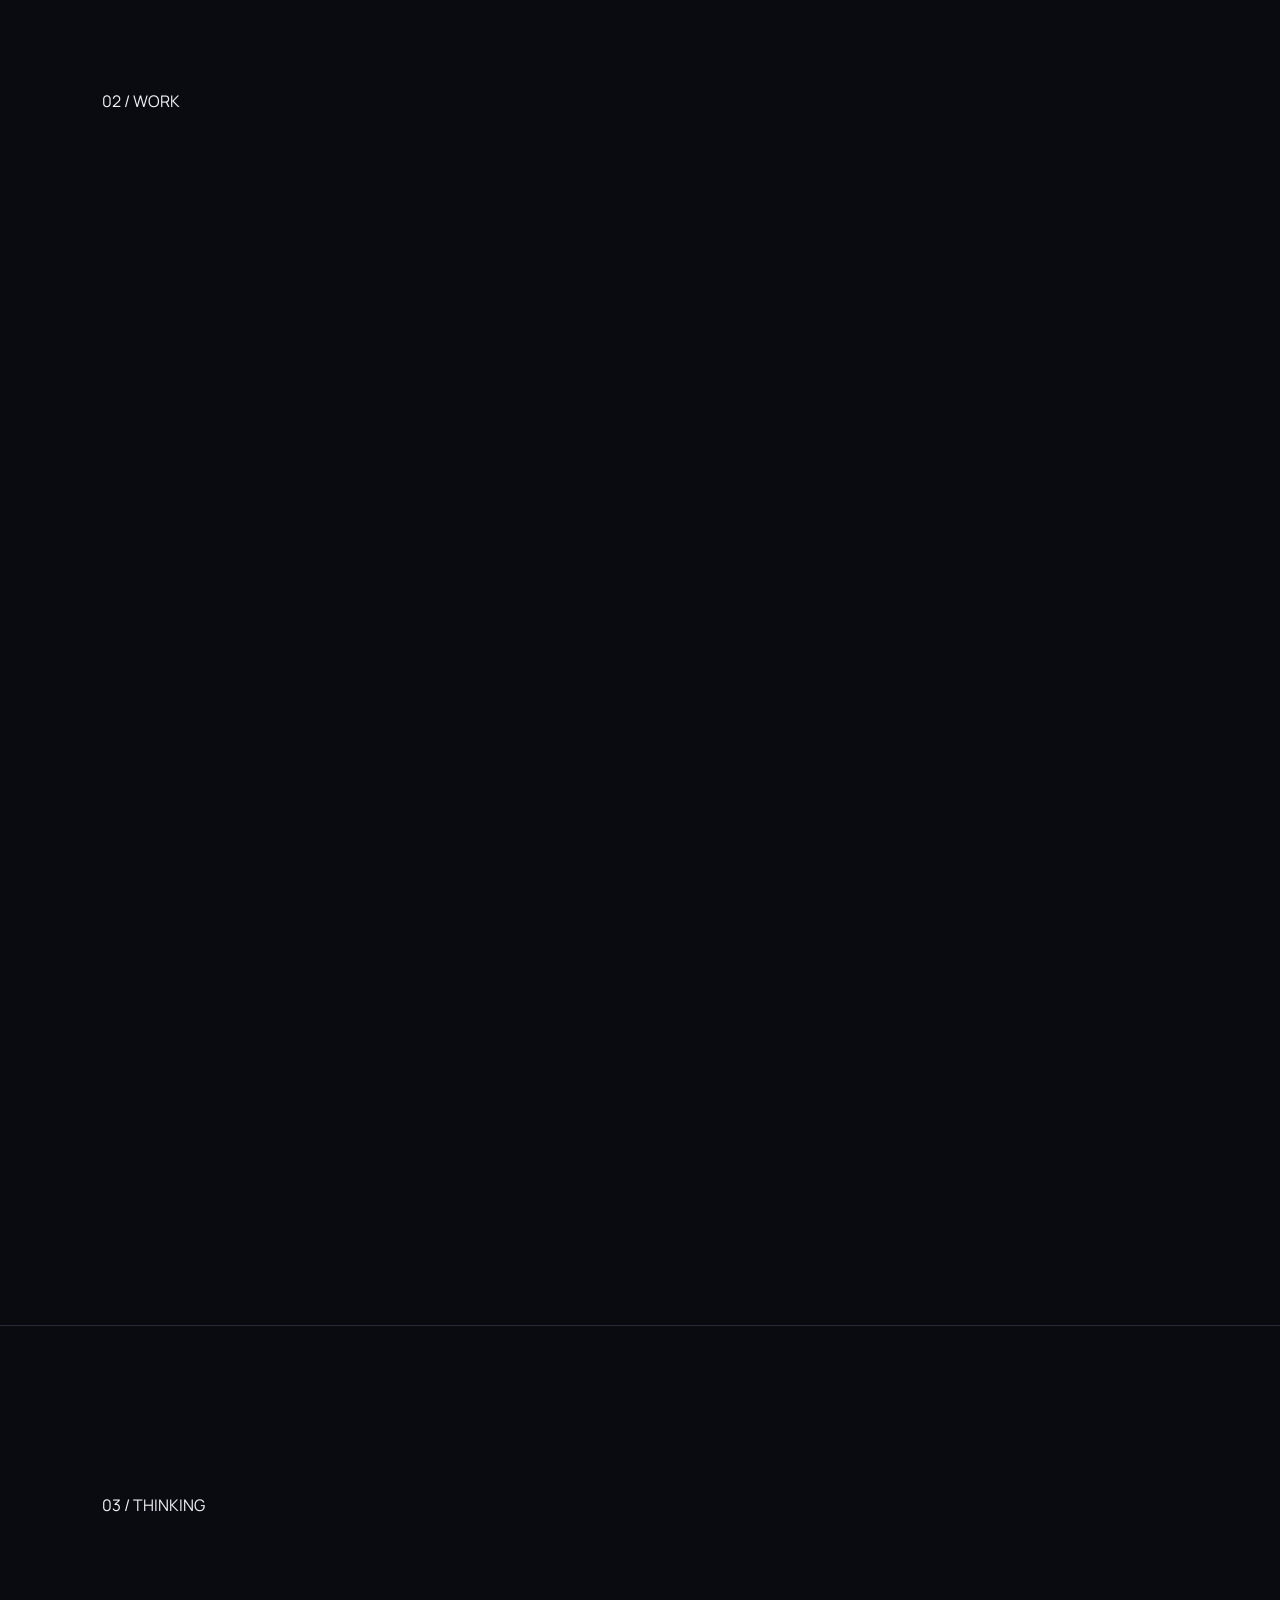
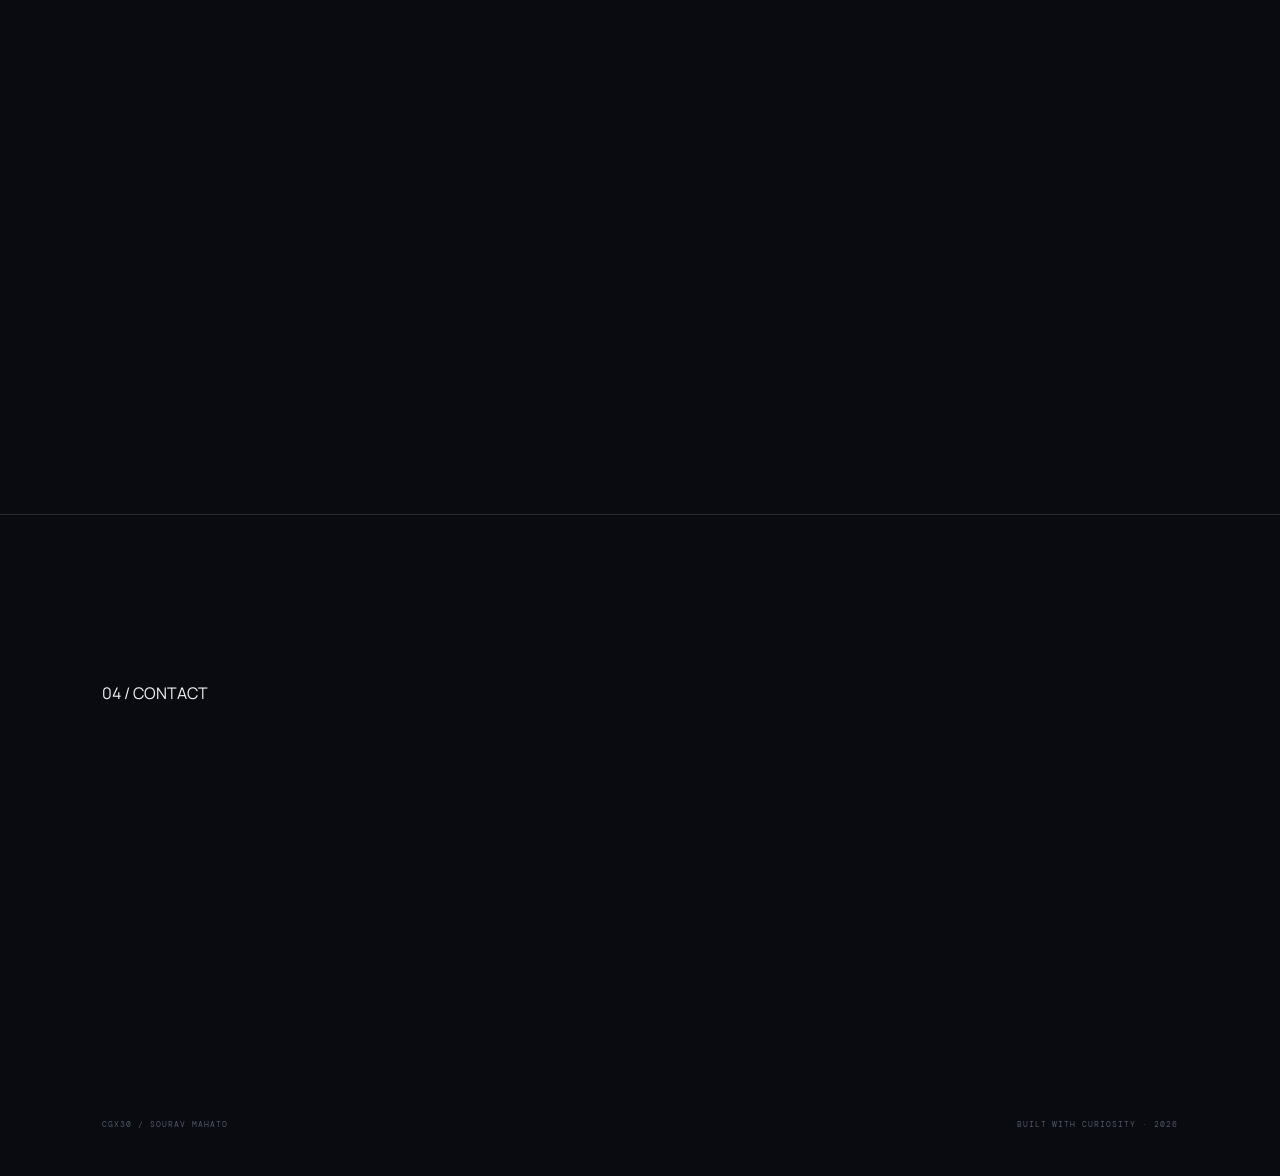
==== commit e3fe88f8: "rebuild portfolio homepage" ====
--- a/index.html
+++ b/index.html
@@ -4,114 +4,147 @@
 <meta charset="utf-8">
 <meta name="viewport" content="width=device-width,initial-scale=1,viewport-fit=cover">
 <title>Sourav Mahato — CGX30</title>
-<meta name="description" content="Sourav Mahato — CGX30. A student building games, software and experiments from India.">
-<meta name="author" content="Sourav Mahato">
-<meta name="theme-color" content="#090b10">
+<meta name="description" content="Sourav Mahato — CGX30. Student, game creator and curious builder from India.">
+<meta name="theme-color" content="#08090c">
 <link rel="canonical" href="https://souravmahato2011371.github.io/My_Portfolio/">
-<meta property="og:type" content="website">
-<meta property="og:title" content="Sourav Mahato — CGX30">
-<meta property="og:description" content="Games, software and experiments by Sourav Mahato.">
-<meta property="og:url" content="https://souravmahato2011371.github.io/My_Portfolio/">
-<meta name="twitter:card" content="summary">
-<link rel="icon" href="data:image/svg+xml,%3Csvg xmlns='http://www.w3.org/2000/svg' viewBox='0 0 100 100'%3E%3Crect width='100' height='100' rx='24' fill='%23090b10'/%3E%3Cpath d='M24 68 43 27l13 24 10-16 12 33' fill='none' stroke='%23d7ff4f' stroke-width='8' stroke-linecap='round' stroke-linejoin='round'/%3E%3C/svg%3E">
-<script type="application/ld+json">{"@context":"https://schema.org","@type":"Person","name":"Sourav Mahato","alternateName":"CGX30","url":"https://souravmahato2011371.github.io/My_Portfolio/","nationality":"India","sameAs":["https://youtube.com/@cgx30"]}</script>
 <link rel="preconnect" href="https://fonts.googleapis.com">
 <link rel="preconnect" href="https://fonts.gstatic.com" crossorigin>
-<link href="https://fonts.googleapis.com/css2?family=DM+Mono:wght@400;500&family=Manrope:wght@400;500;600;700;800&family=Space+Grotesk:wght@500;600;700&display=swap" rel="stylesheet">
+<link href="https://fonts.googleapis.com/css2?family=DM+Mono:wght@400;500&family=Manrope:wght@400;600;700;800&family=Space+Grotesk:wght@500;600;700&display=swap" rel="stylesheet">
 <link rel="stylesheet" href="styles.css">
 </head>
 <body>
-<div class="noise" aria-hidden="true"></div>
-<div class="spotlight" aria-hidden="true"></div>
-<div class="progress" aria-hidden="true"><i></i></div>
+<div class="grain" aria-hidden="true"></div>
+<div class="cursor-glow" aria-hidden="true"></div>
+<div class="scroll-line" aria-hidden="true"><span></span></div>
 
-<header class="topbar">
-  <a class="brand" href="#top" aria-label="Sourav Mahato home">
-    <span class="brand-mark"><i></i><i></i><i></i></span><span>CGX30</span>
-  </a>
-  <nav aria-label="Primary navigation">
-    <a href="#about">About</a><a href="#work">Work</a><a href="#ideas">Ideas</a><a href="#contact">Contact</a>
+<header class="nav">
+  <a class="logo" href="#top" aria-label="CGX30 home"><span class="logo-bars"><i></i><i></i><i></i></span>CGX30</a>
+  <nav>
+    <a href="#about">About</a>
+    <a href="#work">Work</a>
+    <a href="#thinking">Thinking</a>
+    <a href="resources.html">Resources</a>
   </nav>
-  <button class="theme" id="theme" type="button" aria-label="Toggle color theme"><span></span><b>Mode</b></button>
+  <a class="nav-cta" href="#contact">Let's talk <span>↗</span></a>
 </header>
 
 <main id="top">
 <section class="hero">
-  <div class="hero-grid" aria-hidden="true"></div>
+  <div class="hero-bg" aria-hidden="true"></div>
   <div class="hero-copy">
-    <p class="eyebrow"><span class="pulse"></span> Student / Builder / CGX30</p>
-    <h1><span>Making</span><br><em>strange</em> <span>ideas</span><br><span>real.</span></h1>
-    <p class="lede">I’m Sourav — a student from India building games, apps, experiments and whatever I’m curious enough to learn next.</p>
-    <div class="hero-actions"><a class="btn primary magnetic" href="#work">Explore the work <span>↘</span></a><a class="text-link" href="#about">A little about me <span>→</span></a></div>
+    <p class="kicker"><span></span> STUDENT / BUILDER / CGX30</p>
+    <h1>I make<br><em>curious</em><br>things.</h1>
+    <p class="hero-text">I’m Sourav — a student from India learning by building games, software, experiments and ideas that are too interesting to leave as ideas.</p>
+    <div class="actions">
+      <a class="button button-fill" href="#work">See the work <span>↓</span></a>
+      <a class="underlink" href="#about">A little context <span>→</span></a>
+    </div>
   </div>
-  <div class="hero-orbit" aria-hidden="true">
-    <div class="orbit o1"><i class="orbit-dot"></i></div><div class="orbit o2"><i class="orbit-dot"></i></div><div class="orbit o3"><i class="orbit-dot"></i></div>
-    <div class="core"><span>CG</span></div>
-    <div class="orbit-label l1">BUILD</div><div class="orbit-label l2">PLAY</div><div class="orbit-label l3">LEARN</div>
+  <div class="hero-art" aria-hidden="true">
+    <div class="art-ring ring-a"><i></i></div>
+    <div class="art-ring ring-b"><i></i></div>
+    <div class="art-ring ring-c"><i></i></div>
+    <div class="art-core"><span>CG</span></div>
+    <b class="art-word word-a">PLAY</b><b class="art-word word-b">BUILD</b><b class="art-word word-c">LEARN</b>
   </div>
-  <div class="hero-meta"><span>01—06</span><span>Scroll to discover</span><span>↘</span></div>
+  <div class="hero-footer"><span>01 / 04</span><span>SCROLL TO EXPLORE</span><span>↓</span></div>
 </section>
 
-<section id="about" class="section about">
-  <div class="section-label">01 / ABOUT</div>
-  <div class="section-content">
-    <p class="display reveal">Not an expert.<br><span>Not pretending.</span><br>Just building.</p>
-    <div class="split">
-      <p class="body-copy reveal">I’m learning software by making things instead of waiting until I “know enough.” Games are the big obsession, but the curiosity spills into Android, Python, web development and AI.</p>
-      <div class="stats reveal">
-        <div><small>Based in</small><strong>India</strong></div>
-        <div><small>Learning</small><strong>Python · Web · Android</strong></div>
-        <div><small>Long game</small><strong>Make something memorable.</strong></div>
+<section id="about" class="section">
+  <div class="section-index">01 / ABOUT</div>
+  <div class="section-main">
+    <div class="section-heading reveal">I’m learning by<br><em>making.</em></div>
+    <div class="about-grid">
+      <p class="large-copy reveal">No polished “expert” story here. I’m still learning, and that’s the point. Every project is a way to understand something by actually putting it together.</p>
+      <div class="facts reveal">
+        <div><small>BASED IN</small><strong>India</strong></div>
+        <div><small>CURRENTLY LEARNING</small><strong>Python · Web · Android · AI</strong></div>
+        <div><small>BIGGEST PROJECT</small><strong>Cat Colony: Shifter</strong></div>
       </div>
     </div>
   </div>
 </section>
 
 <section id="work" class="section work">
-  <div class="section-label">02 / SELECTED WORK</div>
-  <div class="section-content">
-    <div class="work-intro"><p class="display reveal">Projects with<br><span>a pulse.</span></p><p class="body-copy reveal">Some are serious. Some are experiments. All of them teach me something I didn’t know before.</p></div>
-    <div class="project-list">
-      <a id="cat-colony" class="project-card magnetic-card reveal" href="#cat-colony">
-        <div class="project-visual cat"><div class="scan"></div><span class="visual-code">CC:S / 001</span><strong>CAT<br><i>COLONY</i></strong><small>SHIFTING WORLDS</small></div>
-        <div class="project-info"><div><small>GAME · ONGOING</small><h3>Cat Colony:<br>Shifter</h3></div><span class="round-arrow">↗</span><p>A colorful action-adventure RPG about feline civilizations, exploration, colony building and worlds connected by the Nine Tails.</p><div class="tags"><b>WORLD</b><b>RPG</b><b>PUZZLES</b></div></div>
+  <div class="section-index">02 / WORK</div>
+  <div class="section-main">
+    <div class="work-heading">
+      <div class="section-heading reveal">Things I’m<br><em>building.</em></div>
+      <p class="muted reveal">A few projects, prototypes and rabbit holes. Some are early. Some are growing. None are here just to fill a portfolio.</p>
+    </div>
+    <div class="projects">
+      <a class="project project-feature reveal" href="#cat-colony" id="cat-colony">
+        <div class="project-art cat-art">
+          <span class="art-id">GAME / 001</span>
+          <div class="planet"></div>
+          <div class="project-word">CAT<br><em>COLONY</em></div>
+          <span class="art-note">SHIFTING WORLDS</span>
+        </div>
+        <div class="project-copy">
+          <div class="project-top"><span>GAME · ONGOING</span><b>↗</b></div>
+          <h2>Cat Colony:<br>Shifter</h2>
+          <p>A colorful action-adventure RPG about feline civilizations, exploration, colony building, puzzles and worlds connected by the Nine Tails.</p>
+          <div class="chips"><i>WORLD</i><i>RPG</i><i>PUZZLES</i></div>
+        </div>
       </a>
-      <a id="experiments" class="project-card magnetic-card reveal" href="#experiments">
-        <div class="project-visual lab"><div class="gridlines"></div><span class="visual-code">LAB / 002</span><strong>TRY<br><i>AGAIN</i></strong><small>SMALL THINGS → BIG THINGS</small></div>
-        <div class="project-info"><div><small>LAB · ONGOING</small><h3>Personal<br>Experiments</h3></div><span class="round-arrow">↗</span><p>Little prototypes, web toys, Python projects and ideas that exist mainly because I wanted to know: “Can I make this?”</p><div class="tags"><b>PYTHON</b><b>WEB</b><b>PROTOTYPES</b></div></div>
+      <a class="project reveal" href="#experiments" id="experiments">
+        <div class="project-art lab-art">
+          <span class="art-id">LAB / 002</span>
+          <div class="lab-grid"></div>
+          <div class="project-word">TRY<br><em>AGAIN</em></div>
+          <span class="art-note">SMALL THINGS → BIG THINGS</span>
+        </div>
+        <div class="project-copy">
+          <div class="project-top"><span>EXPERIMENTS · ONGOING</span><b>↗</b></div>
+          <h2>Personal<br>Experiments</h2>
+          <p>Web toys, Python projects and prototypes made to answer one question: can I build it?</p>
+          <div class="chips"><i>PYTHON</i><i>WEB</i><i>PROTOTYPES</i></div>
+        </div>
       </a>
-      <a id="ai" class="project-card magnetic-card reveal" href="#ai">
-        <div class="project-visual ai"><div class="neural"></div><span class="visual-code">AI / 003</span><strong>TEACH<br><i>THE MACHINE</i></strong><small>LEARNING FROM FIRST PRINCIPLES</small></div>
-        <div class="project-info"><div><small>AI · EARLY STAGE</small><h3>AI,<br>from scratch.</h3></div><span class="round-arrow">↗</span><p>Learning models by building small ones myself — starting with the fundamentals instead of treating AI as a black box.</p><div class="tags"><b>PYTHON</b><b>ML</b><b>LEARNING</b></div></div>
+      <a class="project reveal" href="#ai" id="ai">
+        <div class="project-art ai-art">
+          <span class="art-id">AI / 003</span>
+          <div class="nodes"></div>
+          <div class="project-word">FROM<br><em>SCRATCH</em></div>
+          <span class="art-note">UNDERSTAND THE MACHINE</span>
+        </div>
+        <div class="project-copy">
+          <div class="project-top"><span>AI · LEARNING</span><b>↗</b></div>
+          <h2>AI,<br>from scratch.</h2>
+          <p>Learning machine learning fundamentals by building small models instead of treating AI like a black box.</p>
+          <div class="chips"><i>PYTHON</i><i>ML</i><i>FUNDAMENTALS</i></div>
+        </div>
       </a>
     </div>
   </div>
 </section>
 
-<section id="ideas" class="section ideas">
-  <div class="section-label">03 / HOW I THINK</div>
-  <div class="section-content">
-    <p class="display reveal">Curiosity is<br><span>the engine.</span></p>
-    <div class="idea-grid">
-      <article class="idea reveal"><span>01</span><h3>Make before perfect.</h3><p>The first version is supposed to be weird. It gives the next version something to improve.</p></article>
-      <article class="idea reveal"><span>02</span><h3>Keep the rabbit holes.</h3><p>The random “wait, how does that work?” questions usually lead to the most useful skills.</p></article>
-      <article class="idea reveal"><span>03</span><h3>Build things you care about.</h3><p>When the idea actually matters to you, learning stops feeling like homework.</p></article>
+<section id="thinking" class="section thinking">
+  <div class="section-index">03 / THINKING</div>
+  <div class="section-main">
+    <div class="section-heading reveal">Curiosity is<br><em>the engine.</em></div>
+    <div class="principles">
+      <article class="principle reveal"><span>01</span><h3>Make before perfect.</h3><p>The first version gives the second version something real to improve.</p></article>
+      <article class="principle reveal"><span>02</span><h3>Follow the rabbit hole.</h3><p>“How does that work?” is often a better starting point than a perfect syllabus.</p></article>
+      <article class="principle reveal"><span>03</span><h3>Build what matters.</h3><p>When the idea means something, learning becomes much easier to stick with.</p></article>
     </div>
   </div>
 </section>
 
 <section id="contact" class="section contact">
-  <div class="section-label">04 / CONTACT</div>
-  <div class="section-content">
-    <p class="eyebrow reveal">If you made it this far</p>
-    <h2 class="contact-title reveal">Let’s see what<br><em>happens next.</em></h2>
-    <div class="contact-row reveal"><span>Follow the projects, experiments and game development journey.</span><a class="btn primary magnetic" href="https://youtube.com/@cgx30" target="_blank" rel="noopener noreferrer">YouTube / @cgx30 ↗</a></div>
+  <div class="section-index">04 / CONTACT</div>
+  <div class="section-main">
+    <p class="kicker reveal"><span></span> END OF THE PAGE</p>
+    <h2 class="contact-heading reveal">What should<br><em>we build?</em></h2>
+    <div class="contact-bottom reveal">
+      <p>Follow the projects, experiments and game-development journey.</p>
+      <a class="button button-fill" href="https://youtube.com/@cgx30" target="_blank" rel="noopener noreferrer">YouTube / @cgx30 ↗</a>
+    </div>
   </div>
 </section>
 </main>
 
 <footer><span>CGX30 / SOURAV MAHATO</span><span>BUILT WITH CURIOSITY · 2026</span></footer>
-
 <script src="script.js"></script>
 </body>
 </html>
--- a/styles.css
+++ b/styles.css
@@ -1,18 +1,18 @@
 html.light{--bg:#f4f6f2;--surface:#ffffff;--surface2:#edf1eb;--ink:#111510;--muted:#566158;--line:#d7ddd6;--blue:#4d5ee8;--lime:#789900;--pink:#d83f78}html.light .topbar{background:rgba(244,246,242,.72);border-bottom-color:rgba(17,21,16,.08)}html.light body:before{background:radial-gradient(circle at 70% 15%,rgba(77,94,232,.10),transparent 28%),radial-gradient(circle at 15% 70%,rgba(120,153,0,.06),transparent 25%)}
 :root{--bg:#090b10;--surface:#10131b;--surface2:#151a25;--ink:#f2f5f7;--muted:#8993a4;--line:#252c38;--blue:#6f7cff;--lime:#d7ff4f;--pink:#ff5f9e;--mono:"DM Mono",monospace;--sans:"Manrope",system-ui,sans-serif;--display:"Space Grotesk",system-ui,sans-serif;--ease:cubic-bezier(.2,.8,.2,1)}
 *{box-sizing:border-box}html{scroll-behavior:smooth}body{margin:0;background:var(--bg);color:var(--ink);font-family:var(--sans);line-height:1.6;overflow-x:hidden}body:before{content:"";position:fixed;inset:0;z-index:-3;background:radial-gradient(circle at 70% 15%,rgba(111,124,255,.12),transparent 28%),radial-gradient(circle at 15% 70%,rgba(215,255,79,.05),transparent 25%)}a{color:inherit;text-decoration:none}button{font:inherit}::selection{background:var(--lime);color:#090b10}:focus-visible{outline:2px solid var(--lime);outline-offset:5px}
-.noise{position:fixed;inset:-50%;z-index:50;pointer-events:none;opacity:.035;background-image:url("data:image/svg+xml,%3Csvg viewBox='0 0 180 180' xmlns='http://www.w3.org/2000/svg'%3E%3Cfilter id='n'%3E%3CfeTurbulence type='fractalNoise' baseFrequency='.9' numOctaves='4' stitchTiles='stitch'/%3E%3C/filter%3E%3Crect width='100%25' height='100%25' filter='url(%23n)' opacity='.5'/%3E%3C/svg%3E");animation:noise .18s steps(2) infinite}.spotlight{position:fixed;inset:0;z-index:1;pointer-events:none;background:radial-gradient(500px circle at var(--mx,50%) var(--my,50%),rgba(111,124,255,.08),transparent 55%)}.progress{position:fixed;top:0;left:0;width:100%;height:2px;z-index:100;background:transparent}.progress i{display:block;height:100%;width:100%;transform:scaleX(0);transform-origin:left;background:linear-gradient(90deg,var(--lime),var(--blue),var(--pink))}
+.noise{position:fixed;inset:-50%;z-index:50;pointer-events:none;opacity:.02;background-image:url("data:image/svg+xml,%3Csvg viewBox='0 0 180 180' xmlns='http://www.w3.org/2000/svg'%3E%3Cfilter id='n'%3E%3CfeTurbulence type='fractalNoise' baseFrequency='.9' numOctaves='4' stitchTiles='stitch'/%3E%3C/filter%3E%3Crect width='100%25' height='100%25' filter='url(%23n)' opacity='.5'/%3E%3C/svg%3E");animation:none}.spotlight{position:fixed;inset:0;z-index:1;pointer-events:none;opacity:.55;background:radial-gradient(500px circle at var(--mx,50%) var(--my,50%),rgba(111,124,255,.08),transparent 55%)}.progress{position:fixed;top:0;left:0;width:100%;height:2px;z-index:100;background:transparent}.progress i{display:block;height:100%;width:100%;transform:scaleX(0);transform-origin:left;background:linear-gradient(90deg,var(--lime),var(--blue),var(--pink))}
 .topbar{height:76px;position:fixed;top:0;left:0;right:0;z-index:40;display:flex;align-items:center;justify-content:space-between;padding:0 clamp(20px,5vw,76px);border-bottom:1px solid rgba(255,255,255,.06);background:rgba(9,11,16,.62);backdrop-filter:blur(18px);-webkit-backdrop-filter:blur(18px)}.brand{display:flex;align-items:center;gap:11px;font:700 13px var(--mono);letter-spacing:.08em}.brand-mark{display:flex;gap:3px;height:18px;align-items:flex-end}.brand-mark i{display:block;width:4px;background:var(--lime);border-radius:2px}.brand-mark i:nth-child(1){height:9px}.brand-mark i:nth-child(2){height:15px}.brand-mark i:nth-child(3){height:12px}.topbar nav{display:flex;gap:clamp(18px,3vw,42px)}.topbar nav a,.theme{font:400 10px var(--mono);text-transform:uppercase;letter-spacing:.12em;color:var(--muted);transition:.25s}.topbar nav a:hover{color:var(--ink)}.theme{border:1px solid var(--line);background:transparent;border-radius:100px;padding:9px 12px;cursor:pointer;display:flex;align-items:center;gap:8px}.theme span{width:7px;height:7px;border-radius:50%;background:var(--lime);box-shadow:0 0 12px var(--lime)}.theme:hover{border-color:var(--lime);color:var(--ink)}
 main{max-width:1600px;margin:auto}.hero{min-height:100svh;position:relative;padding:150px clamp(20px,8vw,130px) 70px;display:grid;grid-template-columns:minmax(0,1fr) minmax(280px,420px);align-items:center;gap:40px;overflow:hidden}.hero-grid{position:absolute;inset:0;opacity:.5;background-image:linear-gradient(rgba(255,255,255,.035) 1px,transparent 1px),linear-gradient(90deg,rgba(255,255,255,.035) 1px,transparent 1px);background-size:80px 80px;mask-image:linear-gradient(to bottom,black,transparent 80%);animation:gridshift 18s linear infinite}.eyebrow,.section-label,.visual-code,.project-info small,.tags,.hero-meta,footer,.secret-code{font-family:var(--mono);text-transform:uppercase;letter-spacing:.12em}.eyebrow{font-size:10px;color:var(--muted);display:flex;align-items:center;gap:10px}.pulse{width:6px;height:6px;border-radius:50%;background:var(--lime);box-shadow:0 0 0 0 rgba(215,255,79,.5);animation:pulse 2s infinite}.hero h1{font:700 clamp(4.5rem,11vw,10.8rem)/.84 var(--display);letter-spacing:-.075em;margin:25px 0 30px;max-width:900px}.hero h1 em,.display span,.contact-title em{font-style:normal;color:var(--lime)}.lede{font-size:clamp(1rem,1.4vw,1.2rem);color:var(--muted);max-width:560px;line-height:1.8}.hero-actions{display:flex;align-items:center;gap:26px;margin-top:38px}.btn{display:inline-flex;align-items:center;gap:28px;padding:15px 18px;border:1px solid var(--line);font:500 10px var(--mono);text-transform:uppercase;letter-spacing:.1em;transition:transform .4s var(--ease),border-color .3s,background .3s}.btn.primary{background:var(--lime);color:#090b10;border-color:var(--lime)}.btn.primary:hover{background:#e4ff7b}.btn span{font-size:15px}.text-link{font:400 10px var(--mono);text-transform:uppercase;letter-spacing:.1em;color:var(--muted)}.text-link span{color:var(--lime);margin-left:8px;transition:transform .3s;display:inline-block}.text-link:hover span{transform:translateX(5px)}
-.hero-orbit{width:min(32vw,420px);aspect-ratio:1;position:relative;justify-self:end;animation:float 7s ease-in-out infinite}.orbit{position:absolute;border:1px solid rgba(255,255,255,.12);border-radius:50%;inset:4%;animation:spin 22s linear infinite}.o2{inset:18%;border-color:rgba(111,124,255,.35);animation-duration:14s;animation-direction:reverse}.o3{inset:32%;border-color:rgba(215,255,79,.28);animation-duration:9s}.core{position:absolute;inset:42%;border-radius:50%;display:grid;place-items:center;background:radial-gradient(circle at 35% 30%,#8c98ff,var(--blue) 45%,#28305d);box-shadow:0 0 80px rgba(111,124,255,.35),inset 0 0 30px rgba(255,255,255,.2);font:700 13px var(--mono)}.orbit:after{content:"";position:absolute;width:8px;height:8px;border-radius:50%;background:var(--lime);top:12%;left:8%;box-shadow:0 0 20px var(--lime)}.o2:after{background:var(--pink);left:auto;right:8%;top:75%;box-shadow:0 0 20px var(--pink)}.o3:after{background:var(--blue);top:auto;bottom:0;left:50%;box-shadow:0 0 20px var(--blue)}.orbit-label{position:absolute;font:500 8px var(--mono);color:var(--muted);letter-spacing:.18em}.l1{top:9%;right:0}.l2{bottom:13%;left:0}.l3{top:47%;right:-3%}.hero-meta{grid-column:1/-1;display:flex;justify-content:space-between;color:#5e6878;font-size:8px;border-top:1px solid var(--line);padding-top:18px;margin-top:35px}
+.hero-orbit{width:min(32vw,420px);aspect-ratio:1;position:relative;justify-self:end;animation:float 7s ease-in-out infinite}.orbit{position:absolute;border:1px solid rgba(255,255,255,.12);border-radius:50%;inset:4%;animation:spin 22s linear infinite}.o2{inset:18%;border-color:rgba(111,124,255,.35);animation-duration:14s;animation-direction:reverse}.o3{inset:32%;border-color:rgba(215,255,79,.28);animation-duration:9s}.core{position:absolute;inset:42%;border-radius:50%;display:grid;place-items:center;background:radial-gradient(circle at 35% 30%,#8c98ff,var(--blue) 45%,#28305d);box-shadow:0 0 80px rgba(111,124,255,.35),inset 0 0 30px rgba(255,255,255,.2);font:700 13px var(--mono)}.orbit-dot{position:absolute;width:8px;height:8px;left:50%;top:50%;margin:-4px;border-radius:50%;background:var(--lime);box-shadow:0 0 18px var(--lime);transform:rotate(28deg) translateY(-48%);transform-origin:0 48%}.o2 .orbit-dot{background:var(--pink);box-shadow:0 0 18px var(--pink);transform:rotate(205deg) translateY(-50%)}.o3 .orbit-dot{background:var(--blue);box-shadow:0 0 18px var(--blue);transform:rotate(330deg) translateY(-50%)}.orbit-label{position:absolute;font:500 8px var(--mono);color:var(--muted);letter-spacing:.18em}.l1{top:9%;right:0}.l2{bottom:13%;left:0}.l3{top:47%;right:-3%}.hero-meta{grid-column:1/-1;display:flex;justify-content:space-between;color:#5e6878;font-size:8px;border-top:1px solid var(--line);padding-top:18px;margin-top:35px}
 .section{display:grid;grid-template-columns:clamp(120px,17vw,250px) minmax(0,1fr);gap:30px;padding:clamp(100px,13vw,190px) clamp(20px,8vw,130px);border-top:1px solid var(--line)}.section-label{font-size:9px;color:#5e6878}.section-content{min-width:0}.display{font:600 clamp(3rem,7vw,7rem)/.95 var(--display);letter-spacing:-.065em;margin:0;max-width:900px}.display span{color:var(--muted)}.split{display:grid;grid-template-columns:1fr 1fr;gap:90px;margin-top:90px}.body-copy{font-size:clamp(1.05rem,1.6vw,1.35rem);line-height:1.8;color:var(--muted);max-width:620px}.stats{display:grid;gap:22px}.stats div{padding-top:17px;border-top:1px solid var(--line)}.stats small{font:9px var(--mono);color:#5e6878;text-transform:uppercase;letter-spacing:.14em}.stats strong{display:block;font:500 14px var(--display);margin-top:8px}
-.work-intro{display:flex;align-items:flex-end;justify-content:space-between;gap:40px;margin-bottom:80px}.work-intro .body-copy{max-width:320px;font-size:14px}.project-list{display:grid;gap:26px}.project-card{display:grid;grid-template-columns:1.15fr .85fr;min-height:530px;border:1px solid var(--line);background:var(--surface);overflow:hidden;transition:border-color .4s,transform .5s var(--ease)}.project-card:hover{border-color:#46516a}.project-visual{position:relative;overflow:hidden;min-height:400px;background:#0b0f17;display:flex;flex-direction:column;justify-content:space-between;padding:25px}.project-visual:after{content:"";position:absolute;inset:0;background:linear-gradient(125deg,transparent 40%,rgba(255,255,255,.04) 50%,transparent 60%);transform:translateX(-100%);transition:transform .8s}.project-card:hover .project-visual:after{transform:translateX(100%)}.visual-code{font-size:9px;color:#6e7888;position:relative;z-index:2}.project-visual strong{font:700 clamp(3.5rem,7vw,8rem)/.78 var(--display);letter-spacing:-.08em;position:relative;z-index:2}.project-visual strong i{font-style:normal;color:var(--lime)}.project-visual small{font-size:8px;color:#6e7888;position:relative;z-index:2}.cat{background:radial-gradient(circle at 65% 40%,rgba(111,124,255,.35),transparent 22%),linear-gradient(135deg,#0b0f17,#15102b 70%,#0b0f17)}.cat:before{content:"";position:absolute;width:42%;aspect-ratio:1;border:1px solid rgba(215,255,79,.5);border-radius:50%;right:14%;top:23%;box-shadow:0 0 100px rgba(111,124,255,.25),inset 0 0 40px rgba(215,255,79,.05)}.cat .scan{position:absolute;left:0;right:0;height:1px;background:var(--lime);opacity:.35;animation:scan 4s ease-in-out infinite}.lab{background:linear-gradient(135deg,#0a1010,#101d19)}.gridlines{position:absolute;inset:0;background-image:linear-gradient(rgba(215,255,79,.09) 1px,transparent 1px),linear-gradient(90deg,rgba(215,255,79,.09) 1px,transparent 1px);background-size:35px 35px;transform:perspective(500px) rotateX(60deg) scale(1.6);transform-origin:bottom;opacity:.5}.lab:before{content:"";position:absolute;width:180px;height:180px;border-radius:50%;border:1px solid rgba(215,255,79,.4);left:20%;top:20%;box-shadow:0 0 50px rgba(215,255,79,.08)}.ai{background:radial-gradient(circle at 50% 50%,rgba(255,95,158,.18),transparent 25%),#0e0c16}.neural{position:absolute;inset:10%;background-image:radial-gradient(circle,#ff5f9e 1px,transparent 2px);background-size:32px 32px;mask-image:radial-gradient(circle,black,transparent 70%);animation:neural 8s linear infinite}.ai:before,.ai:after{content:"";position:absolute;width:160px;height:160px;border:1px solid rgba(255,95,158,.35);border-radius:50%;left:50%;top:50%;transform:translate(-50%,-50%)}.ai:after{width:280px;height:280px;border-color:rgba(111,124,255,.22);transform:translate(-50%,-50%) rotate(45deg) scaleY(.5)}.project-info{padding:38px;display:flex;flex-direction:column;position:relative}.project-info small{font-size:8px;color:var(--lime)}.project-info h3{font:600 clamp(2.2rem,4vw,4.2rem)/.92 var(--display);letter-spacing:-.06em;margin:18px 0 30px}.round-arrow{position:absolute;right:35px;top:38px;width:42px;height:42px;border:1px solid var(--line);border-radius:50%;display:grid;place-items:center;color:var(--lime);transition:.4s}.project-card:hover .round-arrow{transform:rotate(45deg);background:var(--lime);color:#090b10}.project-info p{color:var(--muted);font-size:14px;line-height:1.8;max-width:430px;margin-top:auto}.tags{display:flex;gap:8px;flex-wrap:wrap;margin-top:25px}.tags b{font-size:8px;font-weight:400;color:#6e7888;border:1px solid var(--line);padding:7px 9px}
+.work-intro{display:flex;align-items:flex-end;justify-content:space-between;gap:40px;margin-bottom:80px}.work-intro .body-copy{max-width:320px;font-size:14px}.project-list{display:grid;gap:26px}.project-card{display:grid;contain:layout paint;grid-template-columns:1.15fr .85fr;min-height:530px;border:1px solid var(--line);background:var(--surface);overflow:hidden;transition:border-color .4s,transform .5s var(--ease)}.project-card:hover{border-color:#46516a}.project-visual{position:relative;overflow:hidden;min-height:400px;background:#0b0f17;display:flex;flex-direction:column;justify-content:space-between;padding:25px}.project-visual:after{content:"";position:absolute;inset:0;background:linear-gradient(125deg,transparent 40%,rgba(255,255,255,.04) 50%,transparent 60%);transform:translateX(-100%);transition:transform .8s}.project-card:hover .project-visual:after{transform:translateX(100%)}.visual-code{font-size:9px;color:#6e7888;position:relative;z-index:2}.project-visual strong{font:700 clamp(3.5rem,7vw,8rem)/.78 var(--display);letter-spacing:-.08em;position:relative;z-index:2}.project-visual strong i{font-style:normal;color:var(--lime)}.project-visual small{font-size:8px;color:#6e7888;position:relative;z-index:2}.cat{background:radial-gradient(circle at 65% 40%,rgba(111,124,255,.35),transparent 22%),linear-gradient(135deg,#0b0f17,#15102b 70%,#0b0f17)}.cat:before{content:"";position:absolute;width:42%;aspect-ratio:1;border:1px solid rgba(215,255,79,.5);border-radius:50%;right:14%;top:23%;box-shadow:0 0 100px rgba(111,124,255,.25),inset 0 0 40px rgba(215,255,79,.05)}.cat .scan{position:absolute;left:0;right:0;height:1px;background:var(--lime);opacity:.35;animation:scan 4s ease-in-out infinite}.lab{background:linear-gradient(135deg,#0a1010,#101d19)}.gridlines{position:absolute;inset:0;background-image:linear-gradient(rgba(215,255,79,.09) 1px,transparent 1px),linear-gradient(90deg,rgba(215,255,79,.09) 1px,transparent 1px);background-size:35px 35px;transform:perspective(500px) rotateX(60deg) scale(1.6);transform-origin:bottom;opacity:.5}.lab:before{content:"";position:absolute;width:180px;height:180px;border-radius:50%;border:1px solid rgba(215,255,79,.4);left:20%;top:20%;box-shadow:0 0 50px rgba(215,255,79,.08)}.ai{background:radial-gradient(circle at 50% 50%,rgba(255,95,158,.18),transparent 25%),#0e0c16}.neural{position:absolute;inset:10%;background-image:radial-gradient(circle,#ff5f9e 1px,transparent 2px);background-size:32px 32px;mask-image:radial-gradient(circle,black,transparent 70%);animation:neural 8s linear infinite}.ai:before,.ai:after{content:"";position:absolute;width:160px;height:160px;border:1px solid rgba(255,95,158,.35);border-radius:50%;left:50%;top:50%;transform:translate(-50%,-50%)}.ai:after{width:280px;height:280px;border-color:rgba(111,124,255,.22);transform:translate(-50%,-50%) rotate(45deg) scaleY(.5)}.project-info{padding:38px;display:flex;flex-direction:column;position:relative}.project-info small{font-size:8px;color:var(--lime)}.project-info h3{font:600 clamp(2.2rem,4vw,4.2rem)/.92 var(--display);letter-spacing:-.06em;margin:18px 0 30px}.round-arrow{position:absolute;right:35px;top:38px;width:42px;height:42px;border:1px solid var(--line);border-radius:50%;display:grid;place-items:center;color:var(--lime);transition:.4s}.project-card:hover .round-arrow{transform:rotate(45deg);background:var(--lime);color:#090b10}.project-info p{color:var(--muted);font-size:14px;line-height:1.8;max-width:430px;margin-top:auto}.tags{display:flex;gap:8px;flex-wrap:wrap;margin-top:25px}.tags b{font-size:8px;font-weight:400;color:#6e7888;border:1px solid var(--line);padding:7px 9px}
 .idea-grid{display:grid;grid-template-columns:repeat(3,1fr);margin-top:90px;border-top:1px solid var(--line)}.idea{padding:28px 30px 0 0;border-right:1px solid var(--line)}.idea:not(:first-child){padding-left:30px}.idea:last-child{border-right:0}.idea>span{font:10px var(--mono);color:var(--lime)}.idea h3{font:600 clamp(1.6rem,2.5vw,2.4rem)/1 var(--display);letter-spacing:-.04em;margin:65px 0 18px}.idea p{color:var(--muted);font-size:14px;max-width:30ch}
 .contact-title{font:600 clamp(4rem,10vw,10rem)/.86 var(--display);letter-spacing:-.08em;margin:25px 0 70px}.contact-row{display:flex;align-items:center;justify-content:space-between;gap:30px;border-top:1px solid var(--line);padding-top:24px}.contact-row>span{font:10px var(--mono);color:#6e7888;text-transform:uppercase;letter-spacing:.1em;max-width:430px}
 footer{display:flex;justify-content:space-between;padding:45px clamp(20px,8vw,130px);color:#4f5968;font-size:8px}
 .reveal{opacity:0;transform:translateY(28px);transition:opacity .9s var(--ease),transform .9s var(--ease)}.reveal.in{opacity:1;transform:none}.reveal:nth-child(2){transition-delay:.08s}.reveal:nth-child(3){transition-delay:.16s}
 .secret{position:fixed;inset:0;z-index:200;background:rgba(5,7,11,.96);display:grid;place-items:center;opacity:0;pointer-events:none;transition:opacity .45s}.secret.open{opacity:1;pointer-events:auto}.secret-panel{position:relative;z-index:2;width:min(600px,calc(100% - 40px));padding:45px;border:1px solid #303949;background:#0d1119;box-shadow:0 30px 100px rgba(0,0,0,.6)}.secret-panel h2{font:600 clamp(3rem,8vw,6rem)/.9 var(--display);letter-spacing:-.07em;margin:20px 0}.secret-panel h2 em{font-style:normal;color:var(--lime)}.secret-panel>p:not(.eyebrow){color:var(--muted);max-width:400px}.secret-code{display:block;color:#5e6878;font-size:8px;margin-top:45px}.secret-close{position:absolute;z-index:3;right:28px;top:22px;border:0;background:transparent;color:#8993a4;font-size:30px;cursor:pointer}.secret-stars{position:absolute;inset:0;background-image:radial-gradient(circle,rgba(255,255,255,.65) 1px,transparent 1.5px);background-size:73px 61px;opacity:.18;animation:stars 12s linear infinite}
 @keyframes pulse{70%{box-shadow:0 0 0 8px transparent}100%{box-shadow:0 0 0 0 transparent}}@keyframes float{50%{transform:translateY(-14px) rotate(2deg)}}@keyframes spin{to{transform:rotate(360deg)}}@keyframes gridshift{to{background-position:80px 80px}}@keyframes scan{0%,100%{top:10%}50%{top:90%}}@keyframes neural{to{transform:translate(18px,-18px)}}@keyframes stars{to{background-position:73px 61px}}@keyframes noise{0%{transform:translate(0)}25%{transform:translate(2%,-1%)}50%{transform:translate(-1%,2%)}75%{transform:translate(1%,1%)}100%{transform:translate(-2%,-2%)}}
-@media(max-width:900px){.topbar nav{display:none}.hero{grid-template-columns:1fr;padding-top:130px}.hero-orbit{position:absolute;width:310px;right:-90px;top:150px;opacity:.65}.hero-copy{position:relative;z-index:2}.hero-meta{margin-top:70px}.section{grid-template-columns:1fr;gap:22px}.split{grid-template-columns:1fr;gap:55px}.project-card{grid-template-columns:1fr}.project-visual{min-height:360px}.project-info{min-height:390px}.work-intro{display:block}.work-intro .body-copy{margin-top:30px}.idea-grid{grid-template-columns:1fr}.idea,.idea:not(:first-child){border-right:0;border-bottom:1px solid var(--line);padding:28px 0}.idea:last-child{border-bottom:0}.idea h3{margin-top:30px}}
-@media(max-width:600px){.topbar{height:64px}.hero{padding-top:110px}.hero h1{font-size:clamp(4rem,20vw,7rem)}.hero-orbit{width:230px;right:-100px;top:160px;opacity:.38}.hero-actions{flex-direction:column;align-items:flex-start}.hero-meta span:nth-child(2){display:none}.section{padding-top:95px;padding-bottom:95px}.display{font-size:clamp(3rem,15vw,5rem)}.project-visual{min-height:300px}.project-visual strong{font-size:clamp(3.2rem,17vw,6rem)}.project-info{padding:28px;min-height:430px}.contact-title{font-size:clamp(4rem,19vw,7rem)}.contact-row{align-items:flex-start;flex-direction:column}footer{flex-direction:column;gap:12px}.secret-panel{padding:30px}}
+@media(max-width:900px){.spotlight{display:none}.hero-grid{animation:none}.hero-orbit{animation:none}.orbit{animation-duration:30s}.project-card{transition:border-color .25s}.project-card:hover .project-visual:after{transform:none}.topbar nav{display:none}.hero{grid-template-columns:1fr;padding-top:130px}.hero-orbit{position:absolute;width:310px;right:-90px;top:150px;opacity:.65}.hero-copy{position:relative;z-index:2}.hero-meta{margin-top:70px}.section{grid-template-columns:1fr;gap:22px}.split{grid-template-columns:1fr;gap:55px}.project-card{grid-template-columns:1fr}.project-visual{min-height:360px}.project-info{min-height:390px}.work-intro{display:block}.work-intro .body-copy{margin-top:30px}.idea-grid{grid-template-columns:1fr}.idea,.idea:not(:first-child){border-right:0;border-bottom:1px solid var(--line);padding:28px 0}.idea:last-child{border-bottom:0}.idea h3{margin-top:30px}}
+@media(max-width:600px){.noise{display:none}.topbar{backdrop-filter:none;-webkit-backdrop-filter:none;background:rgba(9,11,16,.94)}.orbit{animation-duration:36s}.topbar{height:64px}.hero{padding-top:110px}.hero h1{font-size:clamp(4rem,20vw,7rem)}.hero-orbit{width:230px;right:-100px;top:160px;opacity:.38}.hero-actions{flex-direction:column;align-items:flex-start}.hero-meta span:nth-child(2){display:none}.section{padding-top:95px;padding-bottom:95px}.display{font-size:clamp(3rem,15vw,5rem)}.project-visual{min-height:300px}.project-visual strong{font-size:clamp(3.2rem,17vw,6rem)}.project-info{padding:28px;min-height:430px}.contact-title{font-size:clamp(4rem,19vw,7rem)}.contact-row{align-items:flex-start;flex-direction:column}footer{flex-direction:column;gap:12px}.secret-panel{padding:30px}}
 @media(prefers-reduced-motion:reduce){*,*:before,*:after{animation-duration:.001ms!important;animation-iteration-count:1!important;scroll-behavior:auto!important;transition-duration:.001ms!important}.reveal{opacity:1;transform:none}}
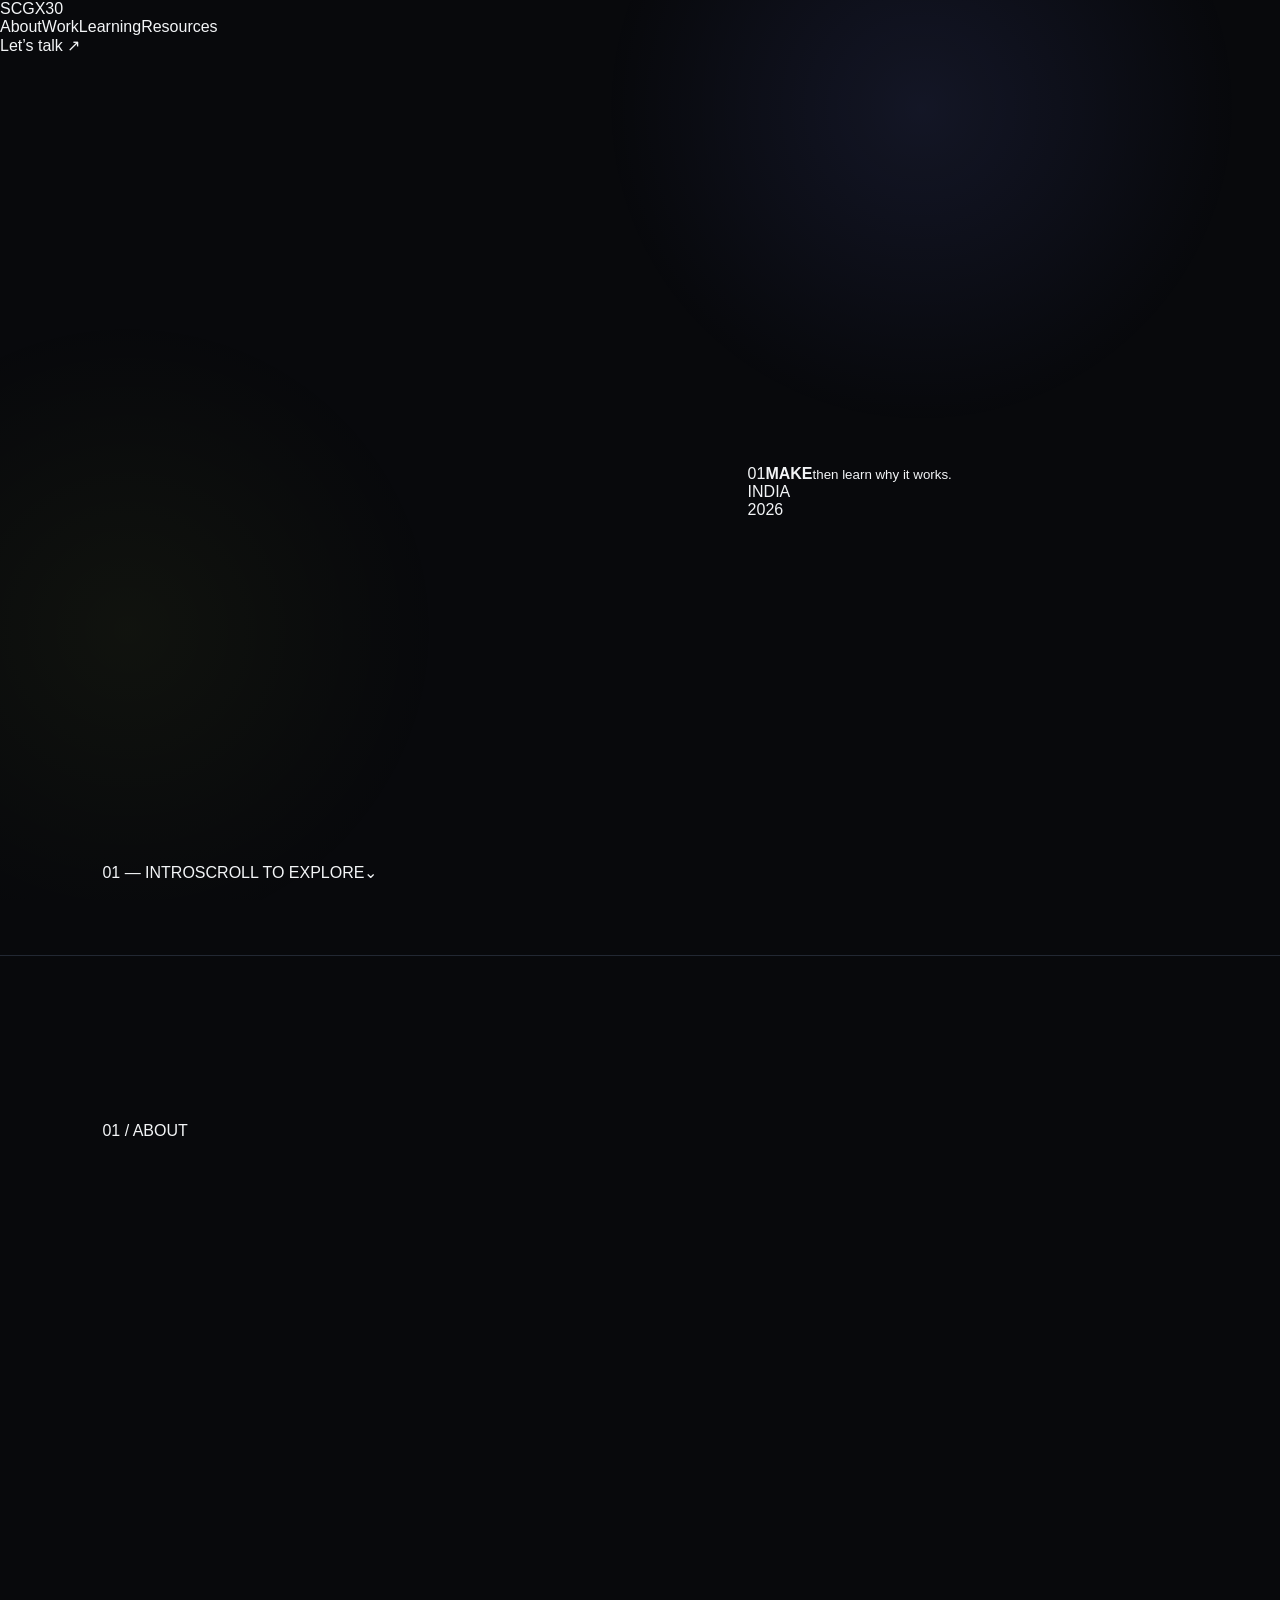
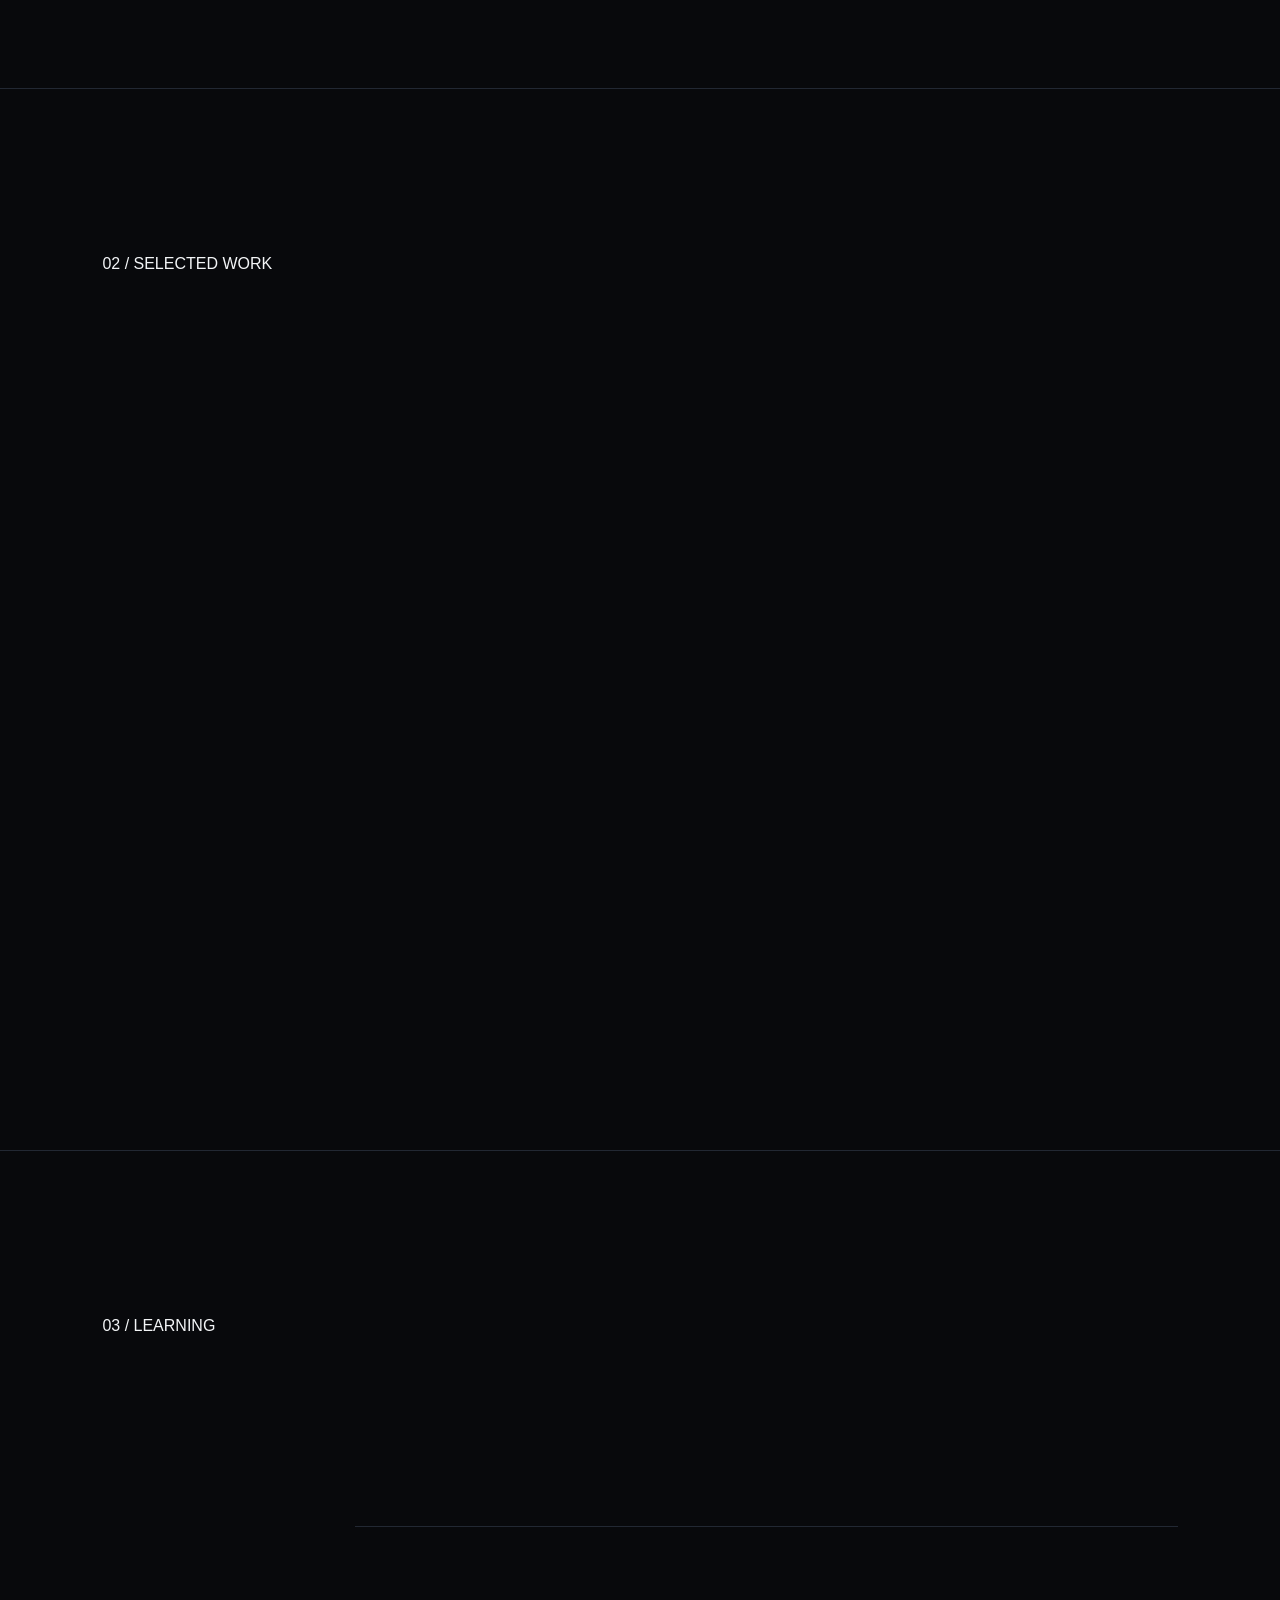
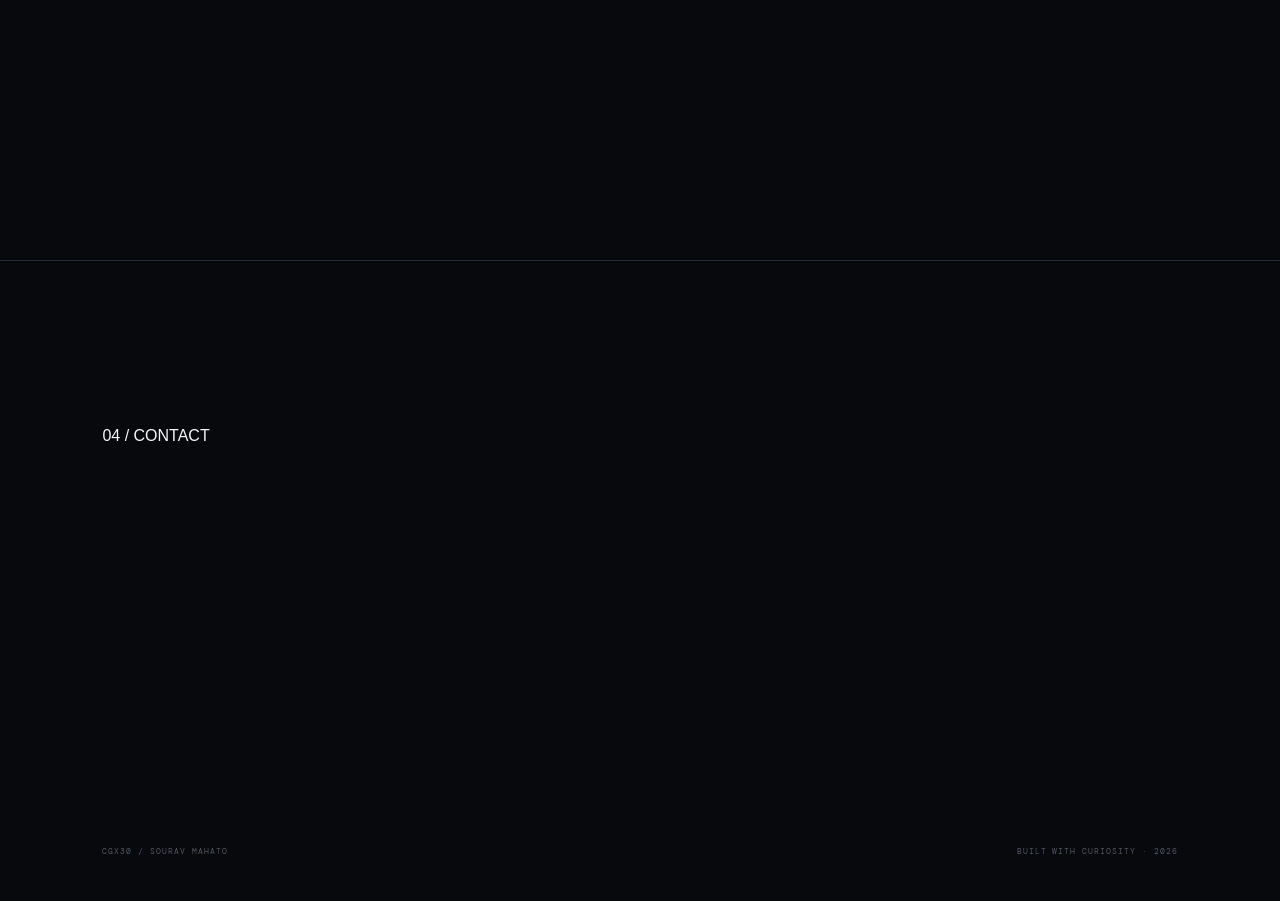
==== commit 50b95ddd: "Redesign portfolio homepage" ====
--- a/index.html
+++ b/index.html
@@ -1,150 +1 @@
-<!doctype html>
-<html lang="en">
-<head>
-<meta charset="utf-8">
-<meta name="viewport" content="width=device-width,initial-scale=1,viewport-fit=cover">
-<title>Sourav Mahato — CGX30</title>
-<meta name="description" content="Sourav Mahato — CGX30. Student, game creator and curious builder from India.">
-<meta name="theme-color" content="#08090c">
-<link rel="canonical" href="https://souravmahato2011371.github.io/My_Portfolio/">
-<link rel="preconnect" href="https://fonts.googleapis.com">
-<link rel="preconnect" href="https://fonts.gstatic.com" crossorigin>
-<link href="https://fonts.googleapis.com/css2?family=DM+Mono:wght@400;500&family=Manrope:wght@400;600;700;800&family=Space+Grotesk:wght@500;600;700&display=swap" rel="stylesheet">
-<link rel="stylesheet" href="styles.css">
-</head>
-<body>
-<div class="grain" aria-hidden="true"></div>
-<div class="cursor-glow" aria-hidden="true"></div>
-<div class="scroll-line" aria-hidden="true"><span></span></div>
-
-<header class="nav">
-  <a class="logo" href="#top" aria-label="CGX30 home"><span class="logo-bars"><i></i><i></i><i></i></span>CGX30</a>
-  <nav>
-    <a href="#about">About</a>
-    <a href="#work">Work</a>
-    <a href="#thinking">Thinking</a>
-    <a href="resources.html">Resources</a>
-  </nav>
-  <a class="nav-cta" href="#contact">Let's talk <span>↗</span></a>
-</header>
-
-<main id="top">
-<section class="hero">
-  <div class="hero-bg" aria-hidden="true"></div>
-  <div class="hero-copy">
-    <p class="kicker"><span></span> STUDENT / BUILDER / CGX30</p>
-    <h1>I make<br><em>curious</em><br>things.</h1>
-    <p class="hero-text">I’m Sourav — a student from India learning by building games, software, experiments and ideas that are too interesting to leave as ideas.</p>
-    <div class="actions">
-      <a class="button button-fill" href="#work">See the work <span>↓</span></a>
-      <a class="underlink" href="#about">A little context <span>→</span></a>
-    </div>
-  </div>
-  <div class="hero-art" aria-hidden="true">
-    <div class="art-ring ring-a"><i></i></div>
-    <div class="art-ring ring-b"><i></i></div>
-    <div class="art-ring ring-c"><i></i></div>
-    <div class="art-core"><span>CG</span></div>
-    <b class="art-word word-a">PLAY</b><b class="art-word word-b">BUILD</b><b class="art-word word-c">LEARN</b>
-  </div>
-  <div class="hero-footer"><span>01 / 04</span><span>SCROLL TO EXPLORE</span><span>↓</span></div>
-</section>
-
-<section id="about" class="section">
-  <div class="section-index">01 / ABOUT</div>
-  <div class="section-main">
-    <div class="section-heading reveal">I’m learning by<br><em>making.</em></div>
-    <div class="about-grid">
-      <p class="large-copy reveal">No polished “expert” story here. I’m still learning, and that’s the point. Every project is a way to understand something by actually putting it together.</p>
-      <div class="facts reveal">
-        <div><small>BASED IN</small><strong>India</strong></div>
-        <div><small>CURRENTLY LEARNING</small><strong>Python · Web · Android · AI</strong></div>
-        <div><small>BIGGEST PROJECT</small><strong>Cat Colony: Shifter</strong></div>
-      </div>
-    </div>
-  </div>
-</section>
-
-<section id="work" class="section work">
-  <div class="section-index">02 / WORK</div>
-  <div class="section-main">
-    <div class="work-heading">
-      <div class="section-heading reveal">Things I’m<br><em>building.</em></div>
-      <p class="muted reveal">A few projects, prototypes and rabbit holes. Some are early. Some are growing. None are here just to fill a portfolio.</p>
-    </div>
-    <div class="projects">
-      <a class="project project-feature reveal" href="#cat-colony" id="cat-colony">
-        <div class="project-art cat-art">
-          <span class="art-id">GAME / 001</span>
-          <div class="planet"></div>
-          <div class="project-word">CAT<br><em>COLONY</em></div>
-          <span class="art-note">SHIFTING WORLDS</span>
-        </div>
-        <div class="project-copy">
-          <div class="project-top"><span>GAME · ONGOING</span><b>↗</b></div>
-          <h2>Cat Colony:<br>Shifter</h2>
-          <p>A colorful action-adventure RPG about feline civilizations, exploration, colony building, puzzles and worlds connected by the Nine Tails.</p>
-          <div class="chips"><i>WORLD</i><i>RPG</i><i>PUZZLES</i></div>
-        </div>
-      </a>
-      <a class="project reveal" href="#experiments" id="experiments">
-        <div class="project-art lab-art">
-          <span class="art-id">LAB / 002</span>
-          <div class="lab-grid"></div>
-          <div class="project-word">TRY<br><em>AGAIN</em></div>
-          <span class="art-note">SMALL THINGS → BIG THINGS</span>
-        </div>
-        <div class="project-copy">
-          <div class="project-top"><span>EXPERIMENTS · ONGOING</span><b>↗</b></div>
-          <h2>Personal<br>Experiments</h2>
-          <p>Web toys, Python projects and prototypes made to answer one question: can I build it?</p>
-          <div class="chips"><i>PYTHON</i><i>WEB</i><i>PROTOTYPES</i></div>
-        </div>
-      </a>
-      <a class="project reveal" href="#ai" id="ai">
-        <div class="project-art ai-art">
-          <span class="art-id">AI / 003</span>
-          <div class="nodes"></div>
-          <div class="project-word">FROM<br><em>SCRATCH</em></div>
-          <span class="art-note">UNDERSTAND THE MACHINE</span>
-        </div>
-        <div class="project-copy">
-          <div class="project-top"><span>AI · LEARNING</span><b>↗</b></div>
-          <h2>AI,<br>from scratch.</h2>
-          <p>Learning machine learning fundamentals by building small models instead of treating AI like a black box.</p>
-          <div class="chips"><i>PYTHON</i><i>ML</i><i>FUNDAMENTALS</i></div>
-        </div>
-      </a>
-    </div>
-  </div>
-</section>
-
-<section id="thinking" class="section thinking">
-  <div class="section-index">03 / THINKING</div>
-  <div class="section-main">
-    <div class="section-heading reveal">Curiosity is<br><em>the engine.</em></div>
-    <div class="principles">
-      <article class="principle reveal"><span>01</span><h3>Make before perfect.</h3><p>The first version gives the second version something real to improve.</p></article>
-      <article class="principle reveal"><span>02</span><h3>Follow the rabbit hole.</h3><p>“How does that work?” is often a better starting point than a perfect syllabus.</p></article>
-      <article class="principle reveal"><span>03</span><h3>Build what matters.</h3><p>When the idea means something, learning becomes much easier to stick with.</p></article>
-    </div>
-  </div>
-</section>
-
-<section id="contact" class="section contact">
-  <div class="section-index">04 / CONTACT</div>
-  <div class="section-main">
-    <p class="kicker reveal"><span></span> END OF THE PAGE</p>
-    <h2 class="contact-heading reveal">What should<br><em>we build?</em></h2>
-    <div class="contact-bottom reveal">
-      <p>Follow the projects, experiments and game-development journey.</p>
-      <a class="button button-fill" href="https://youtube.com/@cgx30" target="_blank" rel="noopener noreferrer">YouTube / @cgx30 ↗</a>
-    </div>
-  </div>
-</section>
-</main>
-
-<footer><span>CGX30 / SOURAV MAHATO</span><span>BUILT WITH CURIOSITY · 2026</span></footer>
-<script src="script.js"></script>
-</body>
-</html>+<!doctype html><html lang="en"><head><meta charset="utf-8"><meta name="viewport" content="width=device-width,initial-scale=1,viewport-fit=cover"><meta name="theme-color" content="#0b0910"><meta name="description" content="Sourav Mahato — creative developer, student and builder."><link rel="canonical" href="https://souravmahato2011371.github.io/My_Portfolio/"><link rel="manifest" href="site.webmanifest"><title>Sourav Mahato — Creative Developer</title><link rel="preconnect" href="https://fonts.googleapis.com"><link rel="preconnect" href="https://fonts.gstatic.com" crossorigin><link href="https://fonts.googleapis.com/css2?family=DM+Mono:wght@400;500&family=DM+Sans:wght@400;500;600;700&family=Playfair+Display:ital,wght@0,600;1,600;1,700&display=swap" rel="stylesheet"><link rel="stylesheet" href="styles.css"></head><body><div class="noise"></div><div class="progress"><span></span></div><header class="site-nav"><a class="brand" href="#top"><span class="brand-mark">S</span><span>CGX30</span></a><nav><a href="#about">About</a><a href="#work">Work</a><a href="#learning">Learning</a><a href="resources.html">Resources</a></nav><a class="nav-link" href="#contact">Let’s talk <span>↗</span></a></header><main id="top"><section class="hero"><div class="hero-copy reveal"><p class="eyebrow"><span></span> CREATIVE DEVELOPER / STUDENT / CGX30</p><h1>I build<br><em>curious</em><br>things.</h1><p class="hero-lede">I’m Sourav — learning through code, games, experiments and ideas that deserve to become real.</p><div class="hero-actions"><a class="button primary" href="#work">Explore the work <span>↓</span></a><a class="text-link" href="#about">Read the story <span>→</span></a></div></div><div class="hero-editorial" aria-hidden="true"><div class="orbit orbit-one"></div><div class="orbit orbit-two"></div><div class="editorial-card"><span>01</span><strong>MAKE</strong><small>then learn why it works.</small></div><div class="side-note">INDIA<br>2026</div></div><div class="hero-meta"><span>01 — INTRO</span><span>SCROLL TO EXPLORE</span><span>⌄</span></div></section><section id="about" class="section"><aside class="section-label">01 / ABOUT</aside><div class="section-content"><div class="split-heading reveal"><h2>I’m learning<br>by <em>making.</em></h2><p>Not an “expert” story. A work-in-progress story.</p></div><div class="story-grid"><p class="story lead reveal">Every project is a way to understand something by actually putting it together. I like the space where technology, creativity and curiosity overlap.</p><div class="facts reveal"><div><span>BASED IN</span><strong>India</strong></div><div><span>LEARNING</span><strong>Python · Web · Android · AI</strong></div><div><span>BIGGEST IDEA</span><strong>Cat Colony: Shifter</strong></div></div></div></div></section><section id="work" class="section work"><aside class="section-label">02 / SELECTED WORK</aside><div class="section-content"><div class="section-intro reveal"><h2>Things I’m<br><em>building.</em></h2><p>Projects, prototypes and rabbit holes — kept here because they taught me something.</p></div><div class="project-list"><article class="project featured reveal"><div class="project-visual visual-cat"><span>GAME / 001</span><div class="visual-orbit"></div><b>CAT<br><em>COLONY</em></b><small>SHIFTING WORLDS</small></div><div class="project-info"><p class="project-tag">GAME · ONGOING</p><h3>Cat Colony:<br>Shifter</h3><p>A colorful action-adventure RPG about feline civilizations, exploration, colony building, puzzles and worlds connected by the Nine Tails.</p><div class="tags"><i>WORLD</i><i>RPG</i><i>PUZZLES</i></div></div></article><article class="project reveal"><div class="project-visual visual-lab"><span>LAB / 002</span><div class="lab-lines"></div><b>TRY<br><em>AGAIN</em></b><small>SMALL THINGS → BIG THINGS</small></div><div class="project-info"><p class="project-tag">EXPERIMENTS · ONGOING</p><h3>Personal<br>Experiments</h3><p>Web toys, Python projects and prototypes made to answer one question: can I build it?</p><div class="tags"><i>PYTHON</i><i>WEB</i><i>PROTOTYPES</i></div></div></article><article class="project reveal"><div class="project-visual visual-ai"><span>AI / 003</span><div class="ai-dots"></div><b>FROM<br><em>SCRATCH</em></b><small>UNDERSTAND THE MACHINE</small></div><div class="project-info"><p class="project-tag">AI · LEARNING</p><h3>AI,<br>from scratch.</h3><p>Learning machine learning fundamentals by building small models instead of treating AI like a black box.</p><div class="tags"><i>PYTHON</i><i>ML</i><i>FUNDAMENTALS</i></div></div></article></div></div></section><section id="learning" class="section"><aside class="section-label">03 / LEARNING</aside><div class="section-content"><div class="section-intro reveal"><h2>Curiosity is<br>the <em>engine.</em></h2><p>The principles behind the way I learn and build.</p></div><div class="principles"><article class="reveal"><span>01</span><h3>Make before perfect.</h3><p>The first version gives the second version something real to improve.</p></article><article class="reveal"><span>02</span><h3>Follow the rabbit hole.</h3><p>“How does that work?” is often a better starting point than a perfect syllabus.</p></article><article class="reveal"><span>03</span><h3>Build what matters.</h3><p>When the idea means something, learning becomes much easier to stick with.</p></article></div><a class="resource-banner reveal" href="resources.html"><span>CREATOR RESOURCES</span><strong>Videos, prompts, code & commands <b>↗</b></strong></a></div></section><section id="contact" class="section contact"><aside class="section-label">04 / CONTACT</aside><div class="section-content"><p class="eyebrow reveal"><span></span> END OF THE PAGE</p><h2 class="contact-title reveal">What should<br><em>we build?</em></h2><div class="contact-row reveal"><p>Follow the projects, experiments and game-development journey.</p><a class="button primary" href="https://youtube.com/@cgx30" target="_blank" rel="noopener noreferrer">YouTube / @cgx30 ↗</a></div></div></section></main><footer><span>CGX30 / SOURAV MAHATO</span><span>BUILT WITH CURIOSITY · 2026</span></footer><script src="script.js"></script></body></html>
--- a/styles.css
+++ b/styles.css
@@ -1,18 +1,16 @@
-html.light{--bg:#f4f6f2;--surface:#ffffff;--surface2:#edf1eb;--ink:#111510;--muted:#566158;--line:#d7ddd6;--blue:#4d5ee8;--lime:#789900;--pink:#d83f78}html.light .topbar{background:rgba(244,246,242,.72);border-bottom-color:rgba(17,21,16,.08)}html.light body:before{background:radial-gradient(circle at 70% 15%,rgba(77,94,232,.10),transparent 28%),radial-gradient(circle at 15% 70%,rgba(120,153,0,.06),transparent 25%)}
-:root{--bg:#090b10;--surface:#10131b;--surface2:#151a25;--ink:#f2f5f7;--muted:#8993a4;--line:#252c38;--blue:#6f7cff;--lime:#d7ff4f;--pink:#ff5f9e;--mono:"DM Mono",monospace;--sans:"Manrope",system-ui,sans-serif;--display:"Space Grotesk",system-ui,sans-serif;--ease:cubic-bezier(.2,.8,.2,1)}
-*{box-sizing:border-box}html{scroll-behavior:smooth}body{margin:0;background:var(--bg);color:var(--ink);font-family:var(--sans);line-height:1.6;overflow-x:hidden}body:before{content:"";position:fixed;inset:0;z-index:-3;background:radial-gradient(circle at 70% 15%,rgba(111,124,255,.12),transparent 28%),radial-gradient(circle at 15% 70%,rgba(215,255,79,.05),transparent 25%)}a{color:inherit;text-decoration:none}button{font:inherit}::selection{background:var(--lime);color:#090b10}:focus-visible{outline:2px solid var(--lime);outline-offset:5px}
-.noise{position:fixed;inset:-50%;z-index:50;pointer-events:none;opacity:.02;background-image:url("data:image/svg+xml,%3Csvg viewBox='0 0 180 180' xmlns='http://www.w3.org/2000/svg'%3E%3Cfilter id='n'%3E%3CfeTurbulence type='fractalNoise' baseFrequency='.9' numOctaves='4' stitchTiles='stitch'/%3E%3C/filter%3E%3Crect width='100%25' height='100%25' filter='url(%23n)' opacity='.5'/%3E%3C/svg%3E");animation:none}.spotlight{position:fixed;inset:0;z-index:1;pointer-events:none;opacity:.55;background:radial-gradient(500px circle at var(--mx,50%) var(--my,50%),rgba(111,124,255,.08),transparent 55%)}.progress{position:fixed;top:0;left:0;width:100%;height:2px;z-index:100;background:transparent}.progress i{display:block;height:100%;width:100%;transform:scaleX(0);transform-origin:left;background:linear-gradient(90deg,var(--lime),var(--blue),var(--pink))}
-.topbar{height:76px;position:fixed;top:0;left:0;right:0;z-index:40;display:flex;align-items:center;justify-content:space-between;padding:0 clamp(20px,5vw,76px);border-bottom:1px solid rgba(255,255,255,.06);background:rgba(9,11,16,.62);backdrop-filter:blur(18px);-webkit-backdrop-filter:blur(18px)}.brand{display:flex;align-items:center;gap:11px;font:700 13px var(--mono);letter-spacing:.08em}.brand-mark{display:flex;gap:3px;height:18px;align-items:flex-end}.brand-mark i{display:block;width:4px;background:var(--lime);border-radius:2px}.brand-mark i:nth-child(1){height:9px}.brand-mark i:nth-child(2){height:15px}.brand-mark i:nth-child(3){height:12px}.topbar nav{display:flex;gap:clamp(18px,3vw,42px)}.topbar nav a,.theme{font:400 10px var(--mono);text-transform:uppercase;letter-spacing:.12em;color:var(--muted);transition:.25s}.topbar nav a:hover{color:var(--ink)}.theme{border:1px solid var(--line);background:transparent;border-radius:100px;padding:9px 12px;cursor:pointer;display:flex;align-items:center;gap:8px}.theme span{width:7px;height:7px;border-radius:50%;background:var(--lime);box-shadow:0 0 12px var(--lime)}.theme:hover{border-color:var(--lime);color:var(--ink)}
-main{max-width:1600px;margin:auto}.hero{min-height:100svh;position:relative;padding:150px clamp(20px,8vw,130px) 70px;display:grid;grid-template-columns:minmax(0,1fr) minmax(280px,420px);align-items:center;gap:40px;overflow:hidden}.hero-grid{position:absolute;inset:0;opacity:.5;background-image:linear-gradient(rgba(255,255,255,.035) 1px,transparent 1px),linear-gradient(90deg,rgba(255,255,255,.035) 1px,transparent 1px);background-size:80px 80px;mask-image:linear-gradient(to bottom,black,transparent 80%);animation:gridshift 18s linear infinite}.eyebrow,.section-label,.visual-code,.project-info small,.tags,.hero-meta,footer,.secret-code{font-family:var(--mono);text-transform:uppercase;letter-spacing:.12em}.eyebrow{font-size:10px;color:var(--muted);display:flex;align-items:center;gap:10px}.pulse{width:6px;height:6px;border-radius:50%;background:var(--lime);box-shadow:0 0 0 0 rgba(215,255,79,.5);animation:pulse 2s infinite}.hero h1{font:700 clamp(4.5rem,11vw,10.8rem)/.84 var(--display);letter-spacing:-.075em;margin:25px 0 30px;max-width:900px}.hero h1 em,.display span,.contact-title em{font-style:normal;color:var(--lime)}.lede{font-size:clamp(1rem,1.4vw,1.2rem);color:var(--muted);max-width:560px;line-height:1.8}.hero-actions{display:flex;align-items:center;gap:26px;margin-top:38px}.btn{display:inline-flex;align-items:center;gap:28px;padding:15px 18px;border:1px solid var(--line);font:500 10px var(--mono);text-transform:uppercase;letter-spacing:.1em;transition:transform .4s var(--ease),border-color .3s,background .3s}.btn.primary{background:var(--lime);color:#090b10;border-color:var(--lime)}.btn.primary:hover{background:#e4ff7b}.btn span{font-size:15px}.text-link{font:400 10px var(--mono);text-transform:uppercase;letter-spacing:.1em;color:var(--muted)}.text-link span{color:var(--lime);margin-left:8px;transition:transform .3s;display:inline-block}.text-link:hover span{transform:translateX(5px)}
-.hero-orbit{width:min(32vw,420px);aspect-ratio:1;position:relative;justify-self:end;animation:float 7s ease-in-out infinite}.orbit{position:absolute;border:1px solid rgba(255,255,255,.12);border-radius:50%;inset:4%;animation:spin 22s linear infinite}.o2{inset:18%;border-color:rgba(111,124,255,.35);animation-duration:14s;animation-direction:reverse}.o3{inset:32%;border-color:rgba(215,255,79,.28);animation-duration:9s}.core{position:absolute;inset:42%;border-radius:50%;display:grid;place-items:center;background:radial-gradient(circle at 35% 30%,#8c98ff,var(--blue) 45%,#28305d);box-shadow:0 0 80px rgba(111,124,255,.35),inset 0 0 30px rgba(255,255,255,.2);font:700 13px var(--mono)}.orbit-dot{position:absolute;width:8px;height:8px;left:50%;top:50%;margin:-4px;border-radius:50%;background:var(--lime);box-shadow:0 0 18px var(--lime);transform:rotate(28deg) translateY(-48%);transform-origin:0 48%}.o2 .orbit-dot{background:var(--pink);box-shadow:0 0 18px var(--pink);transform:rotate(205deg) translateY(-50%)}.o3 .orbit-dot{background:var(--blue);box-shadow:0 0 18px var(--blue);transform:rotate(330deg) translateY(-50%)}.orbit-label{position:absolute;font:500 8px var(--mono);color:var(--muted);letter-spacing:.18em}.l1{top:9%;right:0}.l2{bottom:13%;left:0}.l3{top:47%;right:-3%}.hero-meta{grid-column:1/-1;display:flex;justify-content:space-between;color:#5e6878;font-size:8px;border-top:1px solid var(--line);padding-top:18px;margin-top:35px}
-.section{display:grid;grid-template-columns:clamp(120px,17vw,250px) minmax(0,1fr);gap:30px;padding:clamp(100px,13vw,190px) clamp(20px,8vw,130px);border-top:1px solid var(--line)}.section-label{font-size:9px;color:#5e6878}.section-content{min-width:0}.display{font:600 clamp(3rem,7vw,7rem)/.95 var(--display);letter-spacing:-.065em;margin:0;max-width:900px}.display span{color:var(--muted)}.split{display:grid;grid-template-columns:1fr 1fr;gap:90px;margin-top:90px}.body-copy{font-size:clamp(1.05rem,1.6vw,1.35rem);line-height:1.8;color:var(--muted);max-width:620px}.stats{display:grid;gap:22px}.stats div{padding-top:17px;border-top:1px solid var(--line)}.stats small{font:9px var(--mono);color:#5e6878;text-transform:uppercase;letter-spacing:.14em}.stats strong{display:block;font:500 14px var(--display);margin-top:8px}
-.work-intro{display:flex;align-items:flex-end;justify-content:space-between;gap:40px;margin-bottom:80px}.work-intro .body-copy{max-width:320px;font-size:14px}.project-list{display:grid;gap:26px}.project-card{display:grid;contain:layout paint;grid-template-columns:1.15fr .85fr;min-height:530px;border:1px solid var(--line);background:var(--surface);overflow:hidden;transition:border-color .4s,transform .5s var(--ease)}.project-card:hover{border-color:#46516a}.project-visual{position:relative;overflow:hidden;min-height:400px;background:#0b0f17;display:flex;flex-direction:column;justify-content:space-between;padding:25px}.project-visual:after{content:"";position:absolute;inset:0;background:linear-gradient(125deg,transparent 40%,rgba(255,255,255,.04) 50%,transparent 60%);transform:translateX(-100%);transition:transform .8s}.project-card:hover .project-visual:after{transform:translateX(100%)}.visual-code{font-size:9px;color:#6e7888;position:relative;z-index:2}.project-visual strong{font:700 clamp(3.5rem,7vw,8rem)/.78 var(--display);letter-spacing:-.08em;position:relative;z-index:2}.project-visual strong i{font-style:normal;color:var(--lime)}.project-visual small{font-size:8px;color:#6e7888;position:relative;z-index:2}.cat{background:radial-gradient(circle at 65% 40%,rgba(111,124,255,.35),transparent 22%),linear-gradient(135deg,#0b0f17,#15102b 70%,#0b0f17)}.cat:before{content:"";position:absolute;width:42%;aspect-ratio:1;border:1px solid rgba(215,255,79,.5);border-radius:50%;right:14%;top:23%;box-shadow:0 0 100px rgba(111,124,255,.25),inset 0 0 40px rgba(215,255,79,.05)}.cat .scan{position:absolute;left:0;right:0;height:1px;background:var(--lime);opacity:.35;animation:scan 4s ease-in-out infinite}.lab{background:linear-gradient(135deg,#0a1010,#101d19)}.gridlines{position:absolute;inset:0;background-image:linear-gradient(rgba(215,255,79,.09) 1px,transparent 1px),linear-gradient(90deg,rgba(215,255,79,.09) 1px,transparent 1px);background-size:35px 35px;transform:perspective(500px) rotateX(60deg) scale(1.6);transform-origin:bottom;opacity:.5}.lab:before{content:"";position:absolute;width:180px;height:180px;border-radius:50%;border:1px solid rgba(215,255,79,.4);left:20%;top:20%;box-shadow:0 0 50px rgba(215,255,79,.08)}.ai{background:radial-gradient(circle at 50% 50%,rgba(255,95,158,.18),transparent 25%),#0e0c16}.neural{position:absolute;inset:10%;background-image:radial-gradient(circle,#ff5f9e 1px,transparent 2px);background-size:32px 32px;mask-image:radial-gradient(circle,black,transparent 70%);animation:neural 8s linear infinite}.ai:before,.ai:after{content:"";position:absolute;width:160px;height:160px;border:1px solid rgba(255,95,158,.35);border-radius:50%;left:50%;top:50%;transform:translate(-50%,-50%)}.ai:after{width:280px;height:280px;border-color:rgba(111,124,255,.22);transform:translate(-50%,-50%) rotate(45deg) scaleY(.5)}.project-info{padding:38px;display:flex;flex-direction:column;position:relative}.project-info small{font-size:8px;color:var(--lime)}.project-info h3{font:600 clamp(2.2rem,4vw,4.2rem)/.92 var(--display);letter-spacing:-.06em;margin:18px 0 30px}.round-arrow{position:absolute;right:35px;top:38px;width:42px;height:42px;border:1px solid var(--line);border-radius:50%;display:grid;place-items:center;color:var(--lime);transition:.4s}.project-card:hover .round-arrow{transform:rotate(45deg);background:var(--lime);color:#090b10}.project-info p{color:var(--muted);font-size:14px;line-height:1.8;max-width:430px;margin-top:auto}.tags{display:flex;gap:8px;flex-wrap:wrap;margin-top:25px}.tags b{font-size:8px;font-weight:400;color:#6e7888;border:1px solid var(--line);padding:7px 9px}
-.idea-grid{display:grid;grid-template-columns:repeat(3,1fr);margin-top:90px;border-top:1px solid var(--line)}.idea{padding:28px 30px 0 0;border-right:1px solid var(--line)}.idea:not(:first-child){padding-left:30px}.idea:last-child{border-right:0}.idea>span{font:10px var(--mono);color:var(--lime)}.idea h3{font:600 clamp(1.6rem,2.5vw,2.4rem)/1 var(--display);letter-spacing:-.04em;margin:65px 0 18px}.idea p{color:var(--muted);font-size:14px;max-width:30ch}
-.contact-title{font:600 clamp(4rem,10vw,10rem)/.86 var(--display);letter-spacing:-.08em;margin:25px 0 70px}.contact-row{display:flex;align-items:center;justify-content:space-between;gap:30px;border-top:1px solid var(--line);padding-top:24px}.contact-row>span{font:10px var(--mono);color:#6e7888;text-transform:uppercase;letter-spacing:.1em;max-width:430px}
-footer{display:flex;justify-content:space-between;padding:45px clamp(20px,8vw,130px);color:#4f5968;font-size:8px}
-.reveal{opacity:0;transform:translateY(28px);transition:opacity .9s var(--ease),transform .9s var(--ease)}.reveal.in{opacity:1;transform:none}.reveal:nth-child(2){transition-delay:.08s}.reveal:nth-child(3){transition-delay:.16s}
-.secret{position:fixed;inset:0;z-index:200;background:rgba(5,7,11,.96);display:grid;place-items:center;opacity:0;pointer-events:none;transition:opacity .45s}.secret.open{opacity:1;pointer-events:auto}.secret-panel{position:relative;z-index:2;width:min(600px,calc(100% - 40px));padding:45px;border:1px solid #303949;background:#0d1119;box-shadow:0 30px 100px rgba(0,0,0,.6)}.secret-panel h2{font:600 clamp(3rem,8vw,6rem)/.9 var(--display);letter-spacing:-.07em;margin:20px 0}.secret-panel h2 em{font-style:normal;color:var(--lime)}.secret-panel>p:not(.eyebrow){color:var(--muted);max-width:400px}.secret-code{display:block;color:#5e6878;font-size:8px;margin-top:45px}.secret-close{position:absolute;z-index:3;right:28px;top:22px;border:0;background:transparent;color:#8993a4;font-size:30px;cursor:pointer}.secret-stars{position:absolute;inset:0;background-image:radial-gradient(circle,rgba(255,255,255,.65) 1px,transparent 1.5px);background-size:73px 61px;opacity:.18;animation:stars 12s linear infinite}
-@keyframes pulse{70%{box-shadow:0 0 0 8px transparent}100%{box-shadow:0 0 0 0 transparent}}@keyframes float{50%{transform:translateY(-14px) rotate(2deg)}}@keyframes spin{to{transform:rotate(360deg)}}@keyframes gridshift{to{background-position:80px 80px}}@keyframes scan{0%,100%{top:10%}50%{top:90%}}@keyframes neural{to{transform:translate(18px,-18px)}}@keyframes stars{to{background-position:73px 61px}}@keyframes noise{0%{transform:translate(0)}25%{transform:translate(2%,-1%)}50%{transform:translate(-1%,2%)}75%{transform:translate(1%,1%)}100%{transform:translate(-2%,-2%)}}
-@media(max-width:900px){.spotlight{display:none}.hero-grid{animation:none}.hero-orbit{animation:none}.orbit{animation-duration:30s}.project-card{transition:border-color .25s}.project-card:hover .project-visual:after{transform:none}.topbar nav{display:none}.hero{grid-template-columns:1fr;padding-top:130px}.hero-orbit{position:absolute;width:310px;right:-90px;top:150px;opacity:.65}.hero-copy{position:relative;z-index:2}.hero-meta{margin-top:70px}.section{grid-template-columns:1fr;gap:22px}.split{grid-template-columns:1fr;gap:55px}.project-card{grid-template-columns:1fr}.project-visual{min-height:360px}.project-info{min-height:390px}.work-intro{display:block}.work-intro .body-copy{margin-top:30px}.idea-grid{grid-template-columns:1fr}.idea,.idea:not(:first-child){border-right:0;border-bottom:1px solid var(--line);padding:28px 0}.idea:last-child{border-bottom:0}.idea h3{margin-top:30px}}
-@media(max-width:600px){.noise{display:none}.topbar{backdrop-filter:none;-webkit-backdrop-filter:none;background:rgba(9,11,16,.94)}.orbit{animation-duration:36s}.topbar{height:64px}.hero{padding-top:110px}.hero h1{font-size:clamp(4rem,20vw,7rem)}.hero-orbit{width:230px;right:-100px;top:160px;opacity:.38}.hero-actions{flex-direction:column;align-items:flex-start}.hero-meta span:nth-child(2){display:none}.section{padding-top:95px;padding-bottom:95px}.display{font-size:clamp(3rem,15vw,5rem)}.project-visual{min-height:300px}.project-visual strong{font-size:clamp(3.2rem,17vw,6rem)}.project-info{padding:28px;min-height:430px}.contact-title{font-size:clamp(4rem,19vw,7rem)}.contact-row{align-items:flex-start;flex-direction:column}footer{flex-direction:column;gap:12px}.secret-panel{padding:30px}}
+:root{--bg:#08090c;--panel:#0e1117;--panel2:#12161e;--text:#f3f5f7;--muted:#87909d;--faint:#59616d;--line:#222833;--lime:#d9ff4d;--blue:#7180ff;--pink:#ff5e9d;--display:"Space Grotesk",sans-serif;--body:"Manrope",sans-serif;--mono:"DM Mono",monospace;--ease:cubic-bezier(.2,.8,.2,1)}
+*{box-sizing:border-box}html{scroll-behavior:smooth}body{margin:0;background:var(--bg);color:var(--text);font-family:var(--body);overflow-x:hidden}body:before{content:"";position:fixed;inset:0;z-index:-3;background:radial-gradient(circle at 72% 12%,rgba(113,128,255,.11),transparent 26%),radial-gradient(circle at 10% 70%,rgba(217,255,77,.045),transparent 24%)}a{color:inherit;text-decoration:none}button{font:inherit}::selection{background:var(--lime);color:#08090c}:focus-visible{outline:2px solid var(--lime);outline-offset:5px}
+.grain{position:fixed;inset:-50%;z-index:30;pointer-events:none;opacity:.018;background-image:url("data:image/svg+xml,%3Csvg xmlns='http://www.w3.org/2000/svg' width='180' height='180'%3E%3Cfilter id='n'%3E%3CfeTurbulence type='fractalNoise' baseFrequency='.85' numOctaves='3' stitchTiles='stitch'/%3E%3C/filter%3E%3Crect width='100%25' height='100%25' filter='url(%23n)'/%3E%3C/svg%3E")} .cursor-glow{position:fixed;inset:0;pointer-events:none;z-index:1;background:radial-gradient(460px circle at var(--x,50%) var(--y,50%),rgba(113,128,255,.075),transparent 58%)}.scroll-line{position:fixed;top:0;left:0;right:0;height:2px;z-index:100}.scroll-line span{display:block;height:100%;background:linear-gradient(90deg,var(--lime),var(--blue),var(--pink));transform:scaleX(0);transform-origin:left}
+.nav{height:74px;position:fixed;z-index:50;inset:0 0 auto;display:flex;align-items:center;justify-content:space-between;padding:0 clamp(20px,6vw,90px);border-bottom:1px solid rgba(255,255,255,.055);background:rgba(8,9,12,.72);backdrop-filter:blur(16px);-webkit-backdrop-filter:blur(16px)}.logo{display:flex;align-items:center;gap:10px;font:500 12px var(--mono);letter-spacing:.12em}.logo-bars{display:flex;gap:3px;align-items:flex-end;height:16px}.logo-bars i{width:4px;border-radius:2px;background:var(--lime)}.logo-bars i:nth-child(1){height:8px}.logo-bars i:nth-child(2){height:16px}.logo-bars i:nth-child(3){height:11px}.nav nav{display:flex;gap:clamp(18px,3vw,40px)}.nav nav a,.nav-cta{font:400 9px var(--mono);letter-spacing:.13em;text-transform:uppercase;color:var(--muted);transition:color .25s}.nav nav a:hover,.nav-cta:hover{color:var(--text)}.nav-cta{color:var(--text);border:1px solid var(--line);padding:10px 13px}.nav-cta span{color:var(--lime);margin-left:8px}
+main{max-width:1600px;margin:auto}.hero{min-height:100svh;position:relative;padding:145px clamp(20px,8vw,130px) 45px;display:grid;grid-template-columns:minmax(0,1fr) minmax(280px,430px);align-items:center;gap:50px;overflow:hidden}.hero-bg{position:absolute;inset:0;opacity:.45;background-image:linear-gradient(rgba(255,255,255,.035) 1px,transparent 1px),linear-gradient(90deg,rgba(255,255,255,.035) 1px,transparent 1px);background-size:78px 78px;mask-image:linear-gradient(to bottom,#000,transparent 82%);animation:grid 20s linear infinite}.hero-copy{position:relative;z-index:2}.kicker,.section-index,.hero-footer,.art-id,.art-note,.project-top,.chips,footer{font-family:var(--mono);text-transform:uppercase;letter-spacing:.12em}.kicker{display:flex;align-items:center;gap:10px;color:var(--muted);font-size:9px}.kicker span{width:6px;height:6px;border-radius:50%;background:var(--lime);box-shadow:0 0 14px var(--lime)}h1{font:700 clamp(4.4rem,10.7vw,10.5rem)/.82 var(--display);letter-spacing:-.085em;margin:28px 0 34px}h1 em,.section-heading em,.contact-heading em,.project-word em{font-style:normal;color:var(--lime)}.hero-text{max-width:570px;color:var(--muted);font-size:clamp(1rem,1.45vw,1.2rem);line-height:1.8}.actions{display:flex;align-items:center;gap:26px;margin-top:38px}.button{display:inline-flex;align-items:center;justify-content:space-between;gap:26px;padding:15px 17px;border:1px solid var(--line);font:500 9px var(--mono);letter-spacing:.1em;text-transform:uppercase;transition:transform .35s var(--ease),background .25s,border-color .25s}.button-fill{background:var(--lime);color:#08090c;border-color:var(--lime)}.button-fill:hover{background:#e7ff84}.underlink{font:400 9px var(--mono);color:var(--muted);letter-spacing:.1em;text-transform:uppercase}.underlink span{color:var(--lime);margin-left:8px}.hero-art{width:min(32vw,430px);aspect-ratio:1;justify-self:end;position:relative;animation:float 7s ease-in-out infinite}.art-ring{position:absolute;border:1px solid rgba(255,255,255,.12);border-radius:50%;inset:3%;animation:spin 24s linear infinite}.art-ring i{position:absolute;left:50%;top:0;width:8px;height:8px;margin-left:-4px;border-radius:50%;background:var(--lime);box-shadow:0 0 18px var(--lime)}.ring-b{inset:18%;border-color:rgba(113,128,255,.3);animation-duration:15s;animation-direction:reverse}.ring-b i{top:auto;bottom:0;background:var(--pink);box-shadow:0 0 18px var(--pink)}.ring-c{inset:33%;border-color:rgba(255,94,157,.2);animation-duration:10s}.ring-c i{left:auto;top:50%;right:0;margin:0 -4px 0 0;background:var(--blue);box-shadow:0 0 18px var(--blue)}.art-core{position:absolute;inset:41%;border-radius:50%;display:grid;place-items:center;background:radial-gradient(circle at 30% 25%,#a5aeff,var(--blue) 46%,#292f59);box-shadow:0 0 90px rgba(113,128,255,.32),inset 0 0 25px rgba(255,255,255,.22);font:500 12px var(--mono)}.art-word{position:absolute;font:500 8px var(--mono);letter-spacing:.2em;color:var(--faint)}.word-a{right:-2%;top:12%}.word-b{left:-3%;bottom:15%}.word-c{right:4%;bottom:4%}.hero-footer{grid-column:1/-1;display:flex;justify-content:space-between;border-top:1px solid var(--line);padding-top:17px;color:var(--faint);font-size:8px}
+.section{display:grid;grid-template-columns:clamp(130px,17vw,245px) minmax(0,1fr);gap:35px;padding:clamp(105px,13vw,185px) clamp(20px,8vw,130px);border-top:1px solid var(--line)}.section-index{font-size:8px;color:var(--faint)}.section-main{min-width:0}.section-heading{font:600 clamp(3.2rem,7vw,7.4rem)/.9 var(--display);letter-spacing:-.075em}.about-grid{display:grid;grid-template-columns:1fr 1fr;gap:80px;margin-top:95px}.large-copy{max-width:610px;font-size:clamp(1.15rem,1.7vw,1.45rem);line-height:1.8;color:var(--muted)}.facts{display:grid;gap:20px}.facts div{border-top:1px solid var(--line);padding-top:16px}.facts small{font:8px var(--mono);color:var(--faint);letter-spacing:.14em}.facts strong{display:block;font:500 14px var(--display);margin-top:8px}.work-heading{display:flex;justify-content:space-between;align-items:end;gap:50px;margin-bottom:80px}.muted{max-width:330px;color:var(--muted);font-size:14px;line-height:1.8}.projects{display:grid;gap:24px}.project{display:grid;grid-template-columns:1.15fr .85fr;border:1px solid var(--line);background:var(--panel);overflow:hidden;transition:border-color .35s,transform .45s var(--ease)}.project:hover{border-color:#414b5c;transform:translateY(-4px)}.project-art{min-height:510px;position:relative;overflow:hidden;padding:24px;display:flex;flex-direction:column;justify-content:space-between}.art-id,.art-note{position:relative;z-index:3;font-size:8px;color:#697281}.project-word{position:relative;z-index:3;font:700 clamp(3.5rem,7vw,8rem)/.78 var(--display);letter-spacing:-.085em}.cat-art{background:radial-gradient(circle at 67% 40%,rgba(113,128,255,.34),transparent 22%),linear-gradient(135deg,#0b0e15,#17122a 70%,#0a0c11)}.planet{position:absolute;width:43%;aspect-ratio:1;border:1px solid rgba(217,255,77,.45);border-radius:50%;right:14%;top:22%;box-shadow:0 0 100px rgba(113,128,255,.2),inset 0 0 40px rgba(217,255,77,.05)}.planet:after{content:"";position:absolute;inset:18%;border:1px dashed rgba(113,128,255,.45);border-radius:50%;transform:rotate(25deg) scaleY(.38)}.lab-art{background:linear-gradient(135deg,#09100e,#12201a)}.lab-grid{position:absolute;inset:0;background-image:linear-gradient(rgba(217,255,77,.08) 1px,transparent 1px),linear-gradient(90deg,rgba(217,255,77,.08) 1px,transparent 1px);background-size:34px 34px;transform:perspective(600px) rotateX(62deg) scale(1.7);transform-origin:bottom}.lab-art:after{content:"";position:absolute;width:190px;height:190px;border:1px solid rgba(217,255,77,.35);border-radius:50%;left:20%;top:18%;box-shadow:0 0 60px rgba(217,255,77,.08)}.ai-art{background:radial-gradient(circle at 50% 50%,rgba(255,94,157,.17),transparent 27%),#100c15}.nodes{position:absolute;inset:12%;background-image:radial-gradient(circle,rgba(255,94,157,.85) 1px,transparent 2px);background-size:30px 30px;mask-image:radial-gradient(circle,#000,transparent 70%);animation:nodes 9s linear infinite}.ai-art:after{content:"";position:absolute;width:250px;height:250px;border:1px solid rgba(113,128,255,.2);border-radius:50%;left:50%;top:50%;transform:translate(-50%,-50%) rotate(25deg) scaleY(.5)}.project-copy{padding:38px;display:flex;flex-direction:column;position:relative}.project-top{display:flex;justify-content:space-between;color:var(--lime);font-size:8px}.project-top b{display:grid;place-items:center;width:40px;height:40px;border:1px solid var(--line);border-radius:50%;font:14px var(--body);color:var(--lime);transition:.35s}.project:hover .project-top b{background:var(--lime);color:#08090c;transform:rotate(45deg)}.project-copy h2{font:600 clamp(2.2rem,4vw,4.5rem)/.9 var(--display);letter-spacing:-.065em;margin:30px 0}.project-copy p{margin-top:auto;color:var(--muted);font-size:14px;line-height:1.8;max-width:430px}.chips{display:flex;gap:7px;flex-wrap:wrap;margin-top:24px}.chips i{font-style:normal;color:#697281;border:1px solid var(--line);padding:7px 9px;font-size:7px}.principles{display:grid;grid-template-columns:repeat(3,1fr);margin-top:95px;border-top:1px solid var(--line)}.principle{padding:25px 25px 0 0;border-right:1px solid var(--line)}.principle+ .principle{padding-left:25px}.principle:last-child{border-right:0}.principle>span{font:9px var(--mono);color:var(--lime)}.principle h3{font:600 clamp(1.6rem,2.5vw,2.4rem)/1 var(--display);letter-spacing:-.045em;margin:60px 0 17px}.principle p{color:var(--muted);font-size:14px;line-height:1.75;max-width:30ch}.contact-heading{font:600 clamp(4.3rem,10vw,10.5rem)/.84 var(--display);letter-spacing:-.09em;margin:28px 0 75px}.contact-bottom{display:flex;justify-content:space-between;align-items:center;gap:35px;border-top:1px solid var(--line);padding-top:22px}.contact-bottom p{font:9px var(--mono);letter-spacing:.1em;text-transform:uppercase;color:var(--faint);max-width:420px}footer{max-width:1600px;margin:auto;display:flex;justify-content:space-between;padding:45px clamp(20px,8vw,130px);color:#4e5661;font-size:8px}.reveal{opacity:0;transform:translateY(24px);transition:opacity .8s var(--ease),transform .8s var(--ease)}.reveal.visible{opacity:1;transform:none}
+@keyframes grid{to{background-position:78px 78px}}@keyframes spin{to{transform:rotate(360deg)}}@keyframes float{50%{transform:translateY(-13px) rotate(2deg)}}@keyframes nodes{to{transform:translate(18px,-18px)}}
+@media(max-width:900px){.cursor-glow{display:none}.nav nav{display:none}.hero{grid-template-columns:1fr;padding-top:125px}.hero-art{position:absolute;width:300px;right:-80px;top:155px;opacity:.48;animation:none}.hero-copy{z-index:2}.section{grid-template-columns:1fr;gap:20px}.about-grid{grid-template-columns:1fr;gap:55px}.work-heading{display:block}.work-heading .muted{margin-top:28px}.project{grid-template-columns:1fr}.project-art{min-height:380px}.project-copy{min-height:390px}.principles{grid-template-columns:1fr}.principle,.principle+.principle{border-right:0;border-bottom:1px solid var(--line);padding:28px 0}.principle:last-child{border-bottom:0}.principle h3{margin-top:30px}}
+@media(max-width:600px){.nav{height:64px;background:rgba(8,9,12,.95);backdrop-filter:none}.nav-cta{padding:9px 10px}.hero{padding:105px 20px 35px}.hero-art{width:230px;right:-105px;top:150px;opacity:.3}.hero h1{font-size:clamp(4rem,20vw,7rem)}.actions{flex-direction:column;align-items:flex-start}.hero-footer span:nth-child(2){display:none}.section{padding:95px 20px}.section-heading{font-size:clamp(3rem,15vw,5.2rem)}.project-art{min-height:300px}.project-word{font-size:clamp(3.1rem,17vw,6rem)}.project-copy{padding:28px;min-height:410px}.contact-heading{font-size:clamp(4rem,19vw,7rem)}.contact-bottom{align-items:flex-start;flex-direction:column}footer{flex-direction:column;gap:12px;padding:40px 20px}.grain{display:none}}
 @media(prefers-reduced-motion:reduce){*,*:before,*:after{animation-duration:.001ms!important;animation-iteration-count:1!important;scroll-behavior:auto!important;transition-duration:.001ms!important}.reveal{opacity:1;transform:none}}
+
+.resource-page{max-width:1600px;margin:auto}.resource-hero{min-height:78svh;padding:150px clamp(20px,8vw,130px) 90px;display:flex;flex-direction:column;justify-content:center;border-bottom:1px solid var(--line)}.resource-hero h1{margin:28px 0 25px}.resource-hero>p:last-child{max-width:590px;color:var(--muted);font-size:clamp(1rem,1.5vw,1.2rem);line-height:1.8}.resource-section{display:grid;grid-template-columns:clamp(130px,17vw,245px) minmax(0,1fr);gap:35px;padding:clamp(85px,10vw,145px) clamp(20px,8vw,130px);border-bottom:1px solid var(--line)}.resource-label{font:8px var(--mono);color:var(--faint);letter-spacing:.12em}.resource-main{min-width:0}.resource-heading{font:600 clamp(3rem,7vw,7rem)/.9 var(--display);letter-spacing:-.075em}.resource-heading em{font-style:normal;color:var(--lime)}.resource-note{color:var(--muted);font-size:14px;line-height:1.8;margin:35px 0 20px}.video-shell{aspect-ratio:16/9;border:1px solid var(--line);background:var(--panel);padding:9px}.video-placeholder{height:100%;display:flex;flex-direction:column;align-items:center;justify-content:center;text-align:center;background:radial-gradient(circle at 50% 45%,rgba(113,128,255,.12),transparent 35%),#0a0d12;border:1px solid #1a202a}.video-placeholder span{font:8px var(--mono);color:var(--lime);letter-spacing:.18em}.video-placeholder strong{font:600 clamp(2rem,5vw,4.5rem)/.9 var(--display);letter-spacing:-.06em;margin:20px 0}.video-placeholder small{font:8px var(--mono);color:var(--faint);letter-spacing:.1em;text-transform:uppercase}.code-card{border:1px solid var(--line);background:#07090d;overflow:hidden}.code-head{height:46px;padding:0 15px;display:flex;align-items:center;justify-content:space-between;border-bottom:1px solid var(--line);font:8px var(--mono);color:var(--faint);letter-spacing:.12em}.code-head button{border:1px solid var(--line);background:transparent;color:var(--lime);padding:7px 10px;font:8px var(--mono);letter-spacing:.1em;cursor:pointer}.code-head button:hover{background:var(--lime);color:#08090c}.code-card pre{margin:0;padding:25px;white-space:pre-wrap;overflow:auto;color:#dfe4ea;font:13px/1.8 var(--mono)}.empty-resource{margin-top:45px;padding:35px;border:1px dashed #303745;color:var(--faint);font:9px var(--mono);letter-spacing:.1em;text-transform:uppercase}.link-grid{display:grid;margin-top:45px;border-top:1px solid var(--line)}.link-grid a{display:flex;justify-content:space-between;align-items:center;padding:22px 0;border-bottom:1px solid var(--line);font:9px var(--mono);letter-spacing:.12em;color:var(--muted);transition:color .25s,padding .3s}.link-grid a:hover{color:var(--text);padding-left:8px}.link-grid b{color:var(--lime);font:16px var(--body)}
+@media(max-width:900px){.resource-section{grid-template-columns:1fr;gap:20px}.resource-hero{min-height:72svh}}@media(max-width:600px){.resource-hero{padding:110px 20px 75px}.resource-hero h1{font-size:clamp(4rem,20vw,7rem)}.resource-section{padding:80px 20px}.resource-heading{font-size:clamp(3rem,15vw,5.2rem)}.code-card pre{font-size:11px;padding:18px}.video-placeholder strong{font-size:2.2rem}}
+
+.resource-entry{border-bottom:1px solid var(--line)}.resource-entry-head{padding:clamp(75px,9vw,125px) clamp(20px,8vw,130px) 40px}.resource-entry-head>span{font:8px var(--mono);color:var(--lime);letter-spacing:.13em}.resource-entry-head h2{font:600 clamp(3rem,7vw,7rem)/.9 var(--display);letter-spacing:-.075em;margin:25px 0 18px}.resource-entry-head p{margin:0;color:var(--muted);font-size:14px;line-height:1.7;max-width:600px}.resource-entry .resource-section{border-bottom:0;padding-top:40px;padding-bottom:100px}.video-shell iframe{display:block;width:100%;height:100%;min-height:100%;border:0}.command-list{display:grid;margin-top:45px;border-top:1px solid var(--line)}.command-item{display:flex;align-items:flex-start;justify-content:space-between;gap:25px;padding:20px 0;border-bottom:1px solid var(--line)}.command-item>div{min-width:0;flex:1}.command-item small{font:8px var(--mono);color:var(--faint);letter-spacing:.12em}.command-item pre{margin:10px 0 0;white-space:pre-wrap;overflow:auto;color:#dfe4ea;font:13px/1.7 var(--mono)}.command-item button{flex:none;border:1px solid var(--line);background:transparent;color:var(--lime);padding:8px 10px;font:8px var(--mono);letter-spacing:.1em;cursor:pointer}.command-item button:hover{background:var(--lime);color:#08090c}
+@media(max-width:600px){.resource-entry-head{padding:70px 20px 30px}.resource-entry-head h2{font-size:clamp(3rem,15vw,5.2rem)}.resource-entry .resource-section{padding-top:25px;padding-bottom:75px}.command-item{gap:12px}.command-item pre{font-size:11px}}
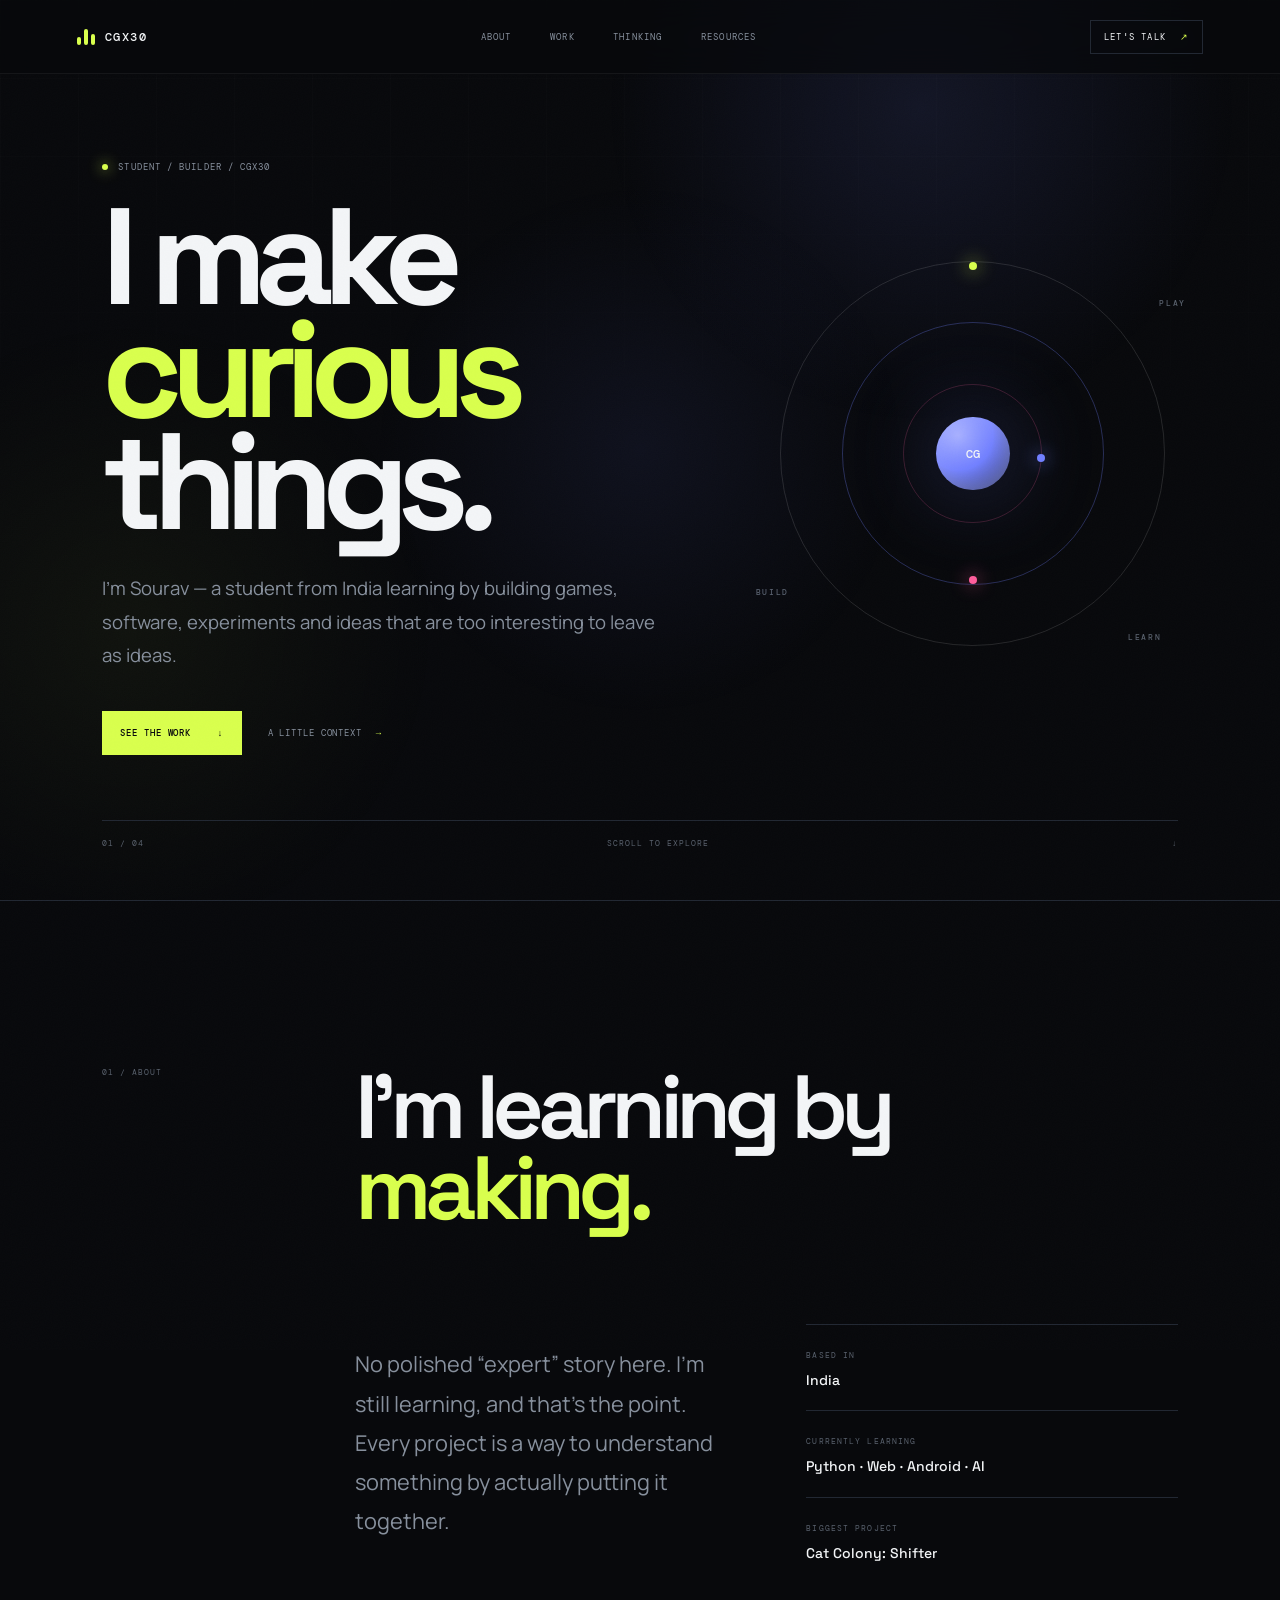
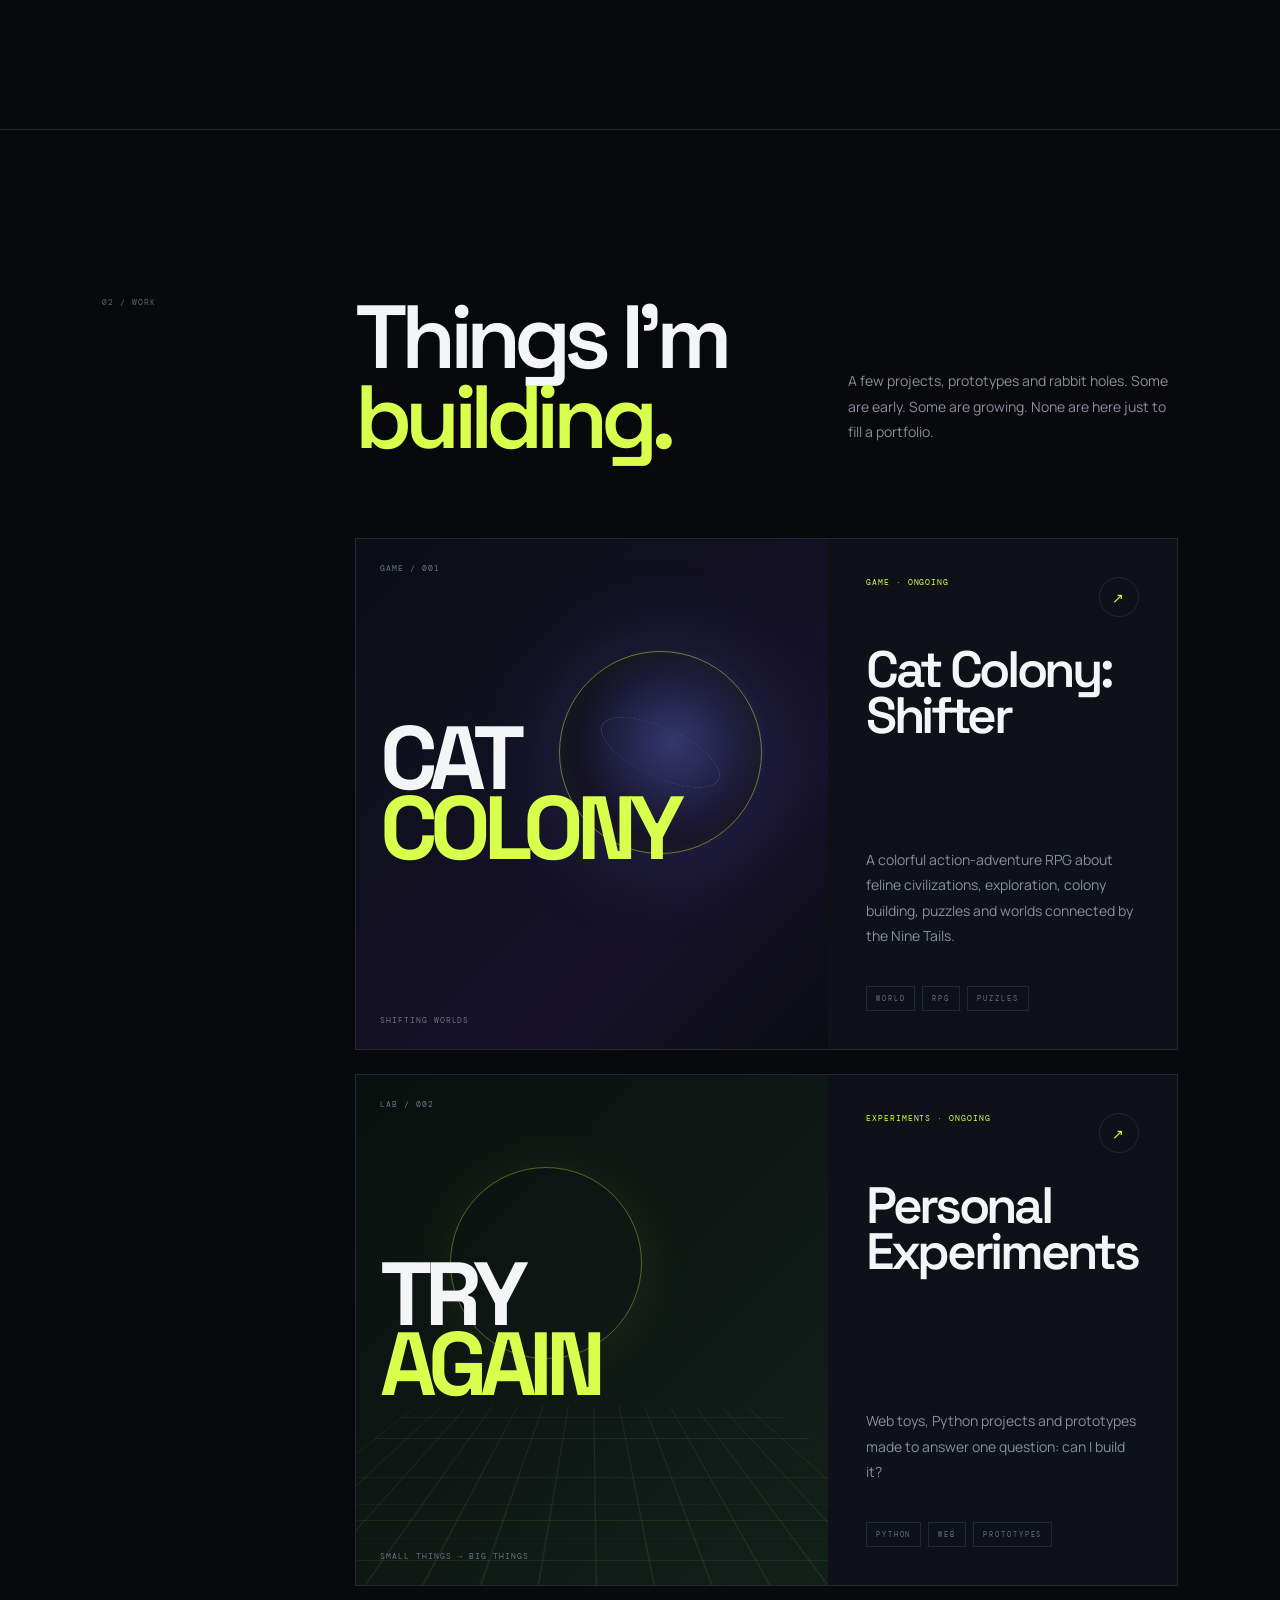
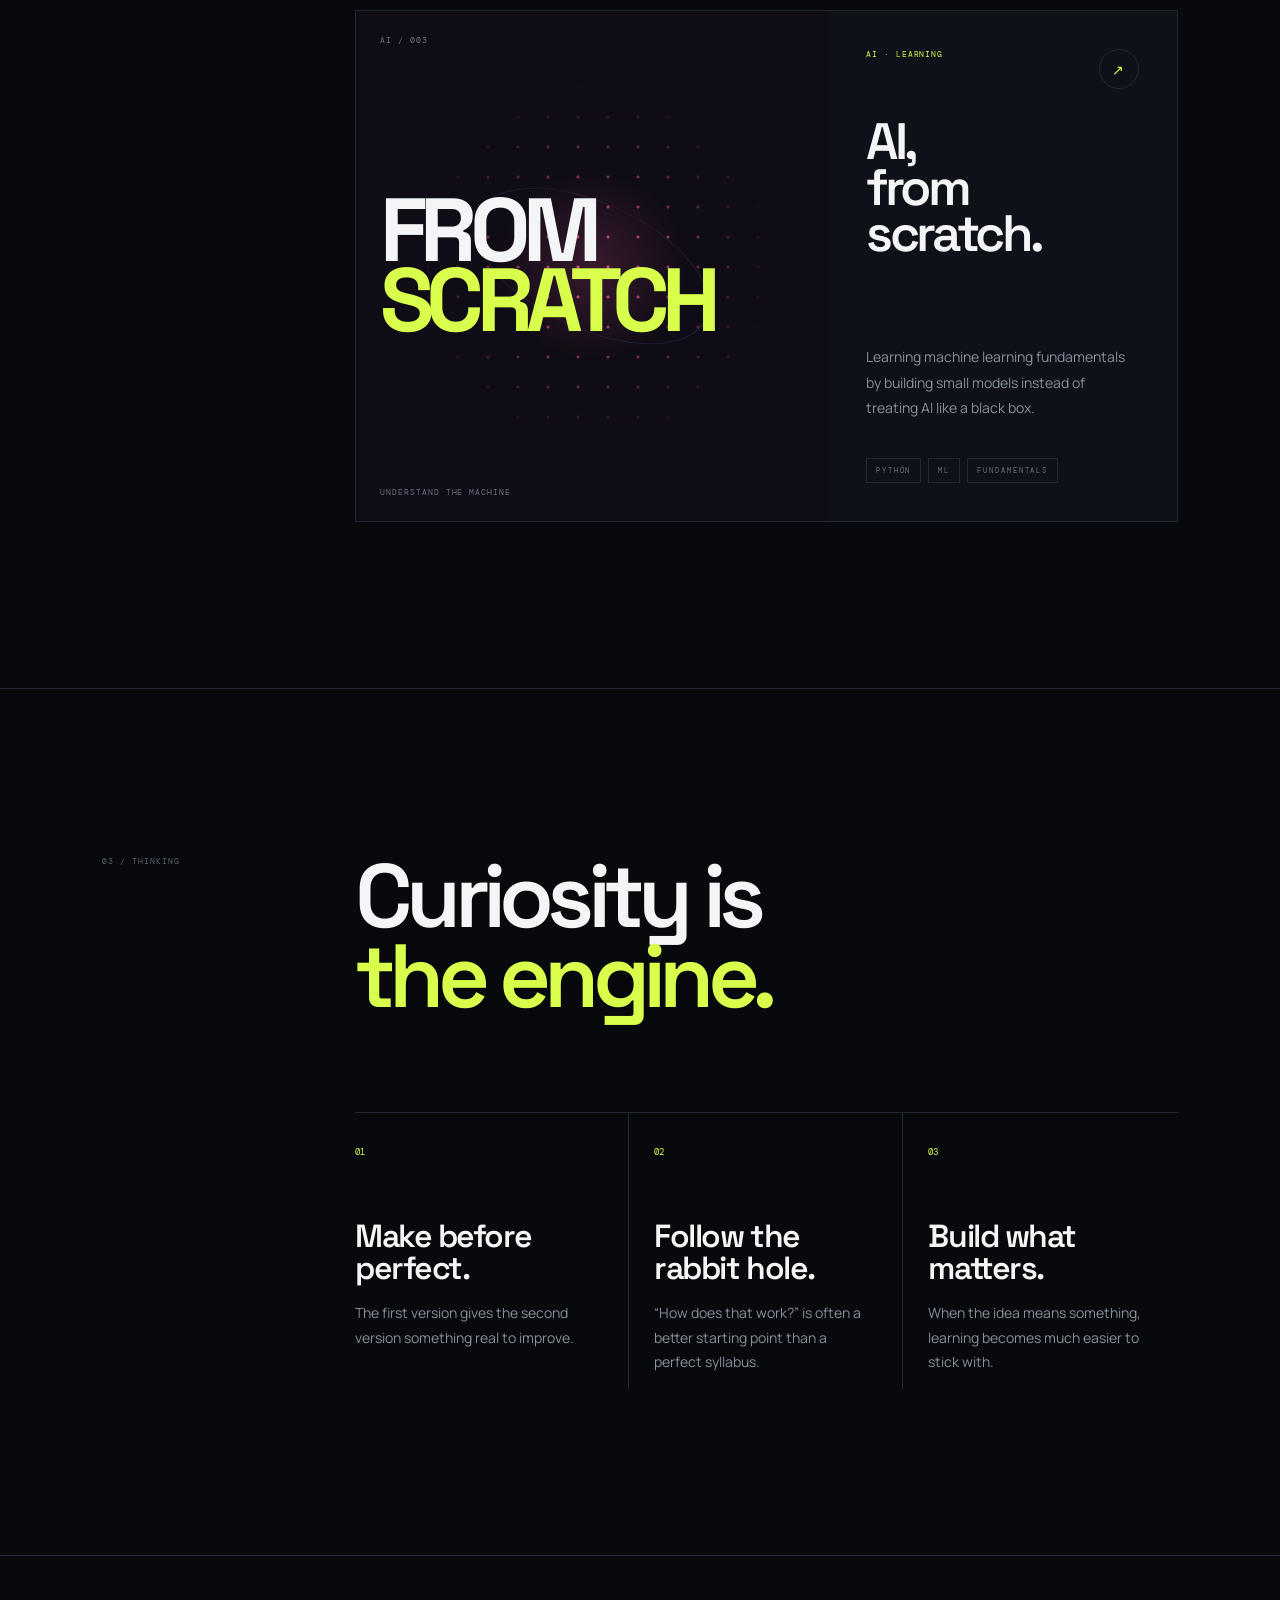
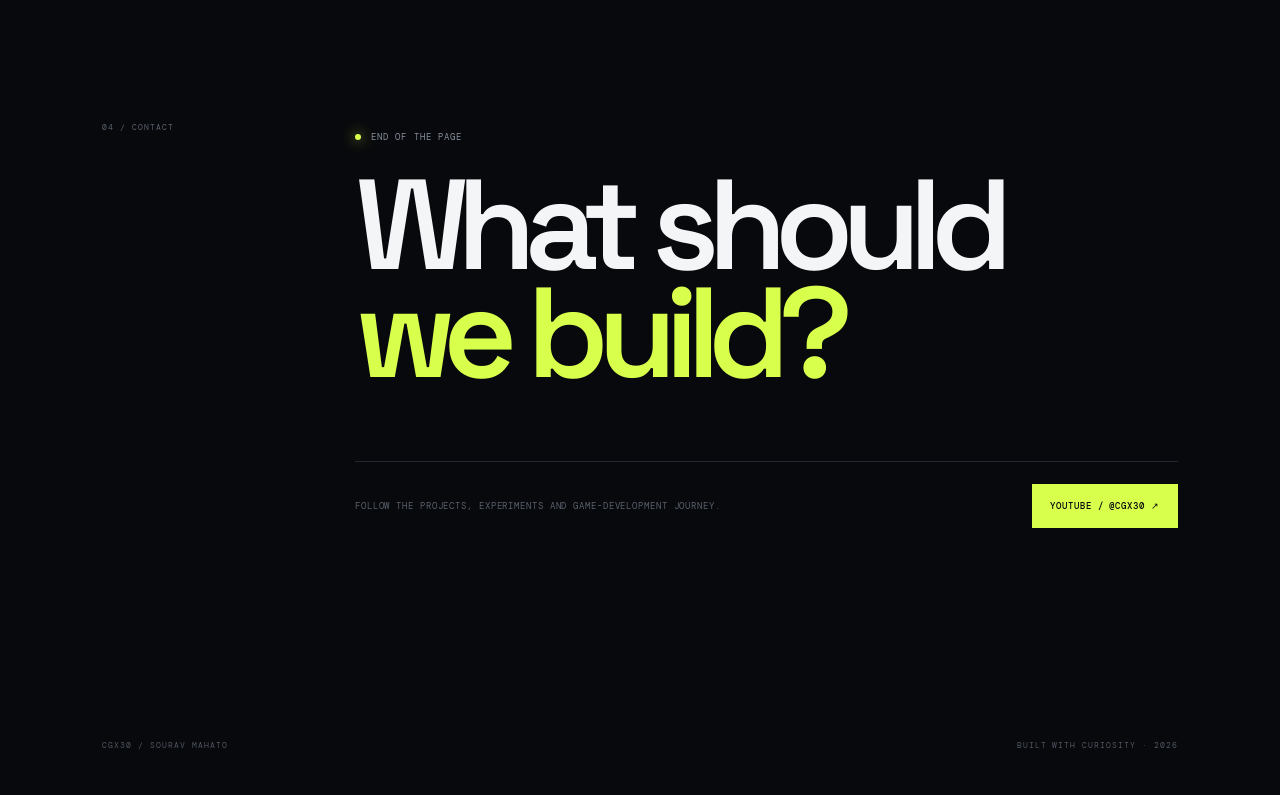
==== commit 5d14a255: "Revert latest portfolio redesign" ====
--- a/index.html
+++ b/index.html
@@ -1 +1,150 @@
-<!doctype html><html lang="en"><head><meta charset="utf-8"><meta name="viewport" content="width=device-width,initial-scale=1,viewport-fit=cover"><meta name="theme-color" content="#0b0910"><meta name="description" content="Sourav Mahato — creative developer, student and builder."><link rel="canonical" href="https://souravmahato2011371.github.io/My_Portfolio/"><link rel="manifest" href="site.webmanifest"><title>Sourav Mahato — Creative Developer</title><link rel="preconnect" href="https://fonts.googleapis.com"><link rel="preconnect" href="https://fonts.gstatic.com" crossorigin><link href="https://fonts.googleapis.com/css2?family=DM+Mono:wght@400;500&family=DM+Sans:wght@400;500;600;700&family=Playfair+Display:ital,wght@0,600;1,600;1,700&display=swap" rel="stylesheet"><link rel="stylesheet" href="styles.css"></head><body><div class="noise"></div><div class="progress"><span></span></div><header class="site-nav"><a class="brand" href="#top"><span class="brand-mark">S</span><span>CGX30</span></a><nav><a href="#about">About</a><a href="#work">Work</a><a href="#learning">Learning</a><a href="resources.html">Resources</a></nav><a class="nav-link" href="#contact">Let’s talk <span>↗</span></a></header><main id="top"><section class="hero"><div class="hero-copy reveal"><p class="eyebrow"><span></span> CREATIVE DEVELOPER / STUDENT / CGX30</p><h1>I build<br><em>curious</em><br>things.</h1><p class="hero-lede">I’m Sourav — learning through code, games, experiments and ideas that deserve to become real.</p><div class="hero-actions"><a class="button primary" href="#work">Explore the work <span>↓</span></a><a class="text-link" href="#about">Read the story <span>→</span></a></div></div><div class="hero-editorial" aria-hidden="true"><div class="orbit orbit-one"></div><div class="orbit orbit-two"></div><div class="editorial-card"><span>01</span><strong>MAKE</strong><small>then learn why it works.</small></div><div class="side-note">INDIA<br>2026</div></div><div class="hero-meta"><span>01 — INTRO</span><span>SCROLL TO EXPLORE</span><span>⌄</span></div></section><section id="about" class="section"><aside class="section-label">01 / ABOUT</aside><div class="section-content"><div class="split-heading reveal"><h2>I’m learning<br>by <em>making.</em></h2><p>Not an “expert” story. A work-in-progress story.</p></div><div class="story-grid"><p class="story lead reveal">Every project is a way to understand something by actually putting it together. I like the space where technology, creativity and curiosity overlap.</p><div class="facts reveal"><div><span>BASED IN</span><strong>India</strong></div><div><span>LEARNING</span><strong>Python · Web · Android · AI</strong></div><div><span>BIGGEST IDEA</span><strong>Cat Colony: Shifter</strong></div></div></div></div></section><section id="work" class="section work"><aside class="section-label">02 / SELECTED WORK</aside><div class="section-content"><div class="section-intro reveal"><h2>Things I’m<br><em>building.</em></h2><p>Projects, prototypes and rabbit holes — kept here because they taught me something.</p></div><div class="project-list"><article class="project featured reveal"><div class="project-visual visual-cat"><span>GAME / 001</span><div class="visual-orbit"></div><b>CAT<br><em>COLONY</em></b><small>SHIFTING WORLDS</small></div><div class="project-info"><p class="project-tag">GAME · ONGOING</p><h3>Cat Colony:<br>Shifter</h3><p>A colorful action-adventure RPG about feline civilizations, exploration, colony building, puzzles and worlds connected by the Nine Tails.</p><div class="tags"><i>WORLD</i><i>RPG</i><i>PUZZLES</i></div></div></article><article class="project reveal"><div class="project-visual visual-lab"><span>LAB / 002</span><div class="lab-lines"></div><b>TRY<br><em>AGAIN</em></b><small>SMALL THINGS → BIG THINGS</small></div><div class="project-info"><p class="project-tag">EXPERIMENTS · ONGOING</p><h3>Personal<br>Experiments</h3><p>Web toys, Python projects and prototypes made to answer one question: can I build it?</p><div class="tags"><i>PYTHON</i><i>WEB</i><i>PROTOTYPES</i></div></div></article><article class="project reveal"><div class="project-visual visual-ai"><span>AI / 003</span><div class="ai-dots"></div><b>FROM<br><em>SCRATCH</em></b><small>UNDERSTAND THE MACHINE</small></div><div class="project-info"><p class="project-tag">AI · LEARNING</p><h3>AI,<br>from scratch.</h3><p>Learning machine learning fundamentals by building small models instead of treating AI like a black box.</p><div class="tags"><i>PYTHON</i><i>ML</i><i>FUNDAMENTALS</i></div></div></article></div></div></section><section id="learning" class="section"><aside class="section-label">03 / LEARNING</aside><div class="section-content"><div class="section-intro reveal"><h2>Curiosity is<br>the <em>engine.</em></h2><p>The principles behind the way I learn and build.</p></div><div class="principles"><article class="reveal"><span>01</span><h3>Make before perfect.</h3><p>The first version gives the second version something real to improve.</p></article><article class="reveal"><span>02</span><h3>Follow the rabbit hole.</h3><p>“How does that work?” is often a better starting point than a perfect syllabus.</p></article><article class="reveal"><span>03</span><h3>Build what matters.</h3><p>When the idea means something, learning becomes much easier to stick with.</p></article></div><a class="resource-banner reveal" href="resources.html"><span>CREATOR RESOURCES</span><strong>Videos, prompts, code & commands <b>↗</b></strong></a></div></section><section id="contact" class="section contact"><aside class="section-label">04 / CONTACT</aside><div class="section-content"><p class="eyebrow reveal"><span></span> END OF THE PAGE</p><h2 class="contact-title reveal">What should<br><em>we build?</em></h2><div class="contact-row reveal"><p>Follow the projects, experiments and game-development journey.</p><a class="button primary" href="https://youtube.com/@cgx30" target="_blank" rel="noopener noreferrer">YouTube / @cgx30 ↗</a></div></div></section></main><footer><span>CGX30 / SOURAV MAHATO</span><span>BUILT WITH CURIOSITY · 2026</span></footer><script src="script.js"></script></body></html>+<!doctype html>
+<html lang="en">
+<head>
+<meta charset="utf-8">
+<meta name="viewport" content="width=device-width,initial-scale=1,viewport-fit=cover">
+<title>Sourav Mahato — CGX30</title>
+<meta name="description" content="Sourav Mahato — CGX30. Student, game creator and curious builder from India.">
+<meta name="theme-color" content="#08090c">
+<link rel="canonical" href="https://souravmahato2011371.github.io/My_Portfolio/">
+<link rel="preconnect" href="https://fonts.googleapis.com">
+<link rel="preconnect" href="https://fonts.gstatic.com" crossorigin>
+<link href="https://fonts.googleapis.com/css2?family=DM+Mono:wght@400;500&family=Manrope:wght@400;600;700;800&family=Space+Grotesk:wght@500;600;700&display=swap" rel="stylesheet">
+<link rel="stylesheet" href="styles.css">
+</head>
+<body>
+<div class="grain" aria-hidden="true"></div>
+<div class="cursor-glow" aria-hidden="true"></div>
+<div class="scroll-line" aria-hidden="true"><span></span></div>
+
+<header class="nav">
+  <a class="logo" href="#top" aria-label="CGX30 home"><span class="logo-bars"><i></i><i></i><i></i></span>CGX30</a>
+  <nav>
+    <a href="#about">About</a>
+    <a href="#work">Work</a>
+    <a href="#thinking">Thinking</a>
+    <a href="resources.html">Resources</a>
+  </nav>
+  <a class="nav-cta" href="#contact">Let's talk <span>↗</span></a>
+</header>
+
+<main id="top">
+<section class="hero">
+  <div class="hero-bg" aria-hidden="true"></div>
+  <div class="hero-copy">
+    <p class="kicker"><span></span> STUDENT / BUILDER / CGX30</p>
+    <h1>I make<br><em>curious</em><br>things.</h1>
+    <p class="hero-text">I’m Sourav — a student from India learning by building games, software, experiments and ideas that are too interesting to leave as ideas.</p>
+    <div class="actions">
+      <a class="button button-fill" href="#work">See the work <span>↓</span></a>
+      <a class="underlink" href="#about">A little context <span>→</span></a>
+    </div>
+  </div>
+  <div class="hero-art" aria-hidden="true">
+    <div class="art-ring ring-a"><i></i></div>
+    <div class="art-ring ring-b"><i></i></div>
+    <div class="art-ring ring-c"><i></i></div>
+    <div class="art-core"><span>CG</span></div>
+    <b class="art-word word-a">PLAY</b><b class="art-word word-b">BUILD</b><b class="art-word word-c">LEARN</b>
+  </div>
+  <div class="hero-footer"><span>01 / 04</span><span>SCROLL TO EXPLORE</span><span>↓</span></div>
+</section>
+
+<section id="about" class="section">
+  <div class="section-index">01 / ABOUT</div>
+  <div class="section-main">
+    <div class="section-heading reveal">I’m learning by<br><em>making.</em></div>
+    <div class="about-grid">
+      <p class="large-copy reveal">No polished “expert” story here. I’m still learning, and that’s the point. Every project is a way to understand something by actually putting it together.</p>
+      <div class="facts reveal">
+        <div><small>BASED IN</small><strong>India</strong></div>
+        <div><small>CURRENTLY LEARNING</small><strong>Python · Web · Android · AI</strong></div>
+        <div><small>BIGGEST PROJECT</small><strong>Cat Colony: Shifter</strong></div>
+      </div>
+    </div>
+  </div>
+</section>
+
+<section id="work" class="section work">
+  <div class="section-index">02 / WORK</div>
+  <div class="section-main">
+    <div class="work-heading">
+      <div class="section-heading reveal">Things I’m<br><em>building.</em></div>
+      <p class="muted reveal">A few projects, prototypes and rabbit holes. Some are early. Some are growing. None are here just to fill a portfolio.</p>
+    </div>
+    <div class="projects">
+      <a class="project project-feature reveal" href="#cat-colony" id="cat-colony">
+        <div class="project-art cat-art">
+          <span class="art-id">GAME / 001</span>
+          <div class="planet"></div>
+          <div class="project-word">CAT<br><em>COLONY</em></div>
+          <span class="art-note">SHIFTING WORLDS</span>
+        </div>
+        <div class="project-copy">
+          <div class="project-top"><span>GAME · ONGOING</span><b>↗</b></div>
+          <h2>Cat Colony:<br>Shifter</h2>
+          <p>A colorful action-adventure RPG about feline civilizations, exploration, colony building, puzzles and worlds connected by the Nine Tails.</p>
+          <div class="chips"><i>WORLD</i><i>RPG</i><i>PUZZLES</i></div>
+        </div>
+      </a>
+      <a class="project reveal" href="#experiments" id="experiments">
+        <div class="project-art lab-art">
+          <span class="art-id">LAB / 002</span>
+          <div class="lab-grid"></div>
+          <div class="project-word">TRY<br><em>AGAIN</em></div>
+          <span class="art-note">SMALL THINGS → BIG THINGS</span>
+        </div>
+        <div class="project-copy">
+          <div class="project-top"><span>EXPERIMENTS · ONGOING</span><b>↗</b></div>
+          <h2>Personal<br>Experiments</h2>
+          <p>Web toys, Python projects and prototypes made to answer one question: can I build it?</p>
+          <div class="chips"><i>PYTHON</i><i>WEB</i><i>PROTOTYPES</i></div>
+        </div>
+      </a>
+      <a class="project reveal" href="#ai" id="ai">
+        <div class="project-art ai-art">
+          <span class="art-id">AI / 003</span>
+          <div class="nodes"></div>
+          <div class="project-word">FROM<br><em>SCRATCH</em></div>
+          <span class="art-note">UNDERSTAND THE MACHINE</span>
+        </div>
+        <div class="project-copy">
+          <div class="project-top"><span>AI · LEARNING</span><b>↗</b></div>
+          <h2>AI,<br>from scratch.</h2>
+          <p>Learning machine learning fundamentals by building small models instead of treating AI like a black box.</p>
+          <div class="chips"><i>PYTHON</i><i>ML</i><i>FUNDAMENTALS</i></div>
+        </div>
+      </a>
+    </div>
+  </div>
+</section>
+
+<section id="thinking" class="section thinking">
+  <div class="section-index">03 / THINKING</div>
+  <div class="section-main">
+    <div class="section-heading reveal">Curiosity is<br><em>the engine.</em></div>
+    <div class="principles">
+      <article class="principle reveal"><span>01</span><h3>Make before perfect.</h3><p>The first version gives the second version something real to improve.</p></article>
+      <article class="principle reveal"><span>02</span><h3>Follow the rabbit hole.</h3><p>“How does that work?” is often a better starting point than a perfect syllabus.</p></article>
+      <article class="principle reveal"><span>03</span><h3>Build what matters.</h3><p>When the idea means something, learning becomes much easier to stick with.</p></article>
+    </div>
+  </div>
+</section>
+
+<section id="contact" class="section contact">
+  <div class="section-index">04 / CONTACT</div>
+  <div class="section-main">
+    <p class="kicker reveal"><span></span> END OF THE PAGE</p>
+    <h2 class="contact-heading reveal">What should<br><em>we build?</em></h2>
+    <div class="contact-bottom reveal">
+      <p>Follow the projects, experiments and game-development journey.</p>
+      <a class="button button-fill" href="https://youtube.com/@cgx30" target="_blank" rel="noopener noreferrer">YouTube / @cgx30 ↗</a>
+    </div>
+  </div>
+</section>
+</main>
+
+<footer><span>CGX30 / SOURAV MAHATO</span><span>BUILT WITH CURIOSITY · 2026</span></footer>
+<script src="script.js"></script>
+</body>
+</html>
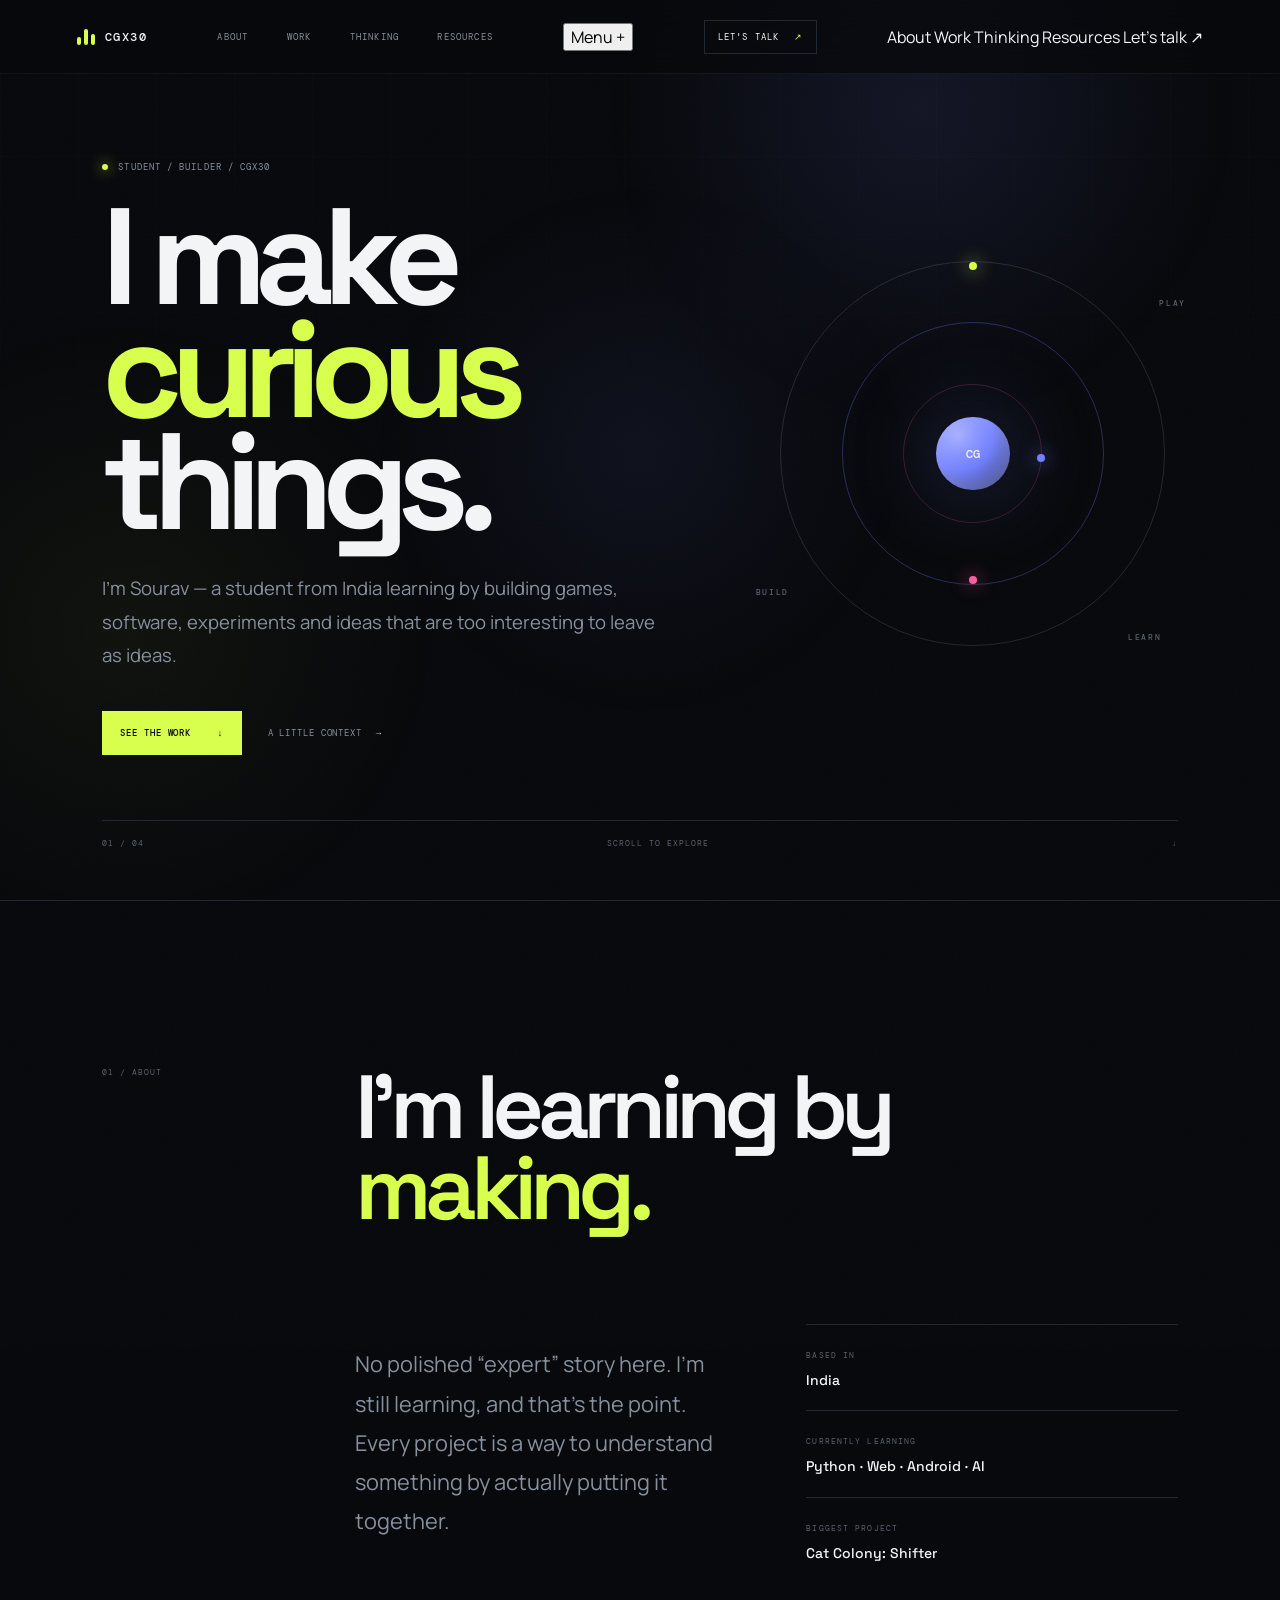
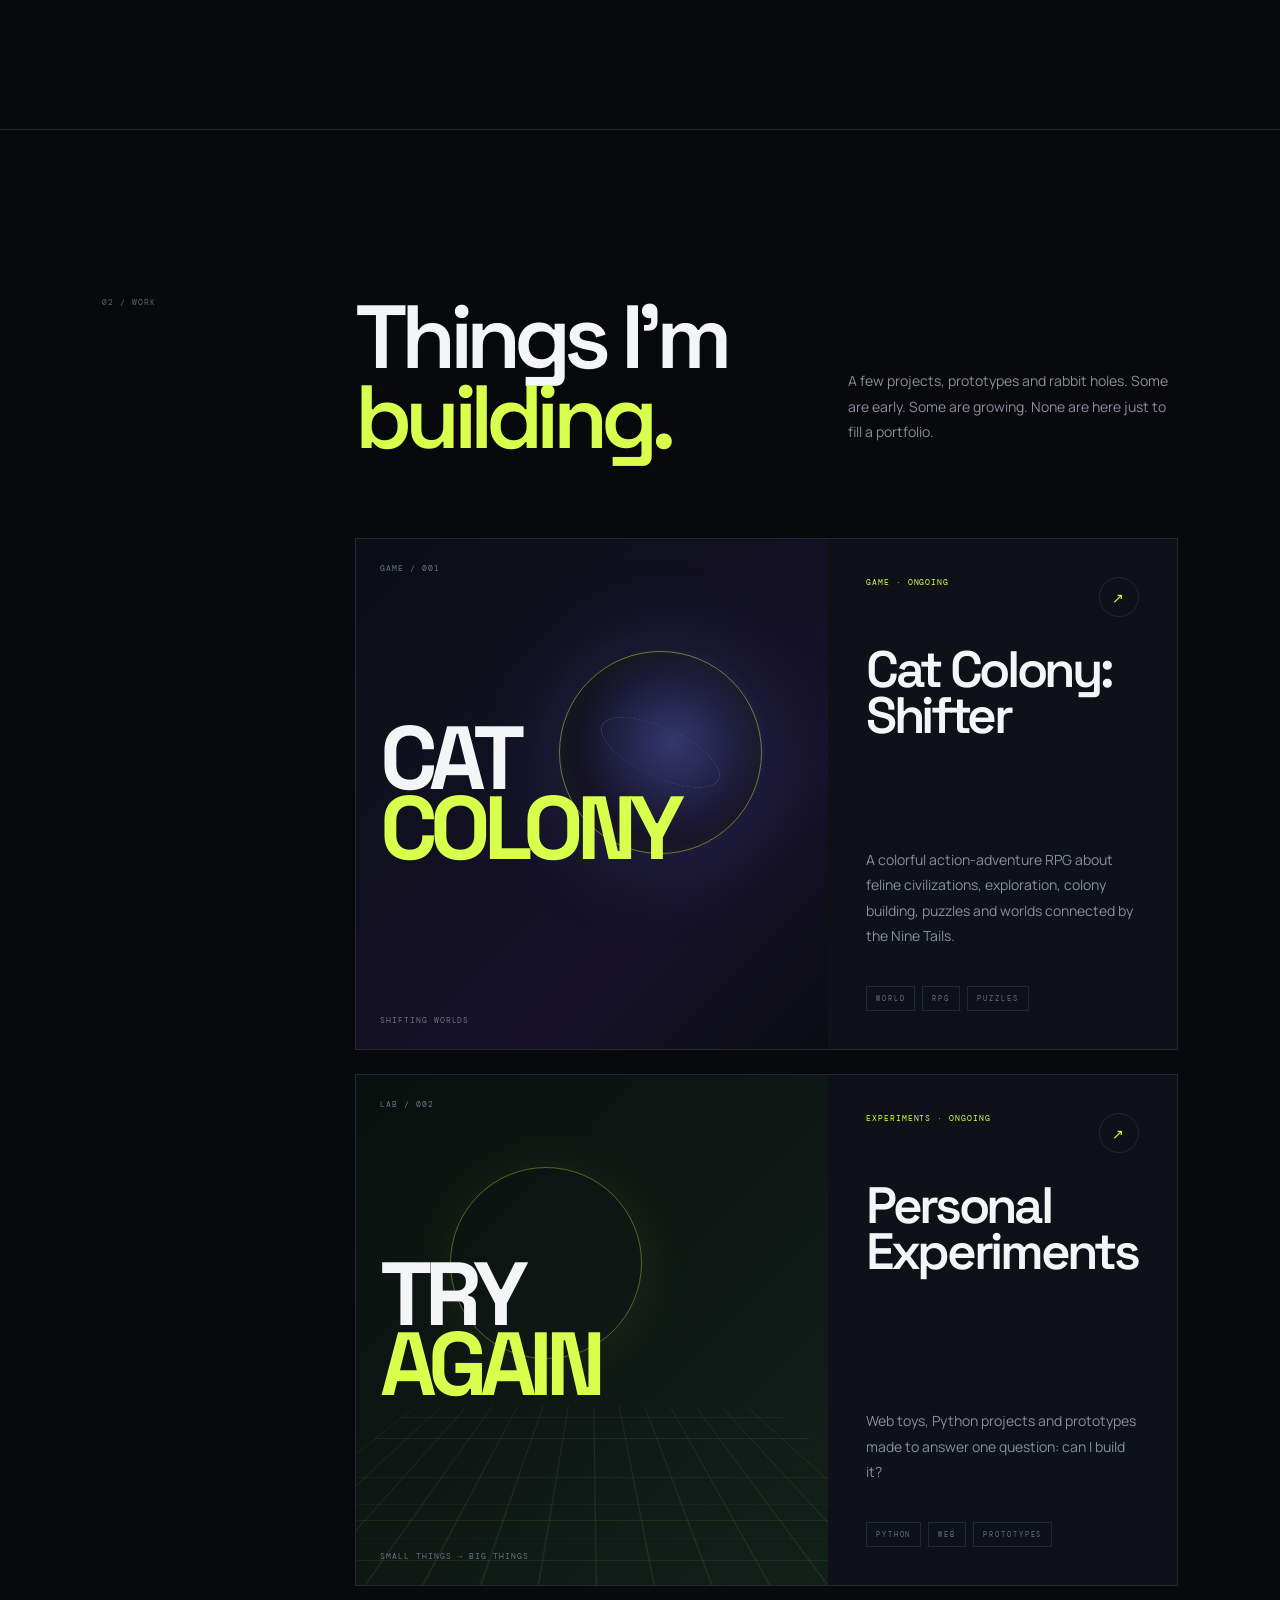
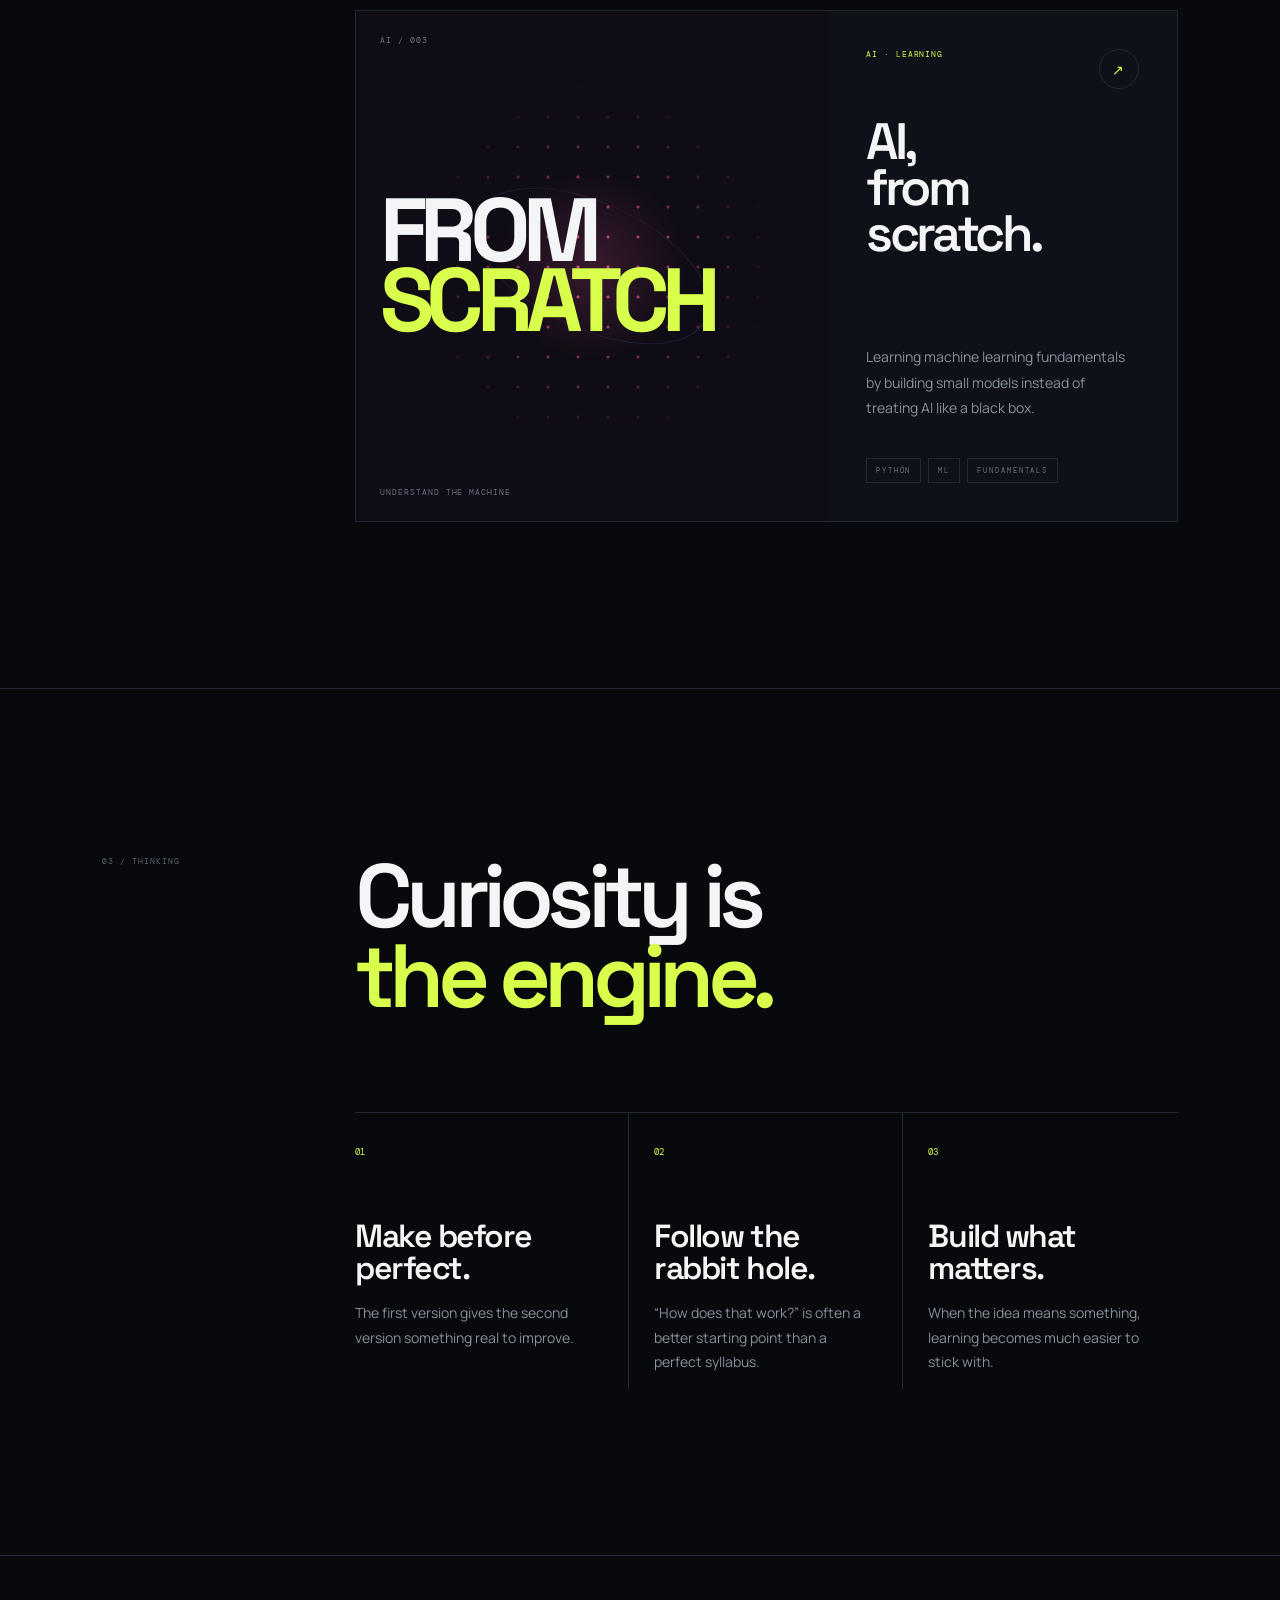
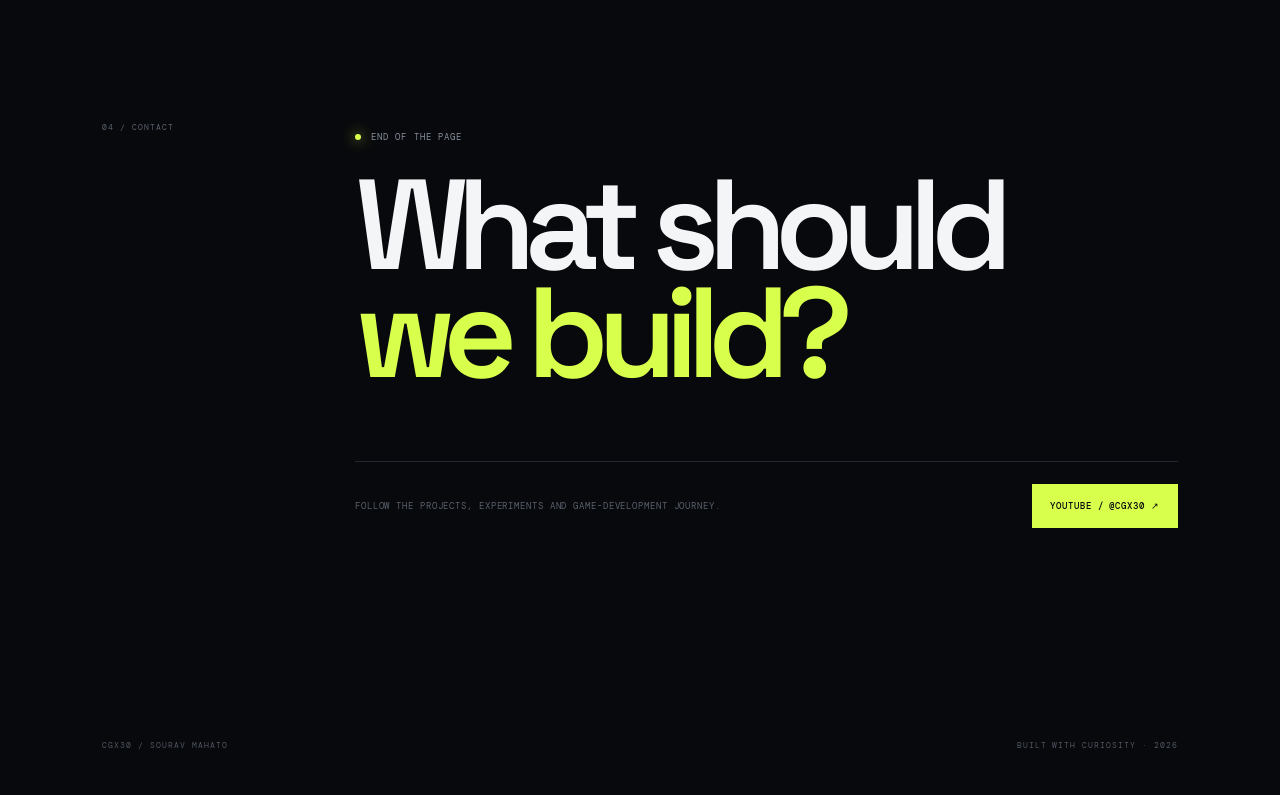
==== commit 7a632bf5: "Fix mobile navigation access" ====
--- a/index.html
+++ b/index.html
@@ -19,13 +19,21 @@
 
 <header class="nav">
   <a class="logo" href="#top" aria-label="CGX30 home"><span class="logo-bars"><i></i><i></i><i></i></span>CGX30</a>
-  <nav>
+  <nav class="desktop-nav">
     <a href="#about">About</a>
     <a href="#work">Work</a>
     <a href="#thinking">Thinking</a>
     <a href="resources.html">Resources</a>
   </nav>
+  <button class="mobile-menu-button" type="button" aria-label="Open navigation" aria-expanded="false" aria-controls="mobile-nav">Menu <span>+</span></button>
   <a class="nav-cta" href="#contact">Let's talk <span>↗</span></a>
+  <div class="mobile-nav" id="mobile-nav" aria-hidden="true">
+    <a href="#about">About</a>
+    <a href="#work">Work</a>
+    <a href="#thinking">Thinking</a>
+    <a href="resources.html">Resources</a>
+    <a href="#contact">Let's talk <span>↗</span></a>
+  </div>
 </header>
 
 <main id="top">
